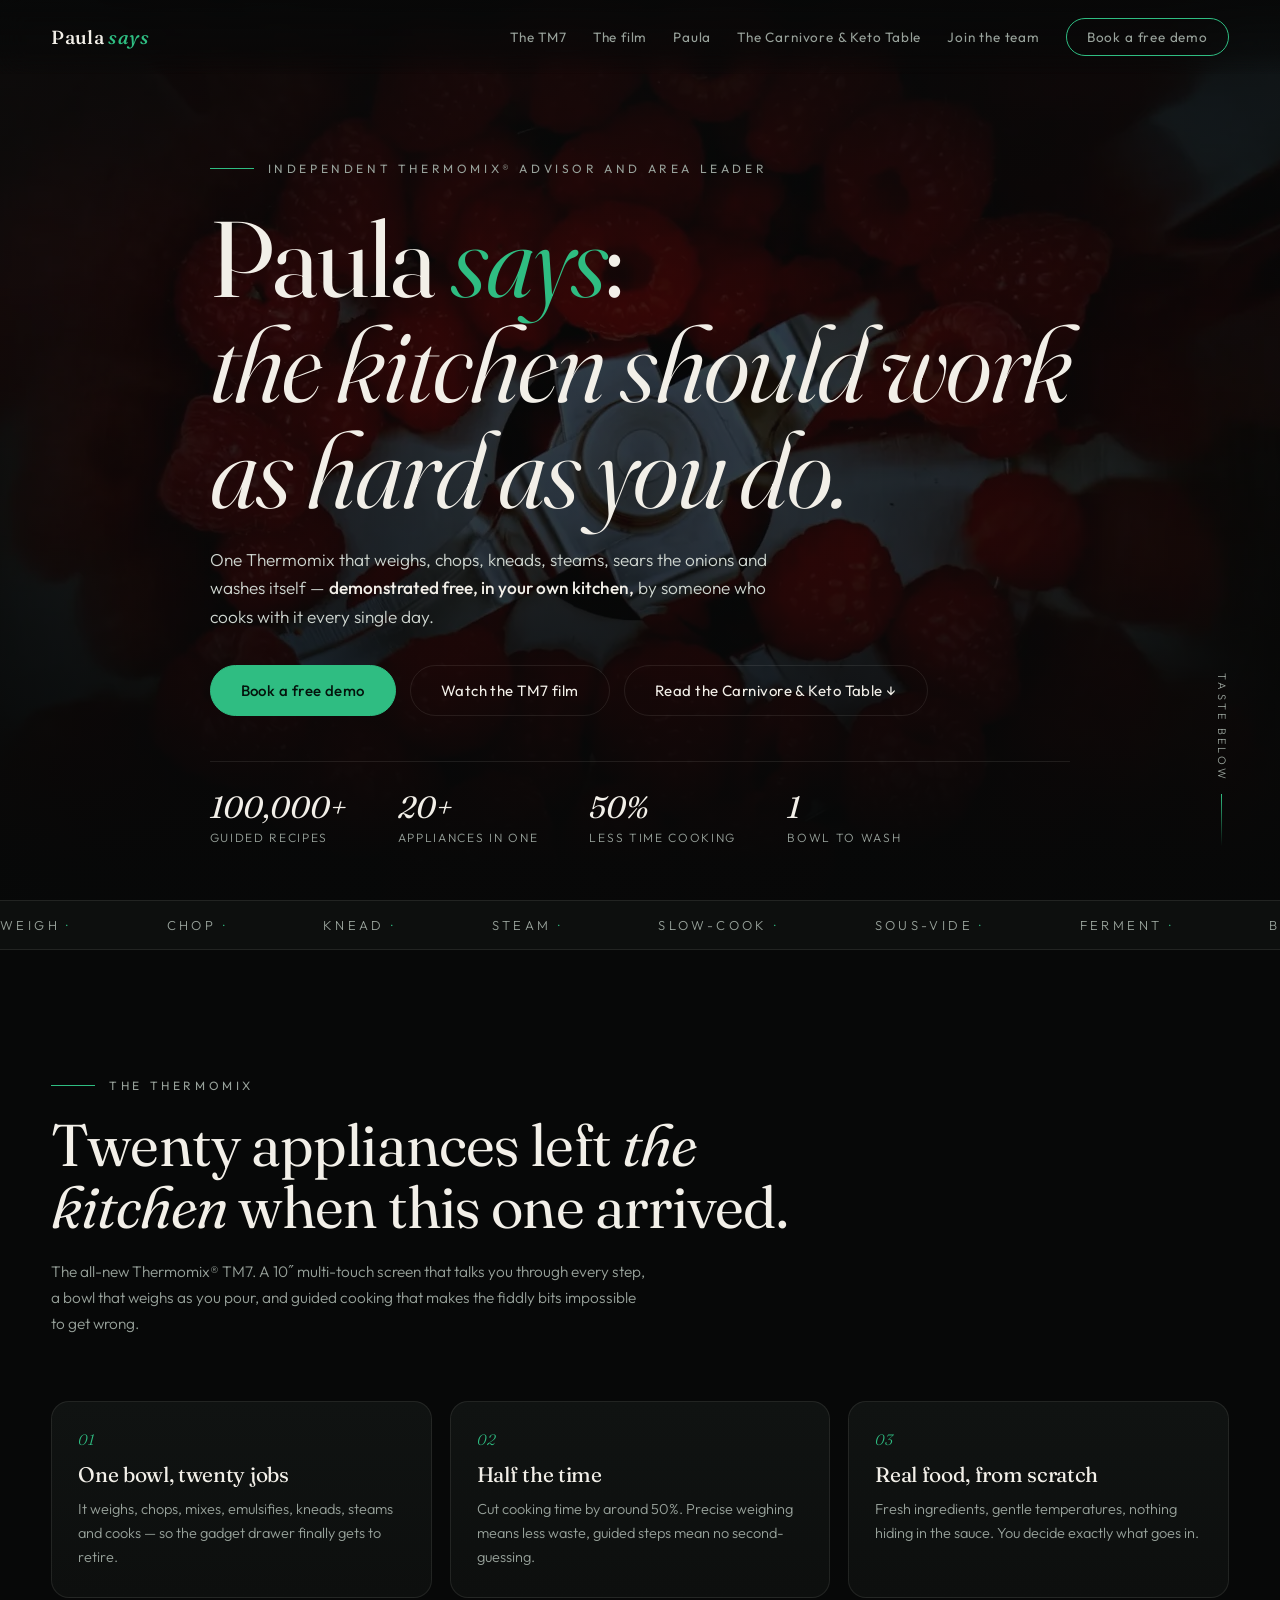
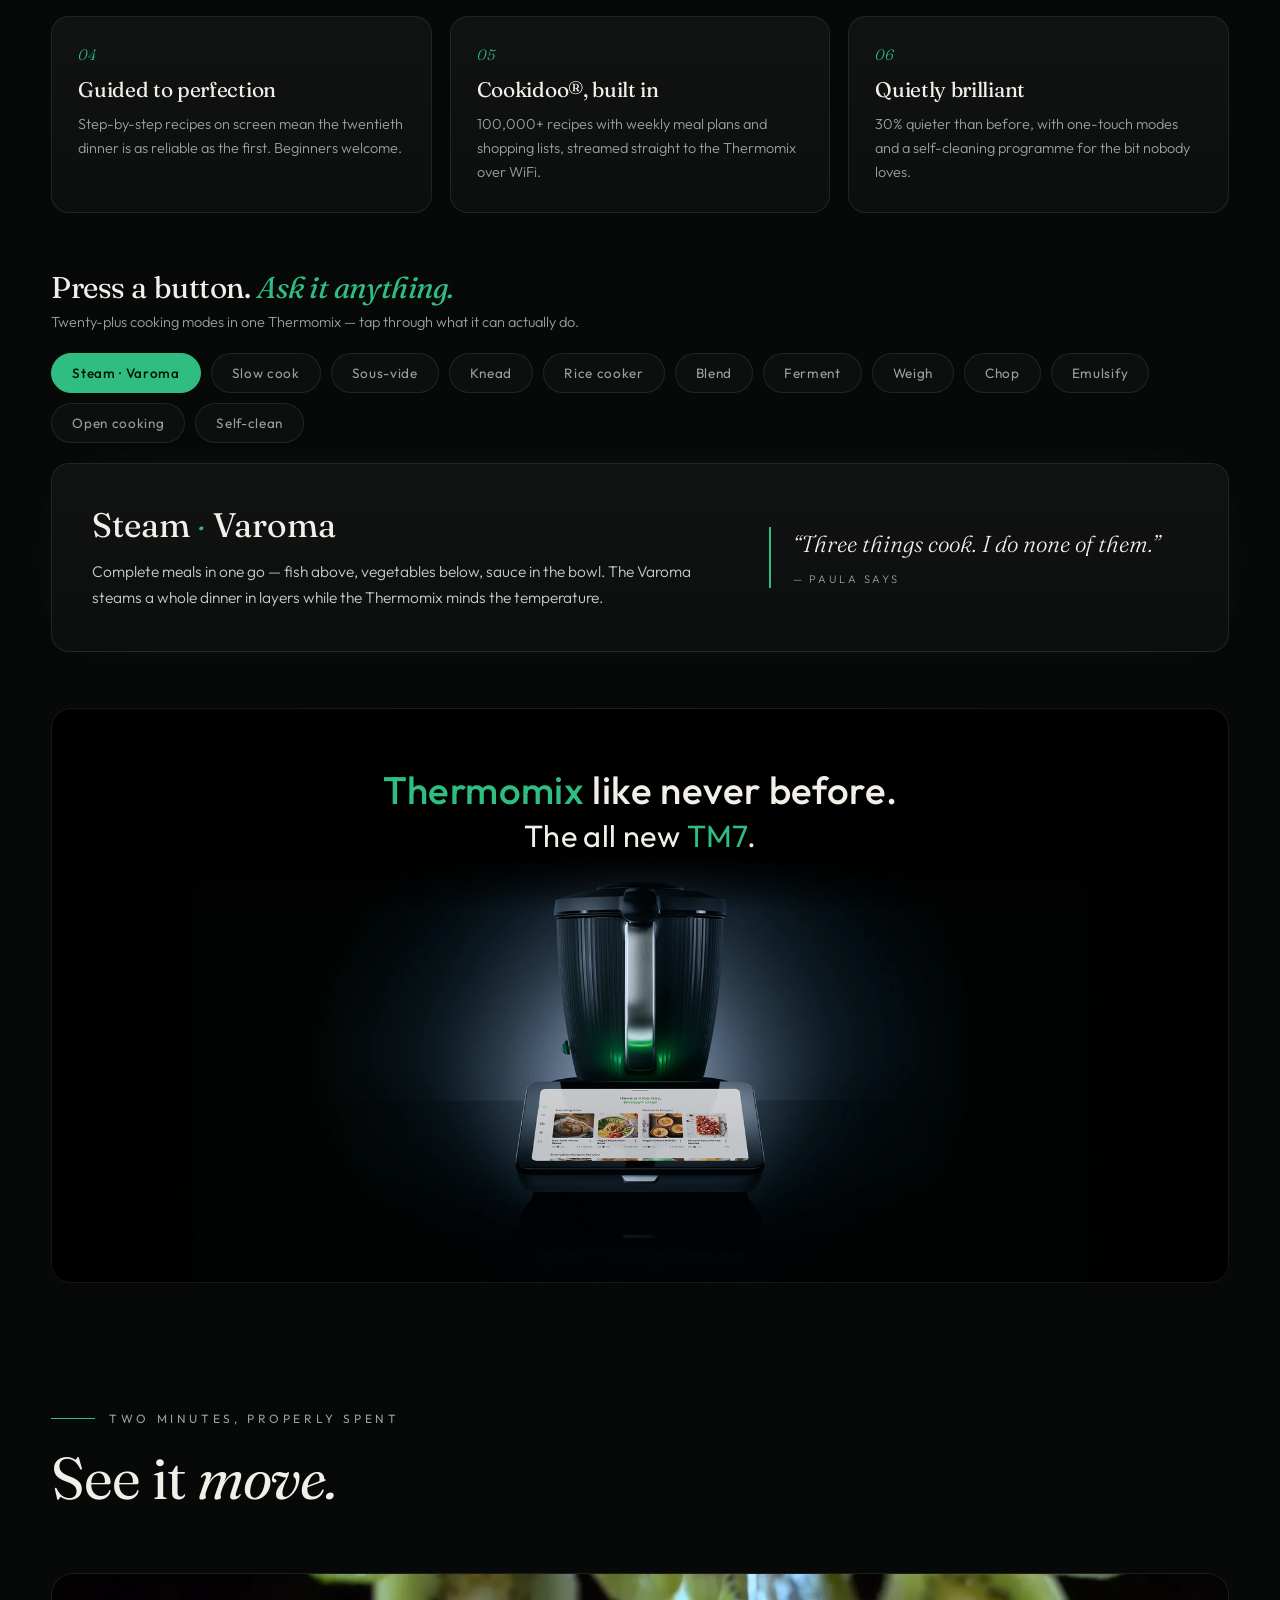
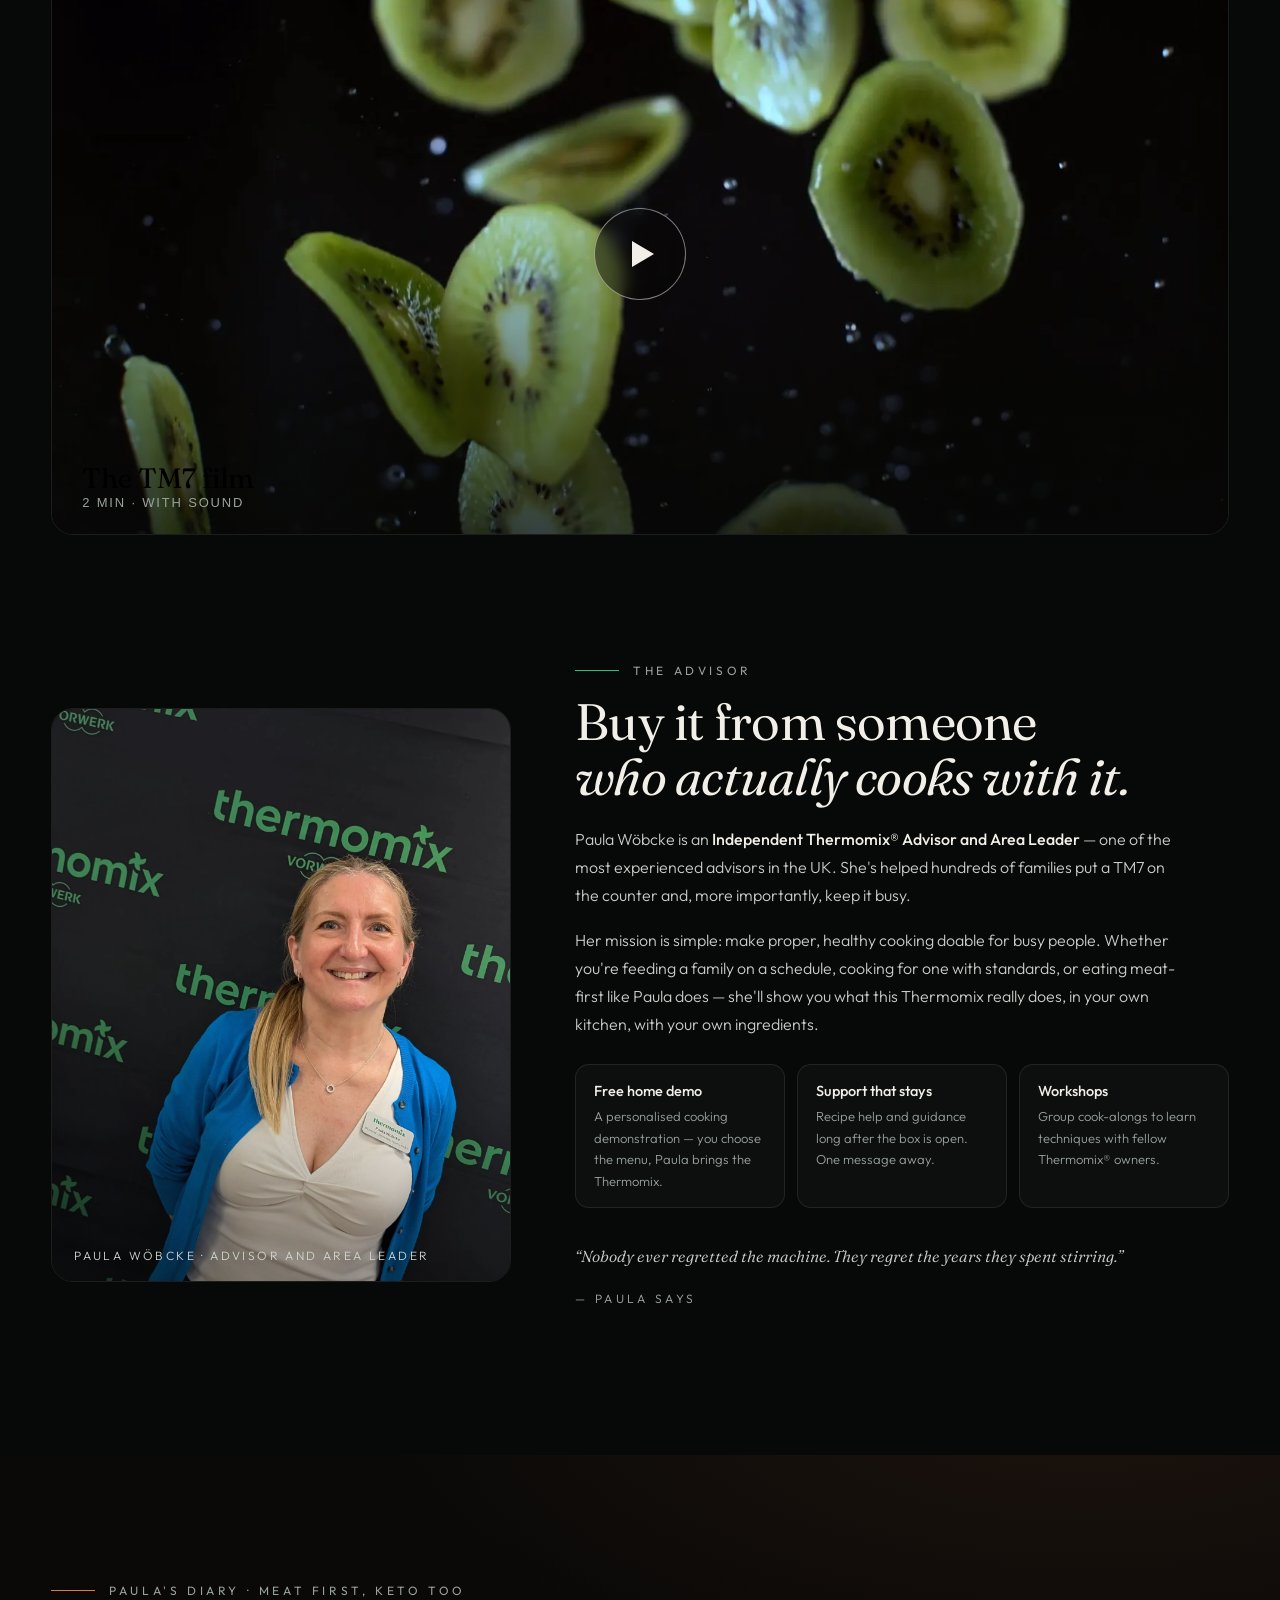
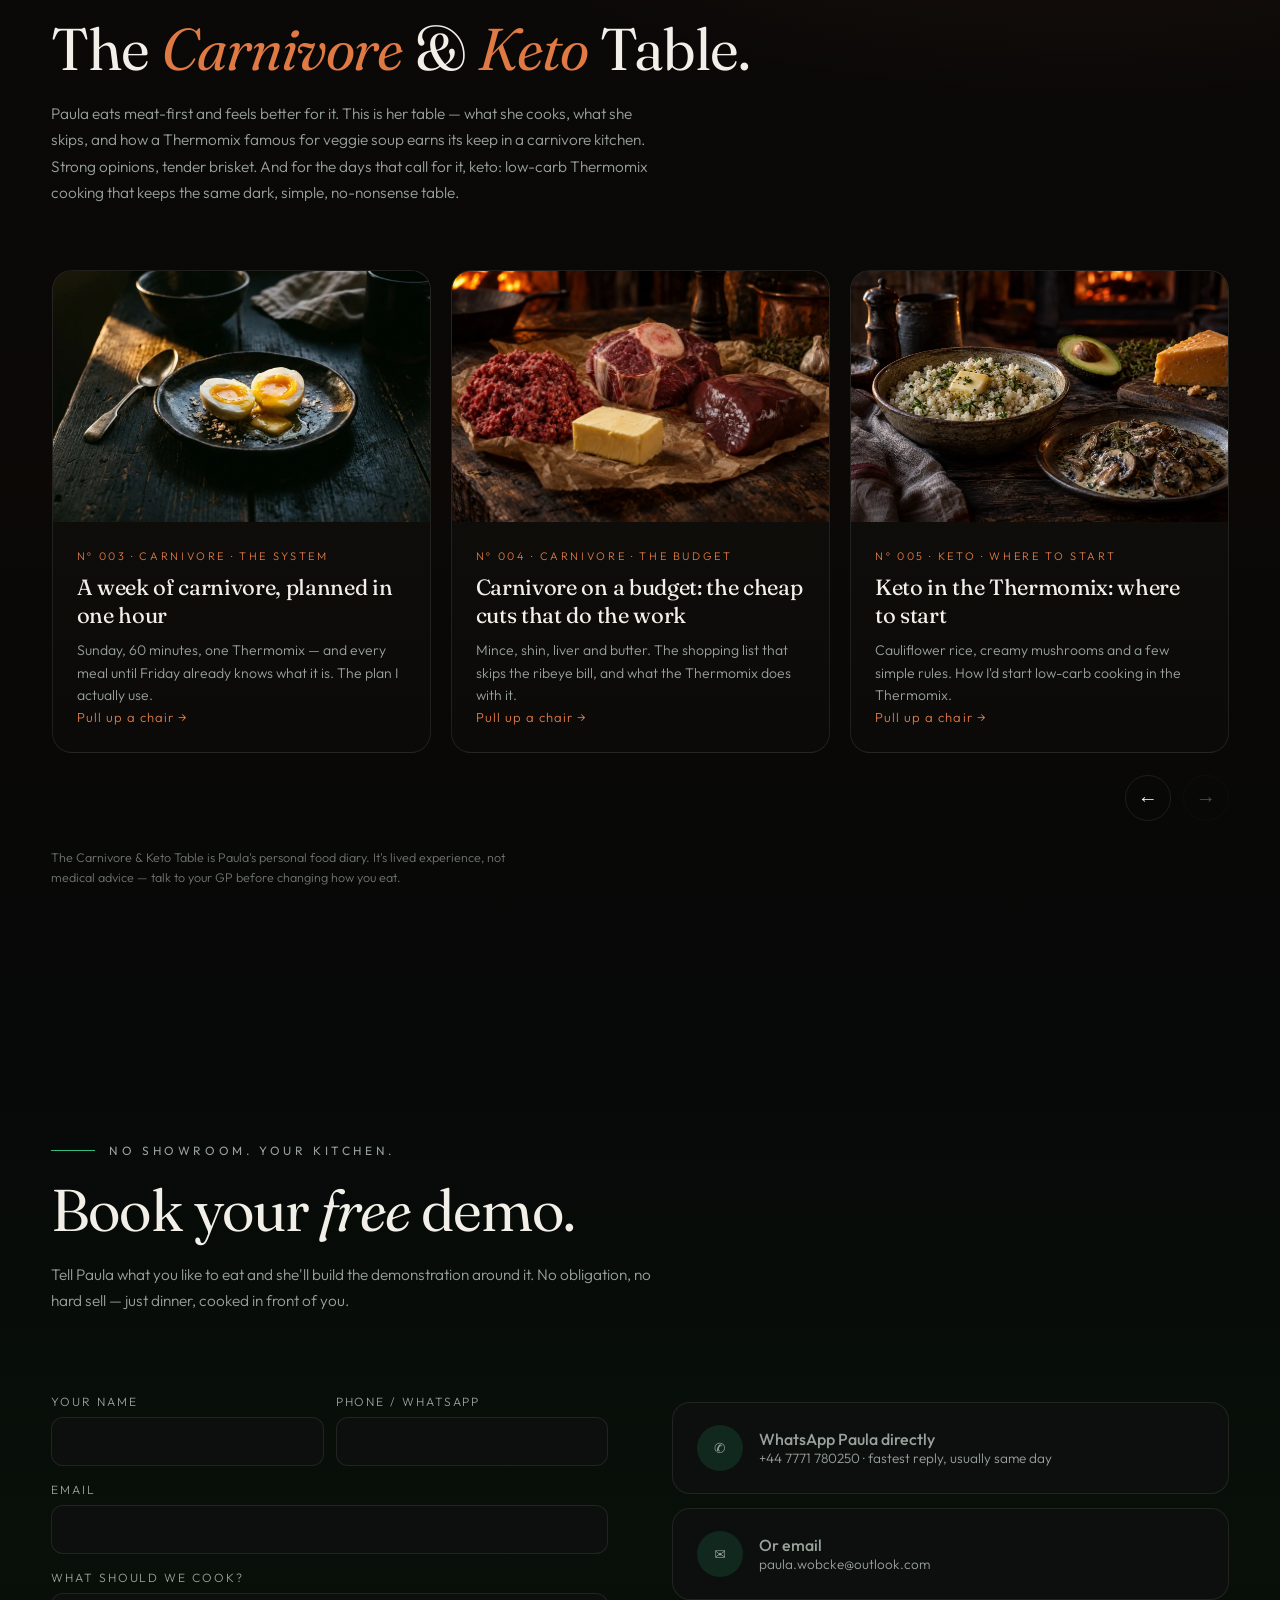
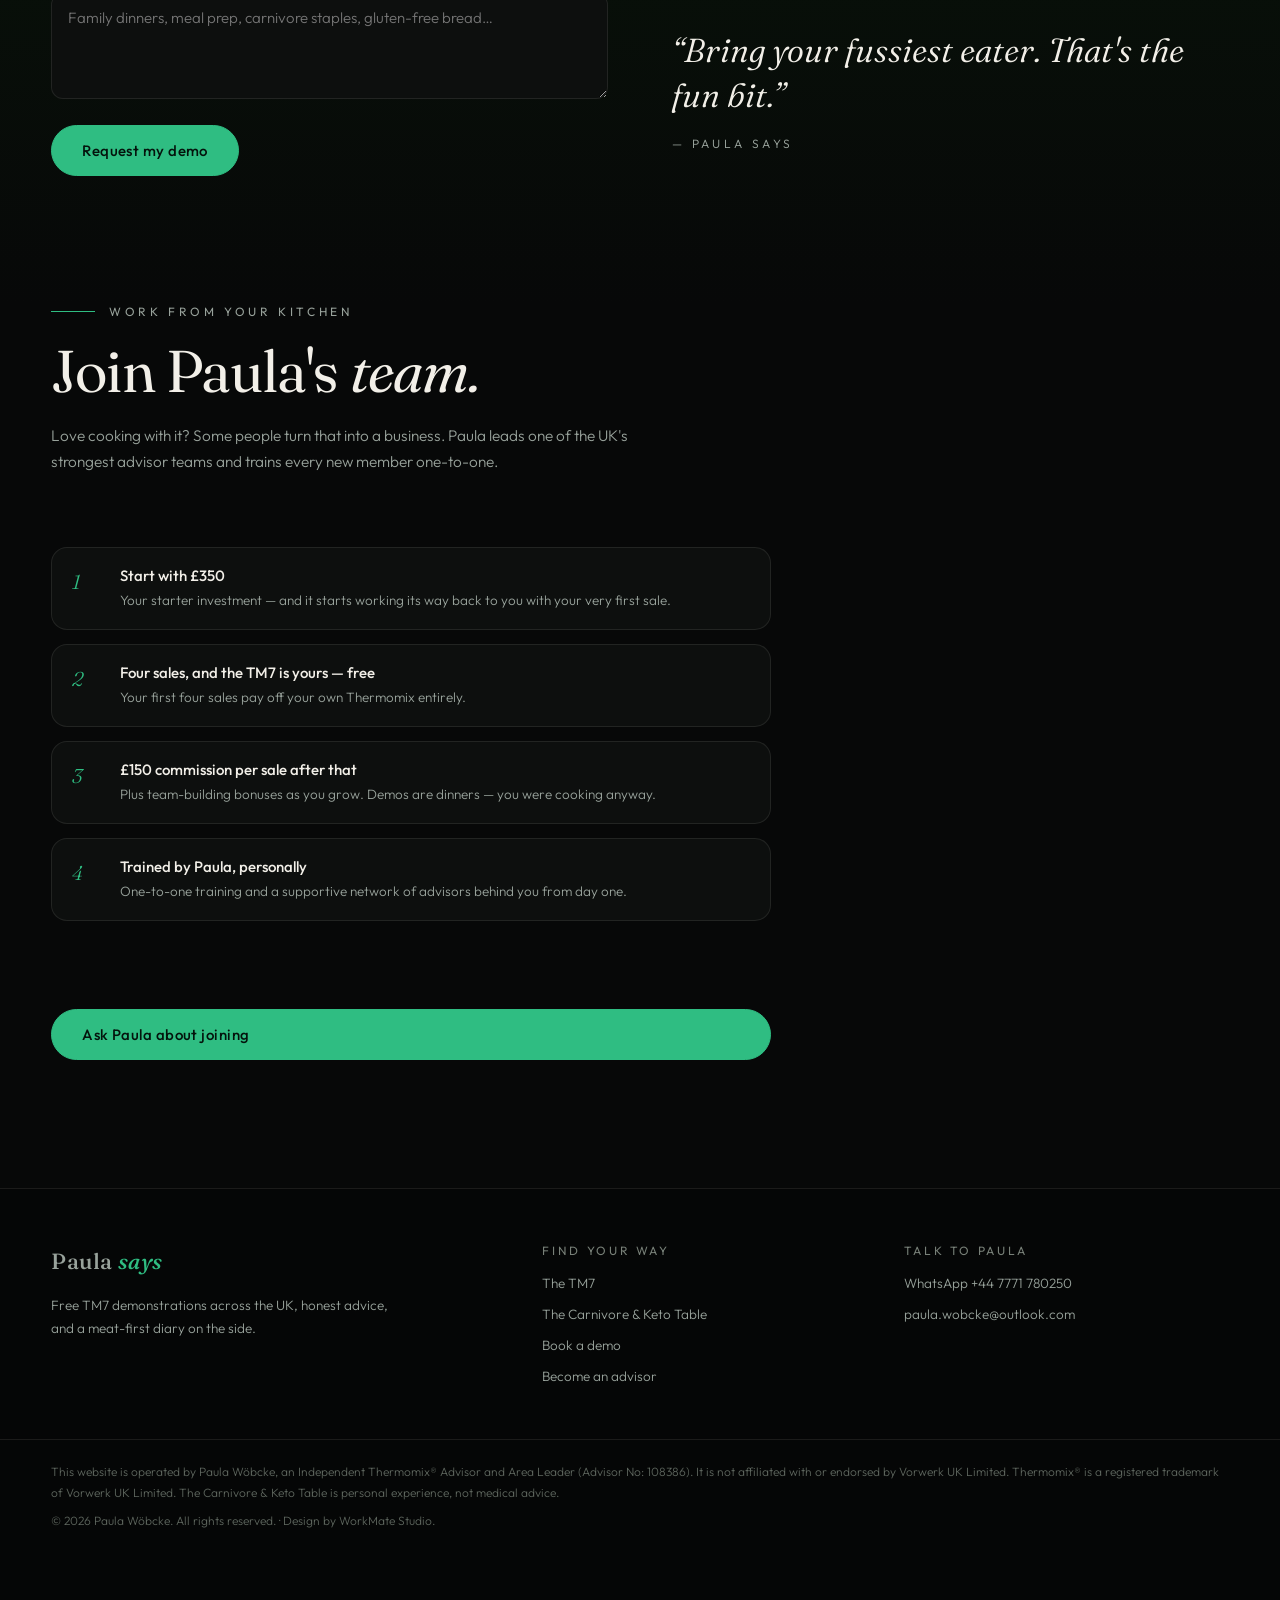
==== site/index.html @ b44e3b4f "Link new favicon" ====
<!DOCTYPE html>
<html lang="en">
<head>
<meta charset="UTF-8">
<meta name="viewport" content="width=device-width, initial-scale=1.0">
<title>Paula Says — Independent Thermomix® Advisor and Area Leader · The Carnivore &amp; Keto Table</title>
<meta name="description" content="Paula Wöbcke, Independent Thermomix® Advisor and Area Leader. Book a free TM7 demo in your own kitchen — and pull up a chair at The Carnivore &amp; Keto Table, Paula's meat-first diary.">
<meta property="og:title" content="Paula Says — the kitchen should work as hard as you do.">
<meta property="og:description" content="Free TM7 demos, honest advice, and a meat-first diary. Paula Wöbcke, Independent Thermomix® Advisor and Area Leader.">
<meta property="og:image" content="assets/tm7-reveal.webp">
<link rel="preconnect" href="https://fonts.googleapis.com">
<link rel="preconnect" href="https://fonts.gstatic.com" crossorigin>
<link href="https://fonts.googleapis.com/css2?family=Fraunces:ital,opsz,wght@0,9..144,300..700;1,9..144,300..700&family=Outfit:wght@300..700&display=swap" rel="stylesheet">
<style>
:root{
  --bg:#070808; --panel:#0d0f0e; --panel2:#101312; --ink:#f2efe8; --dim:#98a29b;
  --line:rgba(242,239,232,.09);
  --green:#2fbd82; --green-soft:rgba(47,189,130,.14);
  --ember:#e07a45; --ember-deep:#b4432a; --ember-soft:rgba(224,122,69,.12);
  --ease:cubic-bezier(.22,1,.36,1);
}
*{margin:0;padding:0;box-sizing:border-box}
html{scroll-behavior:smooth}
body{background:var(--bg);color:var(--ink);font-family:"Outfit",system-ui,sans-serif;
  font-weight:300;-webkit-font-smoothing:antialiased;overflow-x:hidden}
::selection{background:var(--green);color:#04130c}
img,video{max-width:100%;display:block}
.wrap{max-width:1280px;margin:0 auto;padding:0 clamp(20px,4vw,56px)}
h1,h2,h3,.serif{font-family:"Fraunces",serif;font-weight:380;letter-spacing:-.015em}
em{font-style:italic}
.kicker{display:flex;align-items:center;gap:14px;font-size:12px;letter-spacing:.3em;
  text-transform:uppercase;color:var(--dim);font-weight:400}
.kicker::before{content:"";width:44px;height:1px;background:var(--green)}
.kicker.ember::before{background:var(--ember)}
.says{font-family:"Fraunces",serif;font-style:italic;font-weight:340;
  font-size:clamp(22px,2.6vw,34px);line-height:1.35;color:var(--ink)}
.says .who{display:block;margin-top:18px;font-family:"Outfit",sans-serif;font-style:normal;
  font-size:12px;letter-spacing:.28em;text-transform:uppercase;color:var(--dim)}
.btn{display:inline-flex;align-items:center;gap:10px;padding:15px 30px;border-radius:999px;
  border:1px solid var(--line);color:var(--ink);text-decoration:none;font-size:15px;font-weight:400;
  letter-spacing:.03em;transition:all .45s var(--ease);background:transparent;cursor:pointer;font-family:inherit}
.btn:hover{transform:translateY(-2px)}
.btn.green{background:var(--green);border-color:var(--green);color:#04130c;font-weight:500}
.btn.green:hover{box-shadow:0 12px 40px -8px rgba(47,189,130,.45)}
.btn.ghost:hover{border-color:var(--green);background:var(--green-soft)}
.btn.emberline:hover{border-color:var(--ember);background:var(--ember-soft)}

/* nav */
nav{position:fixed;top:0;left:0;right:0;z-index:50;
  background:linear-gradient(rgba(7,8,8,.82),rgba(7,8,8,.55) 70%,transparent);
  backdrop-filter:blur(14px);-webkit-backdrop-filter:blur(14px)}
.nav-in{max-width:1280px;margin:0 auto;padding:18px clamp(20px,4vw,56px);
  display:flex;align-items:center;gap:30px}
.mark{font-family:"Fraunces",serif;font-weight:500;font-size:19px;letter-spacing:.02em;
  color:var(--ink);text-decoration:none;white-space:nowrap}
.mark em{color:var(--green)}
.nav-links{display:flex;gap:26px;margin-left:auto;align-items:center}
.nav-links a{color:var(--dim);text-decoration:none;font-size:13.5px;letter-spacing:.06em;
  font-weight:400;transition:color .3s}
.nav-links a:hover{color:var(--ink)}
.nav-links a.table-link:hover{color:var(--ember)}
.nav-cta{border:1px solid var(--green);color:var(--green);border-radius:999px;padding:9px 20px;
  font-size:13px;text-decoration:none;letter-spacing:.05em;transition:all .4s var(--ease);white-space:nowrap}
.nav-cta:hover{background:var(--green);color:#04130c}
@media(max-width:900px){.nav-links a:not(.nav-cta){display:none}}

/* hero */
header.hero{position:relative;min-height:100svh;display:flex;flex-direction:column;justify-content:flex-end;
  overflow:hidden;padding-top:96px}
.hero video{position:absolute;inset:0;width:100%;height:100%;object-fit:cover;
  filter:saturate(1.05) brightness(.55)}
.hero .veil{position:absolute;inset:0;background:
  linear-gradient(180deg,rgba(10,11,11,.78),rgba(10,11,11,.55) 34%,rgba(10,11,11,.62) 62%,rgba(7,8,8,.98) 96%)}
.hero-in{position:relative;z-index:2;padding-bottom:clamp(40px,6vh,84px)}
.hero h1{font-size:clamp(48px,8.4vw,124px);line-height:.98;margin:.28em 0 .22em}
.hero h1 .g{color:var(--green);font-weight:340}
.hero h1 .q{color:var(--ink);font-style:normal}
.hero h1 em{font-weight:340}
.hero .lede{max-width:560px;color:#cfd6d0;font-size:clamp(16px,1.35vw,19px);line-height:1.65}
.hero .lede strong{color:var(--ink);font-weight:500}
.hero-ctas{display:flex;flex-wrap:wrap;gap:14px;margin-top:34px}
.hero-stats{display:flex;flex-wrap:wrap;gap:clamp(22px,4vw,56px);margin-top:clamp(30px,5vh,54px);
  padding-top:26px;border-top:1px solid var(--line)}
.stat b{display:block;font-family:"Fraunces",serif;font-style:italic;font-weight:400;
  font-size:clamp(24px,2.4vw,34px);color:var(--ink)}
.stat span{font-size:12px;letter-spacing:.14em;text-transform:uppercase;color:var(--dim)}
.scroll-cue{position:absolute;right:clamp(20px,4vw,56px);bottom:clamp(40px,6vh,84px);z-index:2;
  font-size:11px;letter-spacing:.3em;text-transform:uppercase;color:var(--dim);
  writing-mode:vertical-rl;display:flex;align-items:center;gap:12px}
.scroll-cue::after{content:"";width:1px;height:52px;background:linear-gradient(var(--green),transparent);
  animation:drip 2.2s var(--ease) infinite}
@keyframes drip{0%{transform:scaleY(0);transform-origin:top}55%{transform:scaleY(1);transform-origin:top}
  56%{transform-origin:bottom}100%{transform:scaleY(0);transform-origin:bottom}}
@media(max-width:720px){
  .scroll-cue{display:none}
  .hero h1{font-size:clamp(38px,11vw,54px)}
  .hero .lede{font-size:15px}
  .hero-ctas{margin-top:24px}
  .hero-stats{gap:16px 26px;margin-top:26px;padding-top:20px}
  .stat b{font-size:22px}
}

/* marquee */
.marquee{border-block:1px solid var(--line);overflow:hidden;padding:16px 0;background:var(--panel)}
.marquee .track{display:flex;gap:48px;white-space:nowrap;animation:mq 34s linear infinite;width:max-content}
.marquee span{font-size:13px;letter-spacing:.26em;text-transform:uppercase;color:var(--dim)}
.marquee span i{font-style:normal;color:var(--green);margin-right:48px}
@keyframes mq{to{transform:translateX(-50%)}}
@media (prefers-reduced-motion:reduce){.marquee .track{animation:none}}

section{padding:clamp(72px,10vw,140px) 0;position:relative}
.sec-head{max-width:760px;margin-bottom:clamp(36px,5vw,64px)}
.sec-head h2{font-size:clamp(34px,4.6vw,60px);line-height:1.06;margin:.35em 0 .35em}
.sec-head p{color:var(--dim);font-size:clamp(15px,1.2vw,17.5px);line-height:1.7;max-width:600px}

/* machine cards */
.bench{display:grid;grid-template-columns:repeat(auto-fit,minmax(min(300px,100%),1fr));gap:18px}
.card{background:linear-gradient(180deg,var(--panel2),var(--panel));border:1px solid var(--line);
  border-radius:18px;padding:28px 26px;position:relative;overflow:hidden;
  transition:transform .6s var(--ease),border-color .4s,box-shadow .6s var(--ease)}
.card::before{content:"";position:absolute;inset:-1px;border-radius:18px;padding:1px;opacity:0;
  background:linear-gradient(135deg,rgba(47,189,130,.65),transparent 45%);
  -webkit-mask:linear-gradient(#000 0 0) content-box,linear-gradient(#000 0 0);
  -webkit-mask-composite:xor;mask-composite:exclude;transition:opacity .5s}
.card:hover{transform:translateY(-4px);box-shadow:0 30px 60px -30px rgba(0,0,0,.8),0 0 44px -18px rgba(47,189,130,.35)}
.card:hover::before{opacity:1}
.card .num{font-family:"Fraunces",serif;font-style:italic;color:var(--green);font-size:15px;letter-spacing:.08em}
.card h3{font-size:21px;margin:12px 0 10px;font-weight:420}
.card p{color:var(--dim);font-size:14.5px;line-height:1.65}
/* cooking modes explorer */
.modes{margin-top:56px}
.modes h3{font-size:clamp(22px,2.4vw,30px);font-weight:420;margin-bottom:6px}
.modes .sub{color:var(--dim);font-size:14.5px;margin-bottom:22px}
.chiprow{display:flex;flex-wrap:wrap;gap:10px}
.mchip{border:1px solid var(--line);background:var(--panel);color:var(--dim);border-radius:999px;
  padding:10px 20px;font-size:13.5px;letter-spacing:.05em;cursor:pointer;font-family:inherit;font-weight:400;
  transition:all .35s var(--ease)}
.mchip:hover{color:var(--ink);border-color:var(--dim)}
.mchip.on{background:var(--green);border-color:var(--green);color:#04130c;font-weight:500}
.mpanel{margin-top:20px;border:1px solid var(--line);border-radius:18px;
  padding:clamp(24px,3.5vw,40px);background:linear-gradient(180deg,var(--panel2),var(--panel));
  display:grid;grid-template-columns:1.2fr .8fr;gap:clamp(20px,4vw,48px);align-items:center;
  box-shadow:0 0 60px -30px rgba(47,189,130,.25)}
@media(max-width:760px){.mpanel{grid-template-columns:1fr}}
.mpanel h4{font-family:"Fraunces",serif;font-weight:420;font-size:clamp(24px,2.8vw,34px);margin-bottom:12px}
.mpanel h4 i{font-style:italic;color:var(--green);font-weight:340}
.mpanel .blurb{color:#c6cdc7;font-size:15.5px;line-height:1.7}
.mpanel .quip{font-family:"Fraunces",serif;font-style:italic;font-size:clamp(18px,1.9vw,23px);
  line-height:1.5;color:var(--ink);border-left:2px solid var(--green);padding-left:22px}
.mpanel .quip .who{display:block;margin-top:10px;font-family:"Outfit",sans-serif;font-style:normal;
  font-size:11px;letter-spacing:.26em;text-transform:uppercase;color:var(--dim)}

/* key art band */
.keyart{margin-top:56px;border-radius:20px;overflow:hidden;border:1px solid var(--line);
  background:radial-gradient(ellipse 55% 95% at 50% 128%,#0d1922 0%,#000 62%)}
.keyart img{width:100%;height:auto;
  -webkit-mask-image:linear-gradient(180deg,transparent 0,#000 13%);
  mask-image:linear-gradient(180deg,transparent 0,#000 13%)}
.keyart .ktx{padding:clamp(30px,4.5vw,58px) 20px 0;text-align:center;
  font-weight:500;font-size:clamp(21px,3vw,42px);line-height:1.3;letter-spacing:.01em;color:var(--ink)}
.keyart .ktx .tg{color:#2fbd82}
.keyart .ktx small{display:block;font-size:clamp(18px,2.4vw,34px);font-weight:400;color:var(--ink)}

/* film */
#film .poster{position:relative;border-radius:22px;overflow:hidden;border:1px solid var(--line);cursor:pointer;display:block;width:100%;padding:0;background:none}
#film .poster img{width:100%;height:clamp(300px,44vw,560px);object-fit:cover;transition:transform 1.2s var(--ease);filter:saturate(1.08)}
#film .poster:hover img{transform:scale(1.03)}
#film .poster::after{content:"";position:absolute;inset:0;background:linear-gradient(180deg,transparent 40%,rgba(7,8,8,.72))}
.play{position:absolute;z-index:2;left:50%;top:50%;transform:translate(-50%,-50%);
  width:92px;height:92px;border-radius:50%;border:1px solid rgba(242,239,232,.5);
  background:rgba(7,8,8,.45);backdrop-filter:blur(8px);display:grid;place-items:center;
  transition:all .5s var(--ease)}
.play::before{content:"";border-style:solid;border-width:13px 0 13px 22px;
  border-color:transparent transparent transparent var(--ink);margin-left:5px}
#film .poster:hover .play{background:var(--green);border-color:var(--green)}
#film .poster:hover .play::before{border-left-color:#04130c}
.film-cap{position:absolute;z-index:2;left:30px;bottom:24px;text-align:left}
.film-cap b{font-family:"Fraunces",serif;font-weight:420;font-size:clamp(20px,2.2vw,28px);display:block}
.film-cap span{color:var(--dim);font-size:13px;letter-spacing:.14em;text-transform:uppercase}
dialog#filmbox{border:none;background:rgba(7,8,8,.94);width:100vw;height:100vh;max-width:100vw;max-height:100vh;
  display:none;place-items:center;padding:4vmin}
dialog#filmbox[open]{display:grid}
dialog#filmbox video{width:min(1200px,94vw);max-height:88vh;border-radius:14px;border:1px solid var(--line)}
dialog#filmbox .close{position:fixed;top:22px;right:26px;background:none;border:1px solid var(--line);
  color:var(--ink);width:44px;height:44px;border-radius:50%;font-size:17px;cursor:pointer;transition:all .3s}
dialog#filmbox .close:hover{border-color:var(--ember);color:var(--ember)}

/* about */
#about .duo{display:grid;grid-template-columns:minmax(280px,460px) 1fr;gap:clamp(28px,5vw,72px);align-items:center}
@media(max-width:900px){#about .duo{grid-template-columns:1fr}}
.portrait{border-radius:22px;overflow:hidden;border:1px solid var(--line);position:relative}
.portrait img{width:100%;aspect-ratio:4/5;object-fit:cover;object-position:50% 20%}
.portrait::after{content:"";position:absolute;inset:0;background:linear-gradient(200deg,transparent 55%,rgba(7,8,8,.55))}
.portrait figcaption{position:absolute;left:22px;bottom:18px;z-index:2;font-size:12px;
  letter-spacing:.2em;text-transform:uppercase;color:#cfd6d0}
#about h2{font-size:clamp(32px,4vw,52px);line-height:1.08;margin:.3em 0 .4em}
#about .body p{color:#c6cdc7;font-size:16px;line-height:1.75;margin-bottom:1.1em;max-width:56ch}
#about .body p strong{color:var(--ink);font-weight:500}
.offer{display:grid;grid-template-columns:repeat(auto-fit,minmax(200px,1fr));gap:12px;margin-top:26px}
.offer div{border:1px solid var(--line);border-radius:14px;padding:16px 18px;background:var(--panel)}
.offer b{display:block;font-weight:500;font-size:14.5px;margin-bottom:5px}
.offer span{color:var(--dim);font-size:13px;line-height:1.5}

/* the carnivore table */
#table{background:
  radial-gradient(1200px 500px at 85% -5%,rgba(224,122,69,.09),transparent 60%),
  linear-gradient(180deg,#0a0908,#0b0806 55%,var(--bg))}
#table .sec-head h2 em{color:var(--ember)}
.posts{display:flex;gap:20px;overflow-x:hidden;scroll-snap-type:x mandatory;scroll-behavior:smooth}
.posts .post{flex:0 0 calc((100% - 40px)/3);scroll-snap-align:start}
@media(max-width:899px){.posts .post{flex:0 0 100%}}
.posts-nav{display:flex;justify-content:flex-end;gap:12px;margin-top:22px}
.posts-nav button{width:46px;height:46px;border-radius:50%;border:1px solid var(--line);background:transparent;color:var(--ink);font-size:20px;cursor:pointer;transition:all .35s var(--ease)}
.posts-nav button:hover:not(:disabled){border-color:var(--ember);background:var(--ember-soft);color:var(--ember)}
.posts-nav button:disabled{opacity:.3;cursor:default}
.post{display:block;text-decoration:none;color:inherit;border:1px solid var(--line);border-radius:20px;
  overflow:hidden;background:linear-gradient(180deg,#12100d,#0c0a08);
  transition:transform .6s var(--ease),border-color .4s,box-shadow .6s var(--ease)}
.post:hover{transform:translateY(-5px);border-color:rgba(224,122,69,.4);
  box-shadow:0 34px 70px -34px rgba(0,0,0,.85),0 0 48px -20px rgba(224,122,69,.35)}
.post .ph{overflow:hidden}
.post img{width:100%;aspect-ratio:3/2;object-fit:cover;transition:transform 1.1s var(--ease)}
.post:hover img{transform:scale(1.05)}
.post .tx{padding:22px 24px 26px}
.post .tag{font-size:11px;letter-spacing:.24em;text-transform:uppercase;color:var(--ember)}
.post h3{font-size:22px;font-weight:420;line-height:1.25;margin:10px 0 10px}
.post p{color:var(--dim);font-size:14px;line-height:1.6}
.post .go{margin-top:16px;font-size:13px;letter-spacing:.08em;color:var(--ember)}
.smallprint{margin-top:26px;color:#6f776f;font-size:12.5px;max-width:62ch;line-height:1.6}

/* demo form */
#demo .split{display:grid;grid-template-columns:1fr 1fr;gap:clamp(28px,5vw,72px)}
@media(max-width:900px){#demo .split{grid-template-columns:1fr}}
form .row{display:grid;grid-template-columns:1fr 1fr;gap:12px}
@media(max-width:560px){form .row{grid-template-columns:1fr}}
label{display:block;font-size:12px;letter-spacing:.16em;text-transform:uppercase;color:var(--dim);margin:16px 0 8px}
input,select,textarea{width:100%;background:var(--panel);border:1px solid var(--line);border-radius:12px;
  color:var(--ink);padding:14px 16px;font-family:inherit;font-size:15px;font-weight:300;outline:none;
  transition:border-color .3s}
input:focus,select:focus,textarea:focus{border-color:var(--green)}
form .btn{margin-top:22px}
.wa{display:flex;flex-direction:column;gap:14px;justify-content:center}
.wa .bigwa{display:flex;align-items:center;gap:16px;border:1px solid var(--line);border-radius:18px;
  padding:22px 24px;text-decoration:none;color:inherit;background:var(--panel);transition:all .45s var(--ease)}
.wa .bigwa:hover{border-color:var(--green);background:var(--green-soft);transform:translateY(-2px)}
.wa .bigwa b{display:block;font-weight:500;font-size:16px}
.wa .bigwa span{color:var(--dim);font-size:13.5px}
.wa .dot{width:46px;height:46px;border-radius:50%;background:var(--green-soft);display:grid;place-items:center;
  color:var(--green);font-size:20px;flex:none}

/* join */
#join .grid2{display:grid;grid-template-columns:1fr;max-width:720px;gap:clamp(28px,5vw,72px);align-items:start}
@media(max-width:940px){#join .grid2{grid-template-columns:1fr}}
.steps{display:grid;gap:14px;margin-top:8px}
.step{display:flex;gap:18px;border:1px solid var(--line);border-radius:16px;padding:18px 20px;background:var(--panel)}
.step .n{font-family:"Fraunces",serif;font-style:italic;color:var(--green);font-size:20px;flex:none;width:30px}
.step b{display:block;font-weight:500;font-size:15px;margin-bottom:4px}
.step span{color:var(--dim);font-size:13.5px;line-height:1.55}
.calc{border:1px solid var(--line);border-radius:22px;padding:30px 30px 34px;
  background:linear-gradient(180deg,var(--panel2),var(--panel));position:sticky;top:96px;
  box-shadow:0 0 70px -30px rgba(47,189,130,.25)}
.calc h3{font-size:24px;font-weight:420;margin-bottom:4px}
.calc .sub{color:var(--dim);font-size:13.5px;margin-bottom:26px}
.calc output{display:block;font-family:"Fraunces",serif;font-style:italic;font-weight:400;
  font-size:clamp(44px,5vw,64px);color:var(--green);line-height:1;margin:10px 0 4px}
.calc .per{color:var(--dim);font-size:13px;letter-spacing:.12em;text-transform:uppercase}
input[type=range]{-webkit-appearance:none;appearance:none;height:4px;border-radius:4px;padding:0;border:none;
  background:linear-gradient(90deg,var(--green) var(--fill,30%),rgba(242,239,232,.14) var(--fill,30%));margin:30px 0 8px}
input[type=range]::-webkit-slider-thumb{-webkit-appearance:none;width:22px;height:22px;border-radius:50%;
  background:var(--green);border:4px solid #04130c;box-shadow:0 0 0 1px var(--green),0 0 18px rgba(47,189,130,.6);cursor:pointer}
.calc .scale{display:flex;justify-content:space-between;color:var(--dim);font-size:12px;margin-bottom:18px}
.calc .note{color:#6f776f;font-size:12px;line-height:1.55;margin-top:18px}

/* footer */
footer{border-top:1px solid var(--line);padding:54px 0 70px;background:#050606}
.foot{display:grid;grid-template-columns:1.4fr 1fr 1fr;gap:36px}
@media(max-width:800px){.foot{grid-template-columns:1fr}}
.foot .mark{font-size:22px}
.foot p,.foot a{color:var(--dim);font-size:13.5px;line-height:1.7;text-decoration:none}
.foot a:hover{color:var(--ink)}
.foot h4{font-size:12px;letter-spacing:.22em;text-transform:uppercase;color:#788078;margin-bottom:14px;font-weight:400}
.foot li{list-style:none;margin-bottom:8px}
.legal{margin-top:44px;padding-top:22px;border-top:1px solid var(--line);color:#5d655d;font-size:12px;line-height:1.7}

/* reveal on scroll */
.rv{opacity:0;transform:translateY(26px);transition:opacity .9s var(--ease),transform .9s var(--ease)}
.rv.in{opacity:1;transform:none}
@media (prefers-reduced-motion:reduce){.rv{opacity:1;transform:none;transition:none}}
</style>
<link rel="icon" type="image/svg+xml" href="/favicon.svg">
</head>
<body>

<nav>
  <div class="nav-in">
    <a class="mark" href="#top">Paula <em>says</em></a>
    <div class="nav-links">
      <a href="#machine">The TM7</a>
      <a href="#film">The film</a>
      <a href="#about">Paula</a>
      <a class="table-link" href="#table">The Carnivore &amp; Keto Table</a>
      <a href="#join">Join the team</a>
      <a class="nav-cta" href="#demo">Book a free demo</a>
    </div>
  </div>
</nav>

<header class="hero" id="top">
  <video autoplay muted loop playsinline preload="metadata" poster="assets/onions.webp">
    <source src="assets/hero-loop.mp4" type="video/mp4">
  </video>
  <div class="veil"></div>
  <div class="wrap hero-in">
    <div class="kicker">Independent Thermomix® Advisor and Area Leader</div>
    <h1>Paula <em class="g">says</em><span class="q">:</span><br><em>the kitchen should work<br>as hard as you do.</em></h1>
    <p class="lede">One Thermomix that weighs, chops, kneads, steams, sears the onions and washes itself —
      <strong>demonstrated free, in your own kitchen,</strong> by someone who cooks with it every single day.</p>
    <div class="hero-ctas">
      <a class="btn green" href="#demo">Book a free demo</a>
      <a class="btn ghost" href="#film">Watch the TM7 film</a>
      <a class="btn emberline" href="#table">Read the Carnivore &amp; Keto Table ↓</a>
    </div>
    <div class="hero-stats">
      <div class="stat"><b>100,000+</b><span>guided recipes</span></div>
      <div class="stat"><b>20+</b><span>appliances in one</span></div>
      <div class="stat"><b>50%</b><span>less time cooking</span></div>
      <div class="stat"><b>1</b><span>bowl to wash</span></div>
    </div>
  </div>
  <div class="scroll-cue">taste below</div>
</header>

<div class="marquee" aria-hidden="true">
  <div class="track" id="mq">
    <span>Weigh <i>·</i></span><span>Chop <i>·</i></span><span>Knead <i>·</i></span><span>Steam <i>·</i></span>
    <span>Slow-cook <i>·</i></span><span>Sous-vide <i>·</i></span><span>Ferment <i>·</i></span><span>Blend <i>·</i></span>
    <span>Emulsify <i>·</i></span><span>Rice-cook <i>·</i></span><span>Self-clean <i>·</i></span><span>Repeat <i>·</i></span>
  </div>
</div>

<section id="machine">
  <div class="wrap">
    <div class="sec-head rv">
      <div class="kicker">The Thermomix</div>
      <h2>Twenty appliances left <em>the kitchen</em> when this one arrived.</h2>
      <p>The all-new Thermomix® TM7. A 10″ multi-touch screen that talks you through every step, a bowl that
        weighs as you pour, and guided cooking that makes the fiddly bits impossible to get wrong.</p>
    </div>
    <div class="bench">
      <div class="card rv"><div class="num">01</div><h3>One bowl, twenty jobs</h3>
        <p>It weighs, chops, mixes, emulsifies, kneads, steams and cooks — so the gadget drawer finally gets to retire.</p></div>
      <div class="card rv"><div class="num">02</div><h3>Half the time</h3>
        <p>Cut cooking time by around 50%. Precise weighing means less waste, guided steps mean no second-guessing.</p></div>
      <div class="card rv"><div class="num">03</div><h3>Real food, from scratch</h3>
        <p>Fresh ingredients, gentle temperatures, nothing hiding in the sauce. You decide exactly what goes in.</p></div>
      <div class="card rv"><div class="num">04</div><h3>Guided to perfection</h3>
        <p>Step-by-step recipes on screen mean the twentieth dinner is as reliable as the first. Beginners welcome.</p></div>
      <div class="card rv"><div class="num">05</div><h3>Cookidoo®, built in</h3>
        <p>100,000+ recipes with weekly meal plans and shopping lists, streamed straight to the Thermomix over WiFi.</p></div>
      <div class="card rv"><div class="num">06</div><h3>Quietly brilliant</h3>
        <p>30% quieter than before, with one-touch modes and a self-cleaning programme for the bit nobody loves.</p></div>
    </div>
    <div class="modes rv">
      <h3>Press a button. <em style="color:var(--green)">Ask it anything.</em></h3>
      <p class="sub">Twenty-plus cooking modes in one Thermomix — tap through what it can actually do.</p>
      <div class="chiprow" id="chiprow" role="tablist" aria-label="Cooking modes"></div>
      <div class="mpanel" id="mpanel" role="tabpanel">
        <div><h4 id="m-name"></h4><p class="blurb" id="m-blurb"></p></div>
        <p class="quip"><span id="m-quip"></span><span class="who">— Paula says</span></p>
      </div>
    </div>
    <figure class="keyart rv">
      <p class="ktx"><span class="tg">Thermomix</span> like never before.<small>The all new <span class="tg">TM7</span>.</small></p>
      <img src="assets/tm7-key.webp" alt="The all new Thermomix TM7, glowing green in the dark" loading="lazy">
    </figure>
  </div>
</section>

<section id="film" style="padding-top:0">
  <div class="wrap">
    <div class="sec-head rv">
      <div class="kicker">Two minutes, properly spent</div>
      <h2>See it <em>move.</em></h2>
    </div>
    <button class="poster rv" id="playFilm" aria-label="Play the TM7 film">
      <img src="assets/kiwi.webp" alt="Kiwi slices suspended mid-chop, from the TM7 film" loading="lazy">
      <span class="play"></span>
      <span class="film-cap"><b>The TM7 film</b><span>2 min · with sound</span></span>
    </button>
  </div>
  <dialog id="filmbox">
    <button class="close" aria-label="Close">✕</button>
    <video id="filmvid" controls preload="none" poster="assets/kiwi.webp">
      <source src="assets/tm7-film.mp4" type="video/mp4">
    </video>
  </dialog>
</section>

<section id="about" style="padding-top:0">
  <div class="wrap duo">
    <figure class="portrait rv">
      <img src="assets/paula.webp" alt="Paula Wöbcke, Independent Thermomix® Advisor and Area Leader">
      <figcaption>Paula Wöbcke · Advisor and Area Leader</figcaption>
    </figure>
    <div class="body rv">
      <div class="kicker">The advisor</div>
      <h2>Buy it from someone<br><em>who actually cooks with it.</em></h2>
      <p>Paula Wöbcke is an <strong>Independent Thermomix® Advisor and Area Leader</strong> — one of the
        most experienced advisors in the UK. She's helped hundreds of families put a TM7 on the
        counter and, more importantly, keep it busy.</p>
      <p>Her mission is simple: make proper, healthy cooking doable for busy people. Whether you're
        feeding a family on a schedule, cooking for one with standards, or eating meat-first like
        Paula does — she'll show you what this Thermomix really does, in your own kitchen, with your
        own ingredients.</p>
      <div class="offer">
        <div><b>Free home demo</b><span>A personalised cooking demonstration — you choose the menu, Paula brings the Thermomix.</span></div>
        <div><b>Support that stays</b><span>Recipe help and guidance long after the box is open. One message away.</span></div>
        <div><b>Workshops</b><span>Group cook-alongs to learn techniques with fellow Thermomix® owners.</span></div>
      </div>
      <p class="says" style="margin-top:34px">“Nobody ever regretted the machine. They regret the
        years they spent stirring.”<span class="who">— Paula says</span></p>
    </div>
  </div>
</section>

<section id="table">
  <div class="wrap">
    <div class="sec-head rv">
      <div class="kicker ember">Paula's diary · meat first, keto too</div>
      <h2>The <em>Carnivore</em> &amp; <em>Keto</em> Table.</h2>
      <p>Paula eats meat-first and feels better for it. This is her table — what she cooks, what she
        skips, and how a Thermomix famous for veggie soup earns its keep in a carnivore kitchen.
        Strong opinions, tender brisket. And for the days that call for it, keto: low-carb
        Thermomix cooking that keeps the same dark, simple, no-nonsense table.</p>
    </div>
    <div class="posts">
      <a class="post rv" href="blog/why-i-eat-meat-first/">
        <div class="ph"><img src="assets/steak.webp" alt="Ribeye steak searing in a cast-iron pan" loading="lazy"></div>
        <div class="tx"><span class="tag">Nº 001 · Carnivore · The why</span>
          <h3>Why I eat meat first</h3>
          <p>What changed when I stopped decorating the plate and started listening to it. My honest, unscientific, very well-fed story.</p>
          <span class="go">Pull up a chair →</span></div>
      </a>
      <a class="post rv" href="blog/bone-broth-thermomix/">
        <div class="ph"><img src="assets/broth.webp" alt="A jar of golden bone broth in warm light" loading="lazy"></div>
        <div class="tx"><span class="tag">Nº 002 · Carnivore · The staple</span>
          <h3>Bone broth, the lazy way</h3>
          <p>Twelve hours of gelatinous gold and I'm not standing over any of them — the Thermomix does the waiting for me.</p>
          <span class="go">Pull up a chair →</span></div>
      </a>
      <a class="post rv" href="blog/one-hour-carnivore-week/">
        <div class="ph"><img src="assets/eggs.webp" alt="Soft-boiled eggs with butter and flaked salt" loading="lazy"></div>
        <div class="tx"><span class="tag">Nº 003 · Carnivore · The system</span>
          <h3>A week of carnivore, planned in one hour</h3>
          <p>Sunday, 60 minutes, one Thermomix — and every meal until Friday already knows what it is. The plan I actually use.</p>
          <span class="go">Pull up a chair →</span></div>
      </a>
      <a class="post rv" href="blog/carnivore-on-a-budget/">
        <div class="ph"><img src="assets/2-budget-cuts.webp" alt="Beef mince, beef shin, liver and butter on butcher paper" loading="lazy"></div>
        <div class="tx"><span class="tag">Nº 004 · Carnivore · The budget</span>
          <h3>Carnivore on a budget: the cheap cuts that do the work</h3>
          <p>Mince, shin, liver and butter. The shopping list that skips the ribeye bill, and what the Thermomix does with it.</p>
          <span class="go">Pull up a chair →</span></div>
      </a>
      <a class="post rv" href="blog/keto-in-the-thermomix/">
        <div class="ph"><img src="assets/keto-bowl.svg" alt="Buttered cauliflower rice, creamy mushrooms, avocado and cheddar on a dark wooden table" loading="lazy"></div>
        <div class="tx"><span class="tag">Nº 005 · Keto · Where to start</span>
          <h3>Keto in the Thermomix: where to start</h3>
          <p>Cauliflower rice, creamy mushrooms and a few simple rules. How I'd start low-carb cooking in the Thermomix.</p>
          <span class="go">Pull up a chair →</span></div>
      </a>
    </div>
    <div class="posts-nav"><button type="button" id="postsPrev" aria-label="Previous posts">←</button><button type="button" id="postsNext" aria-label="Next posts">→</button></div>
    <p class="smallprint">The Carnivore &amp; Keto Table is Paula's personal food diary. It's lived experience,
      not medical advice — talk to your GP before changing how you eat.</p>
  </div>
</section>

<section id="demo" style="background:linear-gradient(180deg,var(--bg),#081009 60%,var(--bg))">
  <div class="wrap">
    <div class="sec-head rv">
      <div class="kicker">No showroom. Your kitchen.</div>
      <h2>Book your <em>free</em> demo.</h2>
      <p>Tell Paula what you like to eat and she'll build the demonstration around it. No obligation,
        no hard sell — just dinner, cooked in front of you.</p>
    </div>
    <div class="split">
      <form class="rv" name="demo-request" method="POST" data-netlify="true" netlify-honeypot="bot-field" action="/thanks/">
        <input type="hidden" name="form-name" value="demo-request">
        <p style="display:none"><label>Don't fill this in: <input name="bot-field"></label></p>
        <div class="row">
          <div><label for="f-name">Your name</label><input id="f-name" name="name" required autocomplete="name"></div>
          <div><label for="f-phone">Phone / WhatsApp</label><input id="f-phone" name="phone" autocomplete="tel"></div>
        </div>
        <label for="f-email">Email</label>
        <input id="f-email" type="email" name="email" required autocomplete="email">
        <label for="f-when">What should we cook?</label>
        <textarea id="f-when" name="message" rows="4" placeholder="Family dinners, meal prep, carnivore staples, gluten-free bread…"></textarea>
        <button class="btn green" type="submit">Request my demo</button>
      </form>
      <div class="wa rv">
        <a class="bigwa" href="https://wa.me/447771780250" target="_blank" rel="noopener">
          <span class="dot">✆</span>
          <span><b>WhatsApp Paula directly</b><span>+44 7771 780250 · fastest reply, usually same day</span></span>
        </a>
        <a class="bigwa" href="mailto:paula.wobcke@outlook.com">
          <span class="dot">✉</span>
          <span><b>Or email</b><span>paula.wobcke@outlook.com</span></span>
        </a>
        <p class="says" style="margin-top:14px">“Bring your fussiest eater.
          That's the fun bit.”<span class="who">— Paula says</span></p>
      </div>
    </div>
  </div>
</section>

<section id="join" style="padding-top:0">
  <div class="wrap">
    <div class="sec-head rv">
      <div class="kicker">Work from your kitchen</div>
      <h2>Join Paula's <em>team.</em></h2>
      <p>Love cooking with it? Some people turn that into a business. Paula leads one of the UK's
        strongest advisor teams and trains every new member one-to-one.</p>
    </div>
    <div class="grid2">
      <div class="steps rv">
        <div class="step"><span class="n">1</span><div><b>Start with £350</b>
          <span>Your starter investment — and it starts working its way back to you with your very first sale.</span></div></div>
        <div class="step"><span class="n">2</span><div><b>Four sales, and the TM7 is yours — free</b>
          <span>Your first four sales pay off your own Thermomix entirely.</span></div></div>
        <div class="step"><span class="n">3</span><div><b>£150 commission per sale after that</b>
          <span>Plus team-building bonuses as you grow. Demos are dinners — you were cooking anyway.</span></div></div>
        <div class="step"><span class="n">4</span><div><b>Trained by Paula, personally</b>
          <span>One-to-one training and a supportive network of advisors behind you from day one.</span></div></div>
      </div>
        <a class="btn green" style="margin-top:24px" href="https://wa.me/447771780250?text=Hi%20Paula%2C%20I%27d%20love%20to%20hear%20about%20joining%20your%20Thermomix%20team." target="_blank" rel="noopener">Ask Paula about joining</a>
    </div>
  </div>
</section>

<footer>
  <div class="wrap foot">
    <div>
      <a class="mark" href="#top">Paula <em>says</em></a>
      <p style="margin-top:14px;max-width:38ch">Free TM7 demonstrations across the UK, honest advice,
        and a meat-first diary on the side.</p>
    </div>
    <div>
      <h4>Find your way</h4>
      <ul>
        <li><a href="#machine">The TM7</a></li>
        <li><a href="#table">The Carnivore &amp; Keto Table</a></li>
        <li><a href="#demo">Book a demo</a></li>
        <li><a href="#join">Become an advisor</a></li>
      </ul>
    </div>
    <div>
      <h4>Talk to Paula</h4>
      <ul>
        <li><a href="https://wa.me/447771780250">WhatsApp +44 7771 780250</a></li>
        <li><a href="mailto:paula.wobcke@outlook.com">paula.wobcke@outlook.com</a></li>
      </ul>
    </div>
  </div>
  <div class="wrap legal">
    <p>This website is operated by Paula Wöbcke, an Independent Thermomix® Advisor and Area Leader (Advisor No: 108386). It is not
      affiliated with or endorsed by Vorwerk UK Limited. Thermomix® is a registered trademark of
      Vorwerk UK Limited. The Carnivore &amp; Keto Table is personal experience, not medical advice.</p>
    <p style="margin-top:8px">© 2026 Paula Wöbcke. All rights reserved. · Design by WorkMate Studio.</p>
  </div>
</footer>

<script>
// reveal on scroll
const io = new IntersectionObserver(es => es.forEach(e => {
  if (e.isIntersecting) { e.target.classList.add('in'); io.unobserve(e.target); }
}), { rootMargin: '0px 0px -10% 0px' });
document.querySelectorAll('.rv').forEach(el => io.observe(el));

// marquee: duplicate content for seamless loop
const mq = document.getElementById('mq');
mq.innerHTML += mq.innerHTML;

// film modal
const box = document.getElementById('filmbox');
const vid = document.getElementById('filmvid');
document.getElementById('playFilm').addEventListener('click', () => { box.showModal(); vid.play(); });
box.querySelector('.close').addEventListener('click', () => { vid.pause(); box.close(); });
box.addEventListener('close', () => vid.pause());
box.addEventListener('click', e => { if (e.target === box) { vid.pause(); box.close(); } });

// cooking modes explorer
const MODES = [
  ['Steam · Varoma', 'Complete meals in one go — fish above, vegetables below, sauce in the bowl. The Varoma steams a whole dinner in layers while the Thermomix minds the temperature.', 'Three things cook. I do none of them.'],
  ['Slow cook', 'Low, patient, precise heat for hours — brisket, ragù, short ribs — without a hob to babysit or a lid to check.', 'Short ribs on a Tuesday. Because the Thermomix did Monday.'],
  ['Sous-vide', 'Restaurant-grade water-bath cooking with exact temperature control. Steak arrives blushing pink, edge to edge, every single time.', 'Steakhouse pink, no steakhouse bill.'],
  ['Knead', 'Proper dough development — bread, pizza, brioche — with a dedicated kneading motion that would tire out your stand mixer and your wrists.', 'Bakery bread, and the Thermomix cleans the sticky bowl itself.'],
  ['Rice cooker', 'Perfect rice and grains with no timing anxiety — plus porridge that stirs itself while you find your keys.', 'The end of crunchy-bottom rice in my house.'],
  ['Blend', 'From silky soups to smoothies at 10,700 rpm — a blade that laughs at frozen fruit and turns yesterday\'s roast bones into tomorrow\'s broth base.', 'Soup so smooth guests ask which restaurant it came from.'],
  ['Ferment', 'Warm, steady, hands-off fermentation — yoghurt overnight, dough proofed properly, even homemade crème fraîche.', 'I make yoghurt in my sleep. Literally.'],
  ['Weigh', 'Built-in scales weigh straight into the bowl as you pour — no cups, no washing-up mountain, no maths.', 'The washing-up basket has never been emptier.'],
  ['Chop', 'From rough-chopped onions to a fine herb dust in seconds — you choose the coarseness, it does the crying.', 'It chops the onions. I take the credit.'],
  ['Emulsify', 'Mayonnaise, hollandaise, aioli — the sauces with a reputation, whipped stable in under a minute.', 'Hollandaise without fear. Imagine that.'],
  ['Open cooking', 'Your recipes, your rules — manual control of time, temperature and speed when you want to freestyle.', 'Some days I\'m the boss. It copes.'],
  ['Self-clean', 'A drop of soap, warm water, one touch — the bowl scrubs itself while you eat.', 'My favourite mode, and I\'m not ashamed.'],
];
const chiprow = document.getElementById('chiprow');
const mName = document.getElementById('m-name'), mBlurb = document.getElementById('m-blurb'), mQuip = document.getElementById('m-quip');
MODES.forEach(([name], i) => {
  const b = document.createElement('button');
  b.className = 'mchip'; b.textContent = name; b.setAttribute('role','tab');
  b.addEventListener('click', () => selectMode(i));
  chiprow.appendChild(b);
});
function selectMode(i) {
  [...chiprow.children].forEach((c, j) => c.classList.toggle('on', i === j));
  const [name, blurb, quip] = MODES[i];
  mName.innerHTML = name.replace('·', '<i>·</i>');
  mBlurb.textContent = blurb;
  mQuip.textContent = '“' + quip + '”';
}
selectMode(0);

// earnings calculator removed at Paula's request 2026-11-17

// carnivore table arrows
(function(){
  const row=document.querySelector('.posts'),prev=document.getElementById('postsPrev'),next=document.getElementById('postsNext');
  if(!row||!prev||!next)return;
  const step=()=>{const c=row.children[0];return c?c.getBoundingClientRect().width+20:row.clientWidth};
  const per=()=>Math.max(1,Math.round((row.clientWidth+20)/step()));
  const upd=()=>{prev.disabled=row.scrollLeft<4;next.disabled=row.scrollLeft+row.clientWidth>=row.scrollWidth-4};
  prev.addEventListener('click',()=>row.scrollBy({left:-step()*per(),behavior:'smooth'}));
  next.addEventListener('click',()=>row.scrollBy({left:step()*per(),behavior:'smooth'}));
  const toEnd=()=>{row.style.scrollBehavior='auto';row.scrollLeft=row.scrollWidth;row.style.scrollBehavior='';upd()};
  row.addEventListener('scroll',upd);window.addEventListener('resize',toEnd);
  toEnd();window.addEventListener('load',toEnd);if(document.fonts&&document.fonts.ready)document.fonts.ready.then(toEnd);
})();
</script>
</body>
</html>
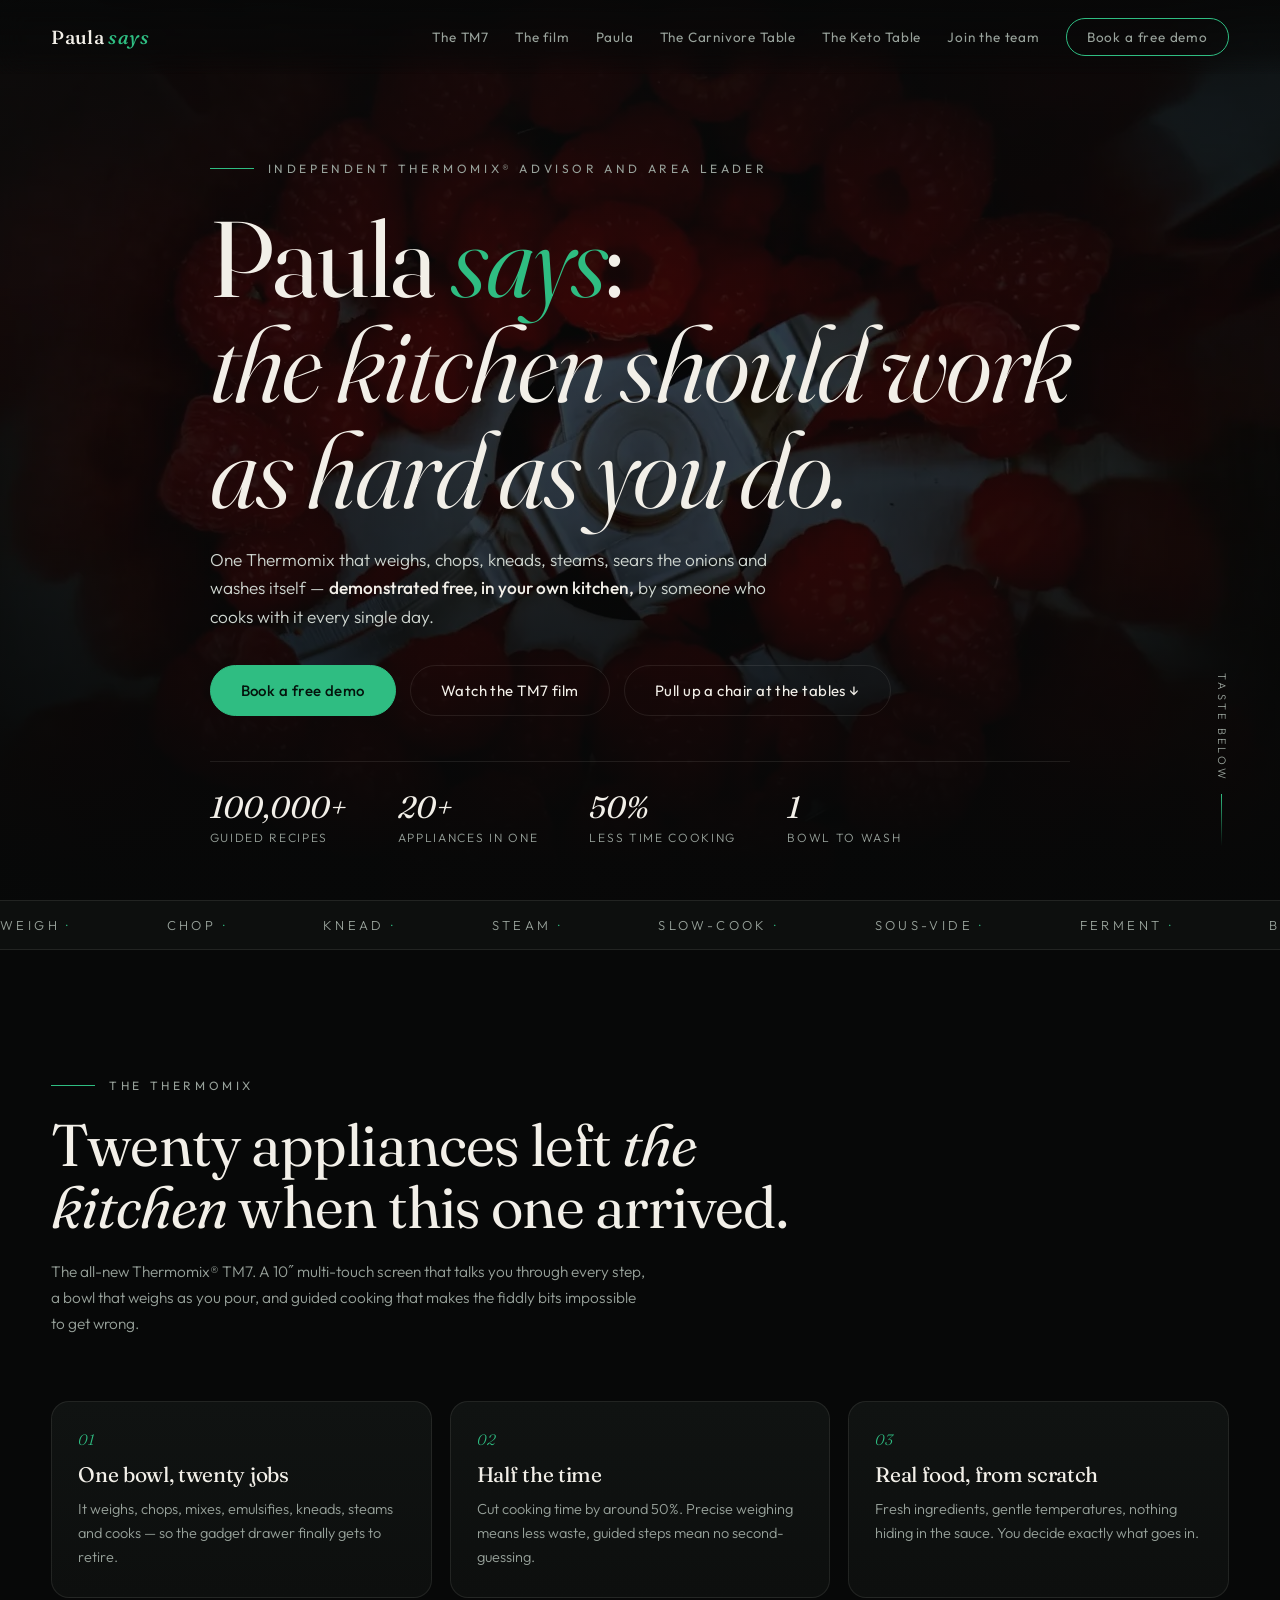
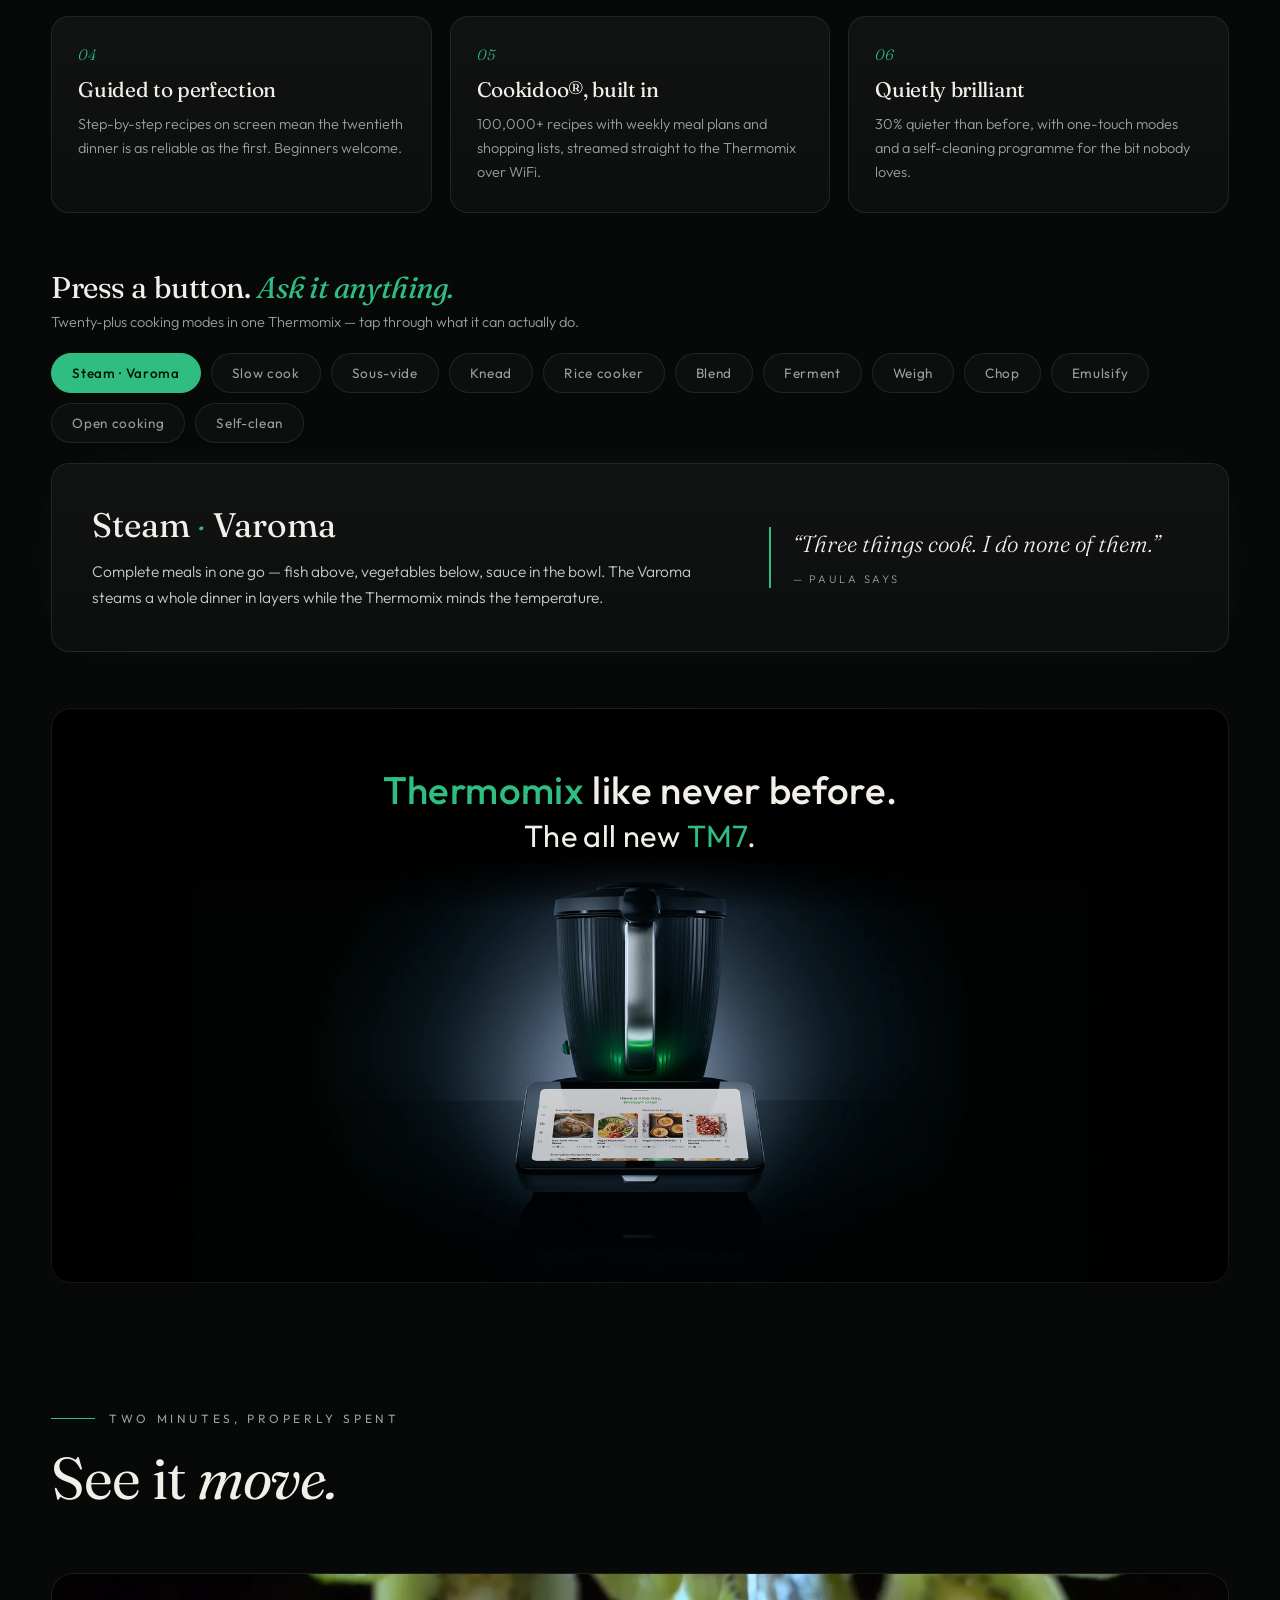
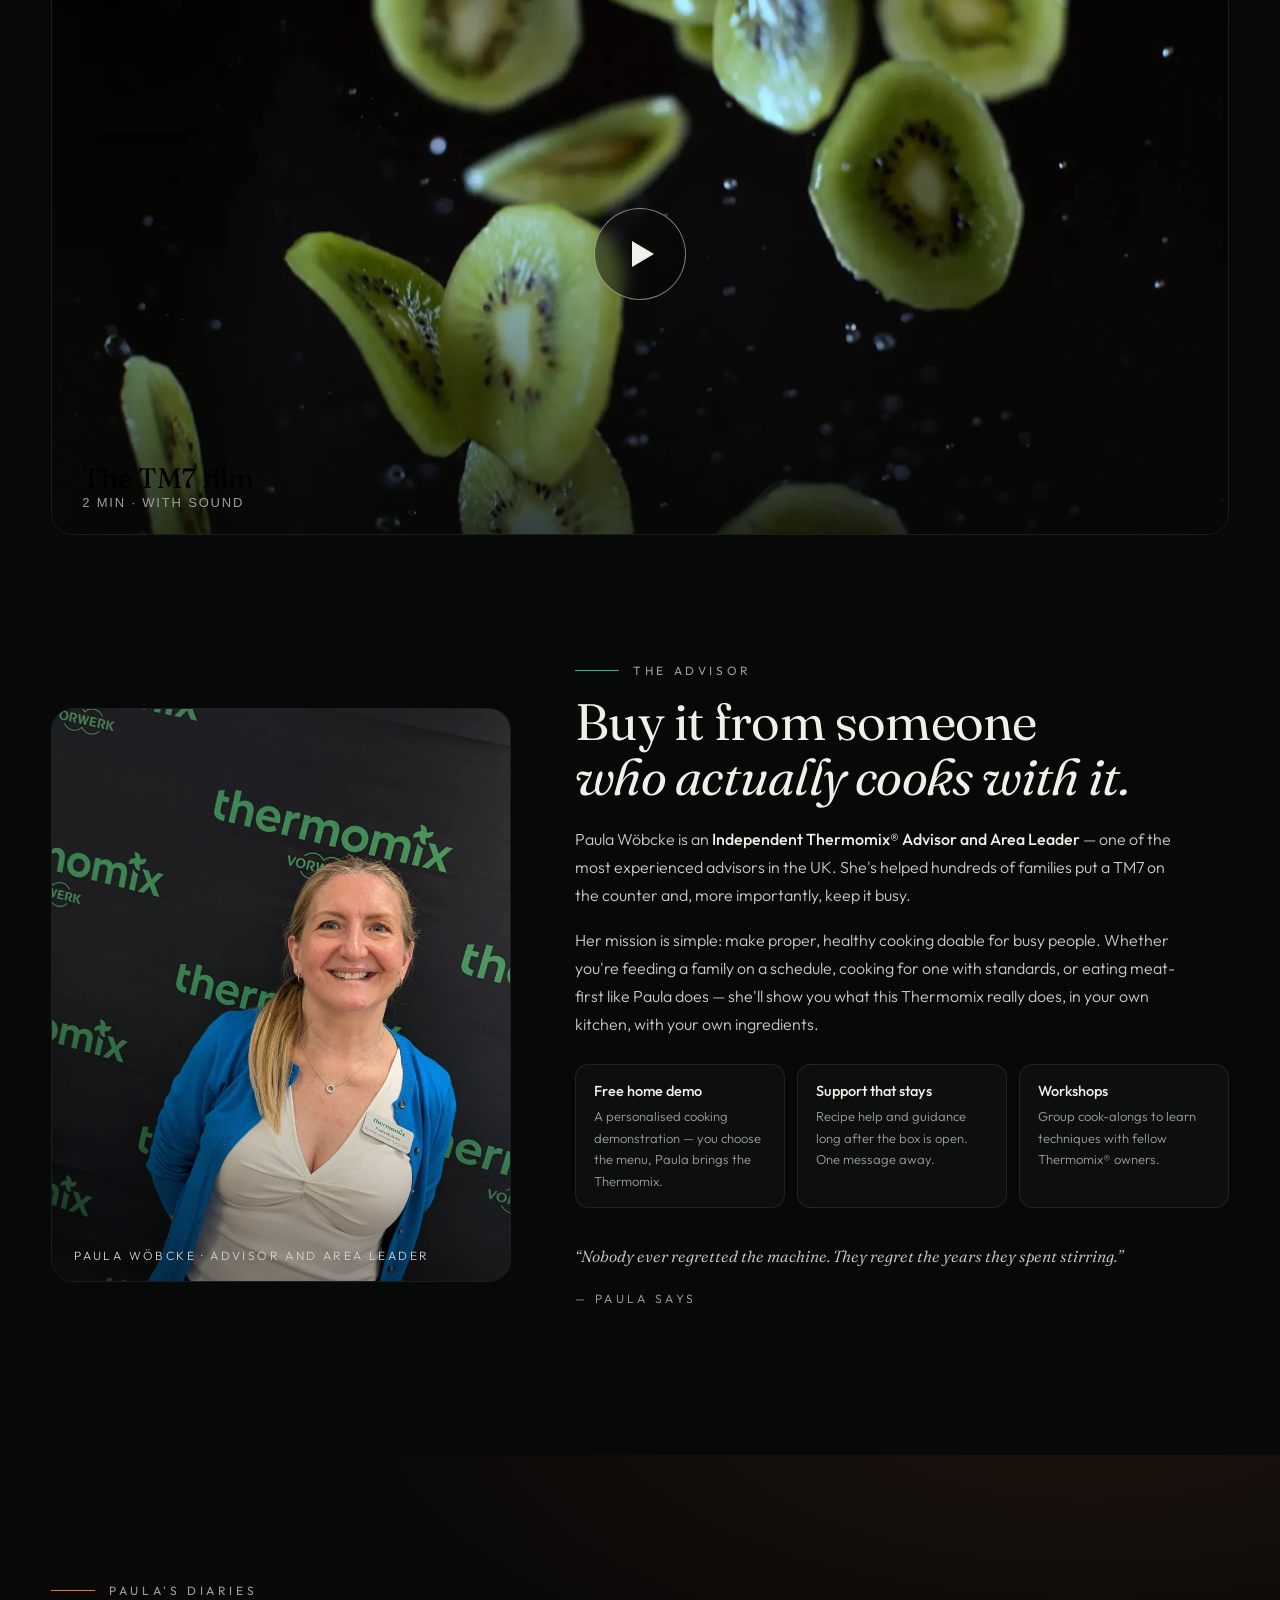
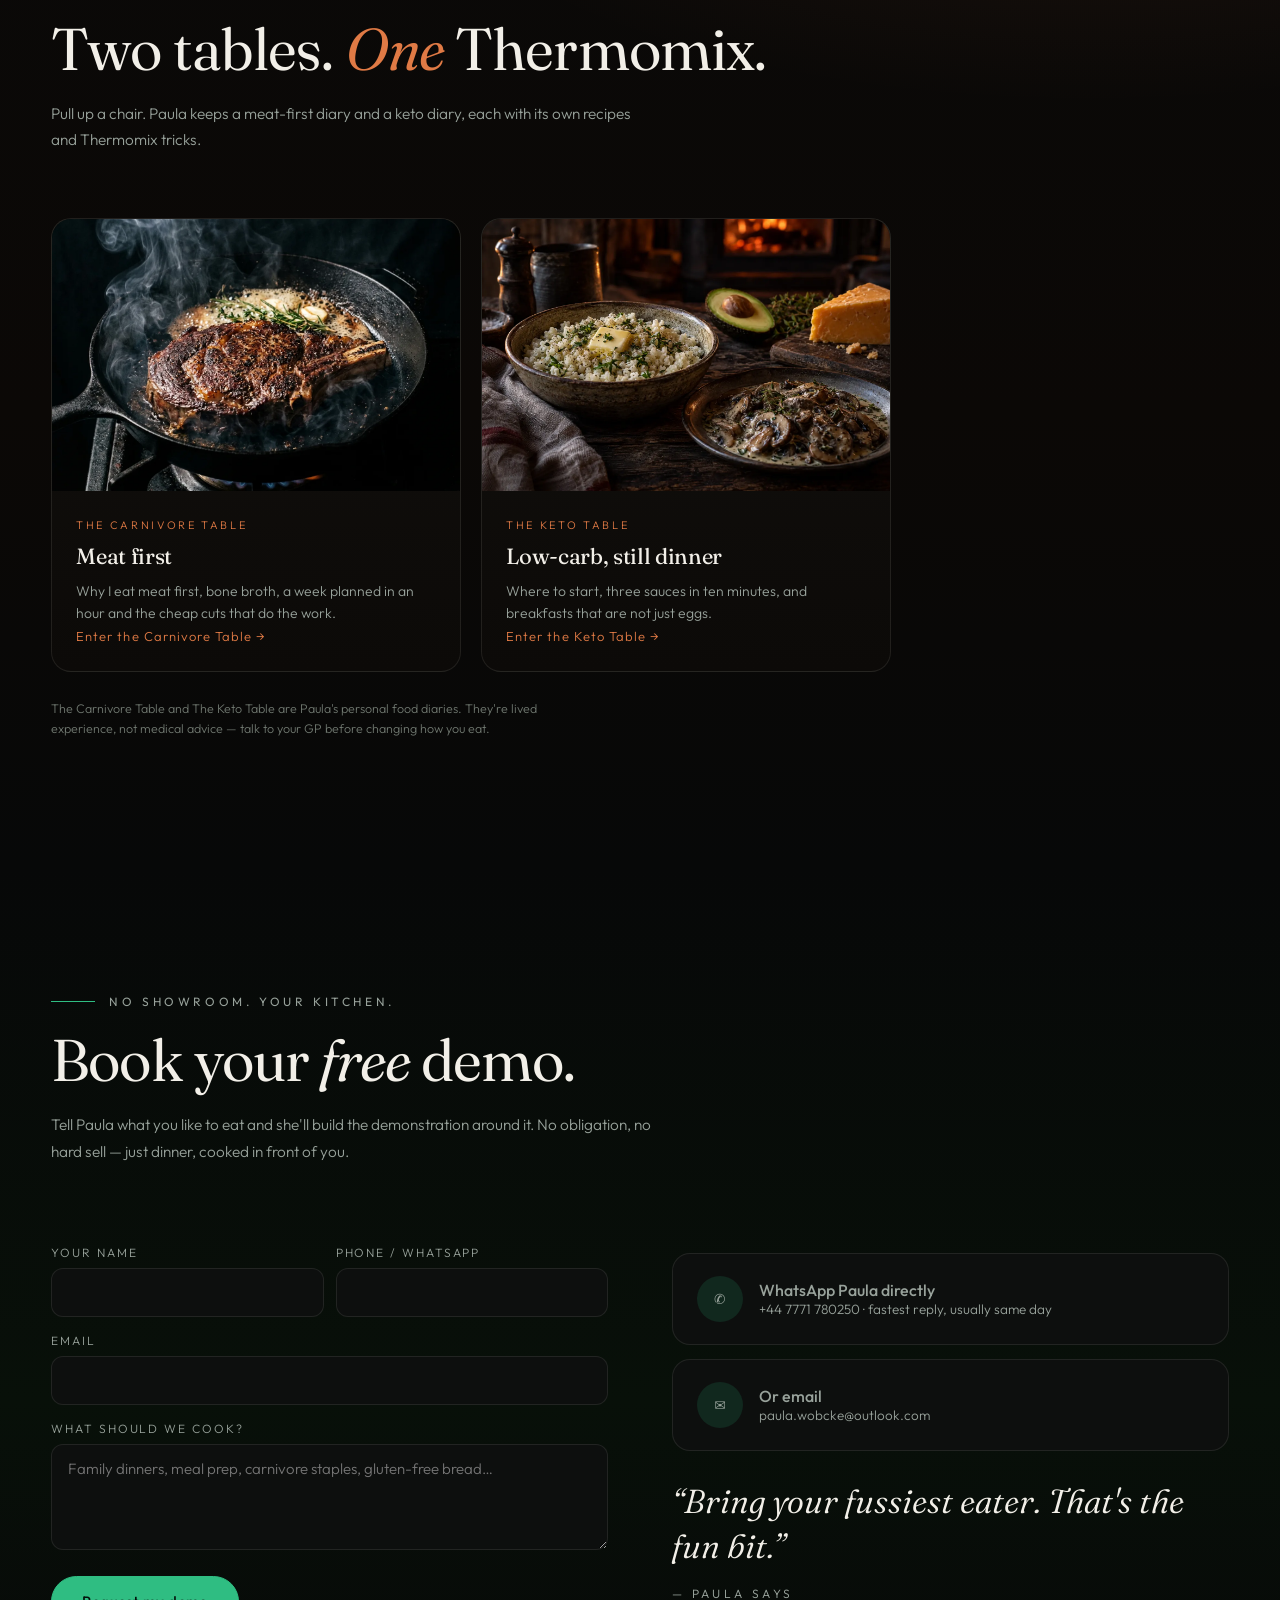
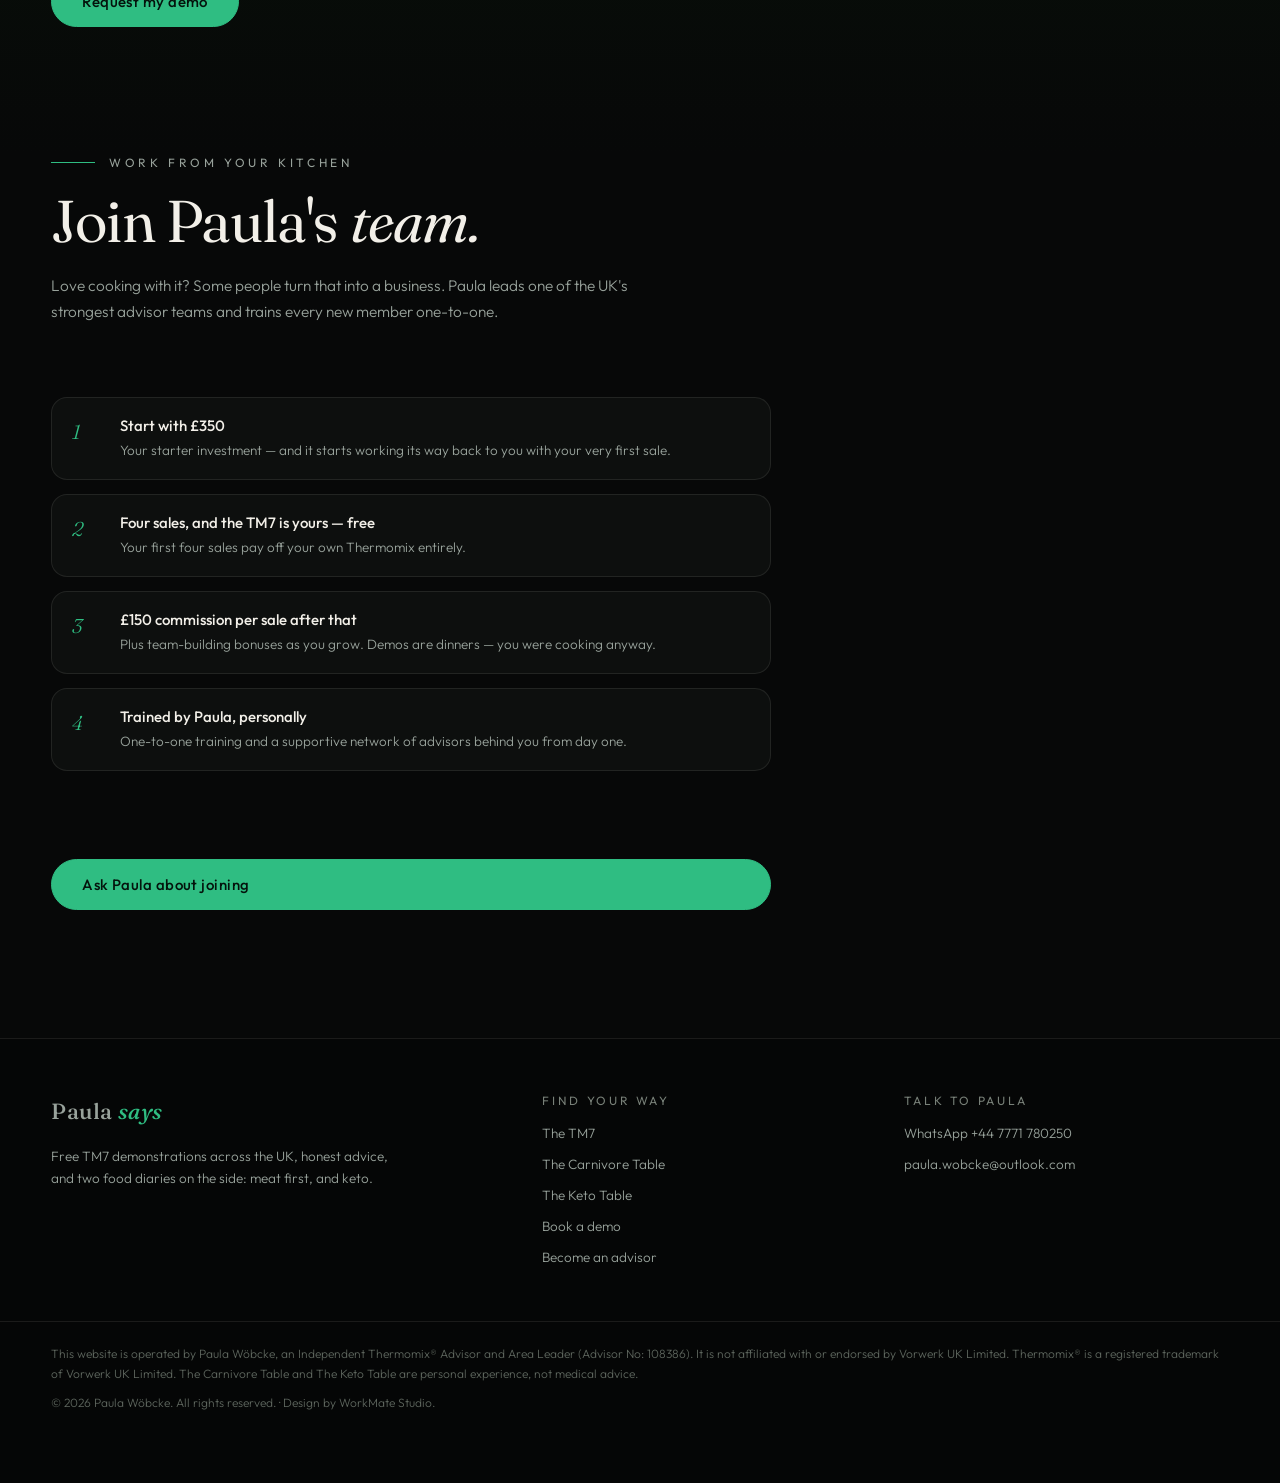
==== commit cafb2f7d: "Homepage: two entry points, no post rows" ====
--- a/site/index.html
+++ b/site/index.html
@@ -3,8 +3,8 @@
 <head>
 <meta charset="UTF-8">
 <meta name="viewport" content="width=device-width, initial-scale=1.0">
-<title>Paula Says — Independent Thermomix® Advisor and Area Leader · The Carnivore &amp; Keto Table</title>
-<meta name="description" content="Paula Wöbcke, Independent Thermomix® Advisor and Area Leader. Book a free TM7 demo in your own kitchen — and pull up a chair at The Carnivore &amp; Keto Table, Paula's meat-first diary.">
+<title>Paula Says — Independent Thermomix® Advisor and Area Leader · The Carnivore Table and The Keto Table</title>
+<meta name="description" content="Paula Wöbcke, Independent Thermomix® Advisor and Area Leader. Book a free TM7 demo in your own kitchen — and pull up a chair at The Carnivore Table or The Keto Table, Paula's food diaries.">
 <meta property="og:title" content="Paula Says — the kitchen should work as hard as you do.">
 <meta property="og:description" content="Free TM7 demos, honest advice, and a meat-first diary. Paula Wöbcke, Independent Thermomix® Advisor and Area Leader.">
 <meta property="og:image" content="assets/tm7-reveal.webp">
@@ -206,7 +206,8 @@
   radial-gradient(1200px 500px at 85% -5%,rgba(224,122,69,.09),transparent 60%),
   linear-gradient(180deg,#0a0908,#0b0806 55%,var(--bg))}
 #table .sec-head h2 em{color:var(--ember)}
-.posts{display:flex;gap:20px;overflow-x:hidden;scroll-snap-type:x mandatory;scroll-behavior:smooth}
+.posts{display:flex;gap:20px;overflow-x:auto;overflow-y:hidden;scrollbar-width:none;-ms-overflow-style:none;padding:10px 0 34px;margin:-10px 0 -34px;scroll-snap-type:x mandatory;scroll-behavior:smooth}
+.posts::-webkit-scrollbar{display:none;width:0;height:0}
 .posts .post{flex:0 0 calc((100% - 40px)/3);scroll-snap-align:start}
 @media(max-width:899px){.posts .post{flex:0 0 100%}}
 .posts-nav{display:flex;justify-content:flex-end;gap:12px;margin-top:22px}
@@ -298,7 +299,8 @@
       <a href="#machine">The TM7</a>
       <a href="#film">The film</a>
       <a href="#about">Paula</a>
-      <a class="table-link" href="#table">The Carnivore &amp; Keto Table</a>
+      <a class="table-link" href="carnivore/">The Carnivore Table</a>
+      <a class="table-link" href="keto/">The Keto Table</a>
       <a href="#join">Join the team</a>
       <a class="nav-cta" href="#demo">Book a free demo</a>
     </div>
@@ -318,7 +320,7 @@
     <div class="hero-ctas">
       <a class="btn green" href="#demo">Book a free demo</a>
       <a class="btn ghost" href="#film">Watch the TM7 film</a>
-      <a class="btn emberline" href="#table">Read the Carnivore &amp; Keto Table ↓</a>
+      <a class="btn emberline" href="#table">Pull up a chair at the tables ↓</a>
     </div>
     <div class="hero-stats">
       <div class="stat"><b>100,000+</b><span>guided recipes</span></div>
@@ -426,52 +428,28 @@
 <section id="table">
   <div class="wrap">
     <div class="sec-head rv">
-      <div class="kicker ember">Paula's diary · meat first, keto too</div>
-      <h2>The <em>Carnivore</em> &amp; <em>Keto</em> Table.</h2>
-      <p>Paula eats meat-first and feels better for it. This is her table — what she cooks, what she
-        skips, and how a Thermomix famous for veggie soup earns its keep in a carnivore kitchen.
-        Strong opinions, tender brisket. And for the days that call for it, keto: low-carb
-        Thermomix cooking that keeps the same dark, simple, no-nonsense table.</p>
-    </div>
-    <div class="posts">
-      <a class="post rv" href="blog/why-i-eat-meat-first/">
+      <div class="kicker ember">Paula's diaries</div>
+      <h2>Two tables. <em>One</em> Thermomix.</h2>
+      <p>Pull up a chair. Paula keeps a meat-first diary and a keto diary, each with its own
+        recipes and Thermomix tricks.</p>
+    </div>
+    <div style="display:grid;grid-template-columns:repeat(auto-fit,minmax(280px,1fr));gap:20px;max-width:840px">
+      <a class="post rv" href="carnivore/">
         <div class="ph"><img src="assets/steak.webp" alt="Ribeye steak searing in a cast-iron pan" loading="lazy"></div>
-        <div class="tx"><span class="tag">Nº 001 · Carnivore · The why</span>
-          <h3>Why I eat meat first</h3>
-          <p>What changed when I stopped decorating the plate and started listening to it. My honest, unscientific, very well-fed story.</p>
-          <span class="go">Pull up a chair →</span></div>
+        <div class="tx"><span class="tag">The Carnivore Table</span>
+          <h3>Meat first</h3>
+          <p>Why I eat meat first, bone broth, a week planned in an hour and the cheap cuts that do the work.</p>
+          <span class="go">Enter the Carnivore Table →</span></div>
       </a>
-      <a class="post rv" href="blog/bone-broth-thermomix/">
-        <div class="ph"><img src="assets/broth.webp" alt="A jar of golden bone broth in warm light" loading="lazy"></div>
-        <div class="tx"><span class="tag">Nº 002 · Carnivore · The staple</span>
-          <h3>Bone broth, the lazy way</h3>
-          <p>Twelve hours of gelatinous gold and I'm not standing over any of them — the Thermomix does the waiting for me.</p>
-          <span class="go">Pull up a chair →</span></div>
+      <a class="post rv" href="keto/">
+        <div class="ph"><img src="assets/keto-bowl.svg" alt="Buttered cauliflower rice, creamy mushrooms, avocado and cheddar on a dark wooden table" loading="lazy"></div>
+        <div class="tx"><span class="tag">The Keto Table</span>
+          <h3>Low-carb, still dinner</h3>
+          <p>Where to start, three sauces in ten minutes, and breakfasts that are not just eggs.</p>
+          <span class="go">Enter the Keto Table →</span></div>
       </a>
-      <a class="post rv" href="blog/one-hour-carnivore-week/">
-        <div class="ph"><img src="assets/eggs.webp" alt="Soft-boiled eggs with butter and flaked salt" loading="lazy"></div>
-        <div class="tx"><span class="tag">Nº 003 · Carnivore · The system</span>
-          <h3>A week of carnivore, planned in one hour</h3>
-          <p>Sunday, 60 minutes, one Thermomix — and every meal until Friday already knows what it is. The plan I actually use.</p>
-          <span class="go">Pull up a chair →</span></div>
-      </a>
-      <a class="post rv" href="blog/carnivore-on-a-budget/">
-        <div class="ph"><img src="assets/2-budget-cuts.webp" alt="Beef mince, beef shin, liver and butter on butcher paper" loading="lazy"></div>
-        <div class="tx"><span class="tag">Nº 004 · Carnivore · The budget</span>
-          <h3>Carnivore on a budget: the cheap cuts that do the work</h3>
-          <p>Mince, shin, liver and butter. The shopping list that skips the ribeye bill, and what the Thermomix does with it.</p>
-          <span class="go">Pull up a chair →</span></div>
-      </a>
-      <a class="post rv" href="blog/keto-in-the-thermomix/">
-        <div class="ph"><img src="assets/keto-bowl.svg" alt="Buttered cauliflower rice, creamy mushrooms, avocado and cheddar on a dark wooden table" loading="lazy"></div>
-        <div class="tx"><span class="tag">Nº 005 · Keto · Where to start</span>
-          <h3>Keto in the Thermomix: where to start</h3>
-          <p>Cauliflower rice, creamy mushrooms and a few simple rules. How I'd start low-carb cooking in the Thermomix.</p>
-          <span class="go">Pull up a chair →</span></div>
-      </a>
-    </div>
-    <div class="posts-nav"><button type="button" id="postsPrev" aria-label="Previous posts">←</button><button type="button" id="postsNext" aria-label="Next posts">→</button></div>
-    <p class="smallprint">The Carnivore &amp; Keto Table is Paula's personal food diary. It's lived experience,
+    </div>
+    <p class="smallprint">The Carnivore Table and The Keto Table are Paula's personal food diaries. They're lived experience,
       not medical advice — talk to your GP before changing how you eat.</p>
   </div>
 </section>
@@ -543,13 +521,14 @@
     <div>
       <a class="mark" href="#top">Paula <em>says</em></a>
       <p style="margin-top:14px;max-width:38ch">Free TM7 demonstrations across the UK, honest advice,
-        and a meat-first diary on the side.</p>
+        and two food diaries on the side: meat first, and keto.</p>
     </div>
     <div>
       <h4>Find your way</h4>
       <ul>
         <li><a href="#machine">The TM7</a></li>
-        <li><a href="#table">The Carnivore &amp; Keto Table</a></li>
+        <li><a href="carnivore/">The Carnivore Table</a></li>
+        <li><a href="keto/">The Keto Table</a></li>
         <li><a href="#demo">Book a demo</a></li>
         <li><a href="#join">Become an advisor</a></li>
       </ul>
@@ -565,7 +544,7 @@
   <div class="wrap legal">
     <p>This website is operated by Paula Wöbcke, an Independent Thermomix® Advisor and Area Leader (Advisor No: 108386). It is not
       affiliated with or endorsed by Vorwerk UK Limited. Thermomix® is a registered trademark of
-      Vorwerk UK Limited. The Carnivore &amp; Keto Table is personal experience, not medical advice.</p>
+      Vorwerk UK Limited. The Carnivore Table and The Keto Table are personal experience, not medical advice.</p>
     <p style="margin-top:8px">© 2026 Paula Wöbcke. All rights reserved. · Design by WorkMate Studio.</p>
   </div>
 </footer>
@@ -623,19 +602,7 @@
 
 // earnings calculator removed at Paula's request 2026-11-17
 
-// carnivore table arrows
-(function(){
-  const row=document.querySelector('.posts'),prev=document.getElementById('postsPrev'),next=document.getElementById('postsNext');
-  if(!row||!prev||!next)return;
-  const step=()=>{const c=row.children[0];return c?c.getBoundingClientRect().width+20:row.clientWidth};
-  const per=()=>Math.max(1,Math.round((row.clientWidth+20)/step()));
-  const upd=()=>{prev.disabled=row.scrollLeft<4;next.disabled=row.scrollLeft+row.clientWidth>=row.scrollWidth-4};
-  prev.addEventListener('click',()=>row.scrollBy({left:-step()*per(),behavior:'smooth'}));
-  next.addEventListener('click',()=>row.scrollBy({left:step()*per(),behavior:'smooth'}));
-  const toEnd=()=>{row.style.scrollBehavior='auto';row.scrollLeft=row.scrollWidth;row.style.scrollBehavior='';upd()};
-  row.addEventListener('scroll',upd);window.addEventListener('resize',toEnd);
-  toEnd();window.addEventListener('load',toEnd);if(document.fonts&&document.fonts.ready)document.fonts.ready.then(toEnd);
-})();
 </script>
+<script src="/snow.js" defer></script>
 </body>
 </html>
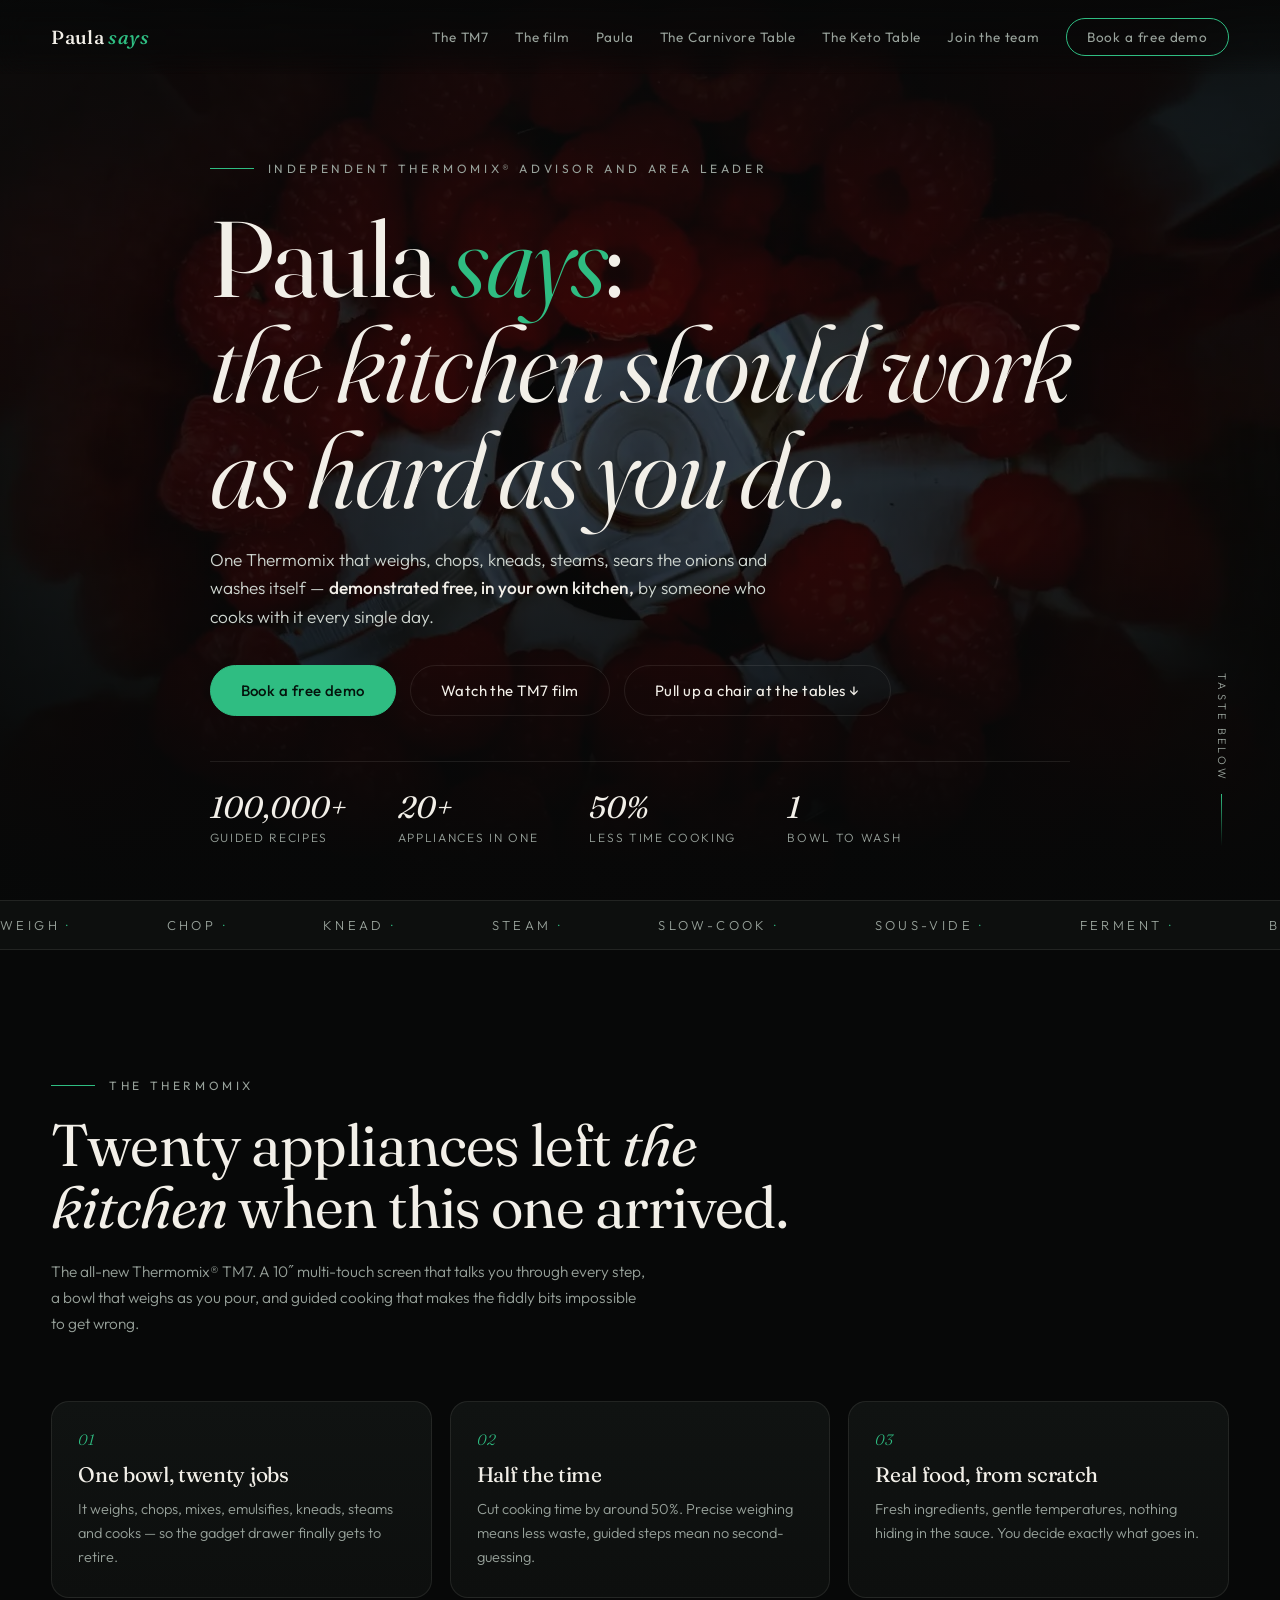
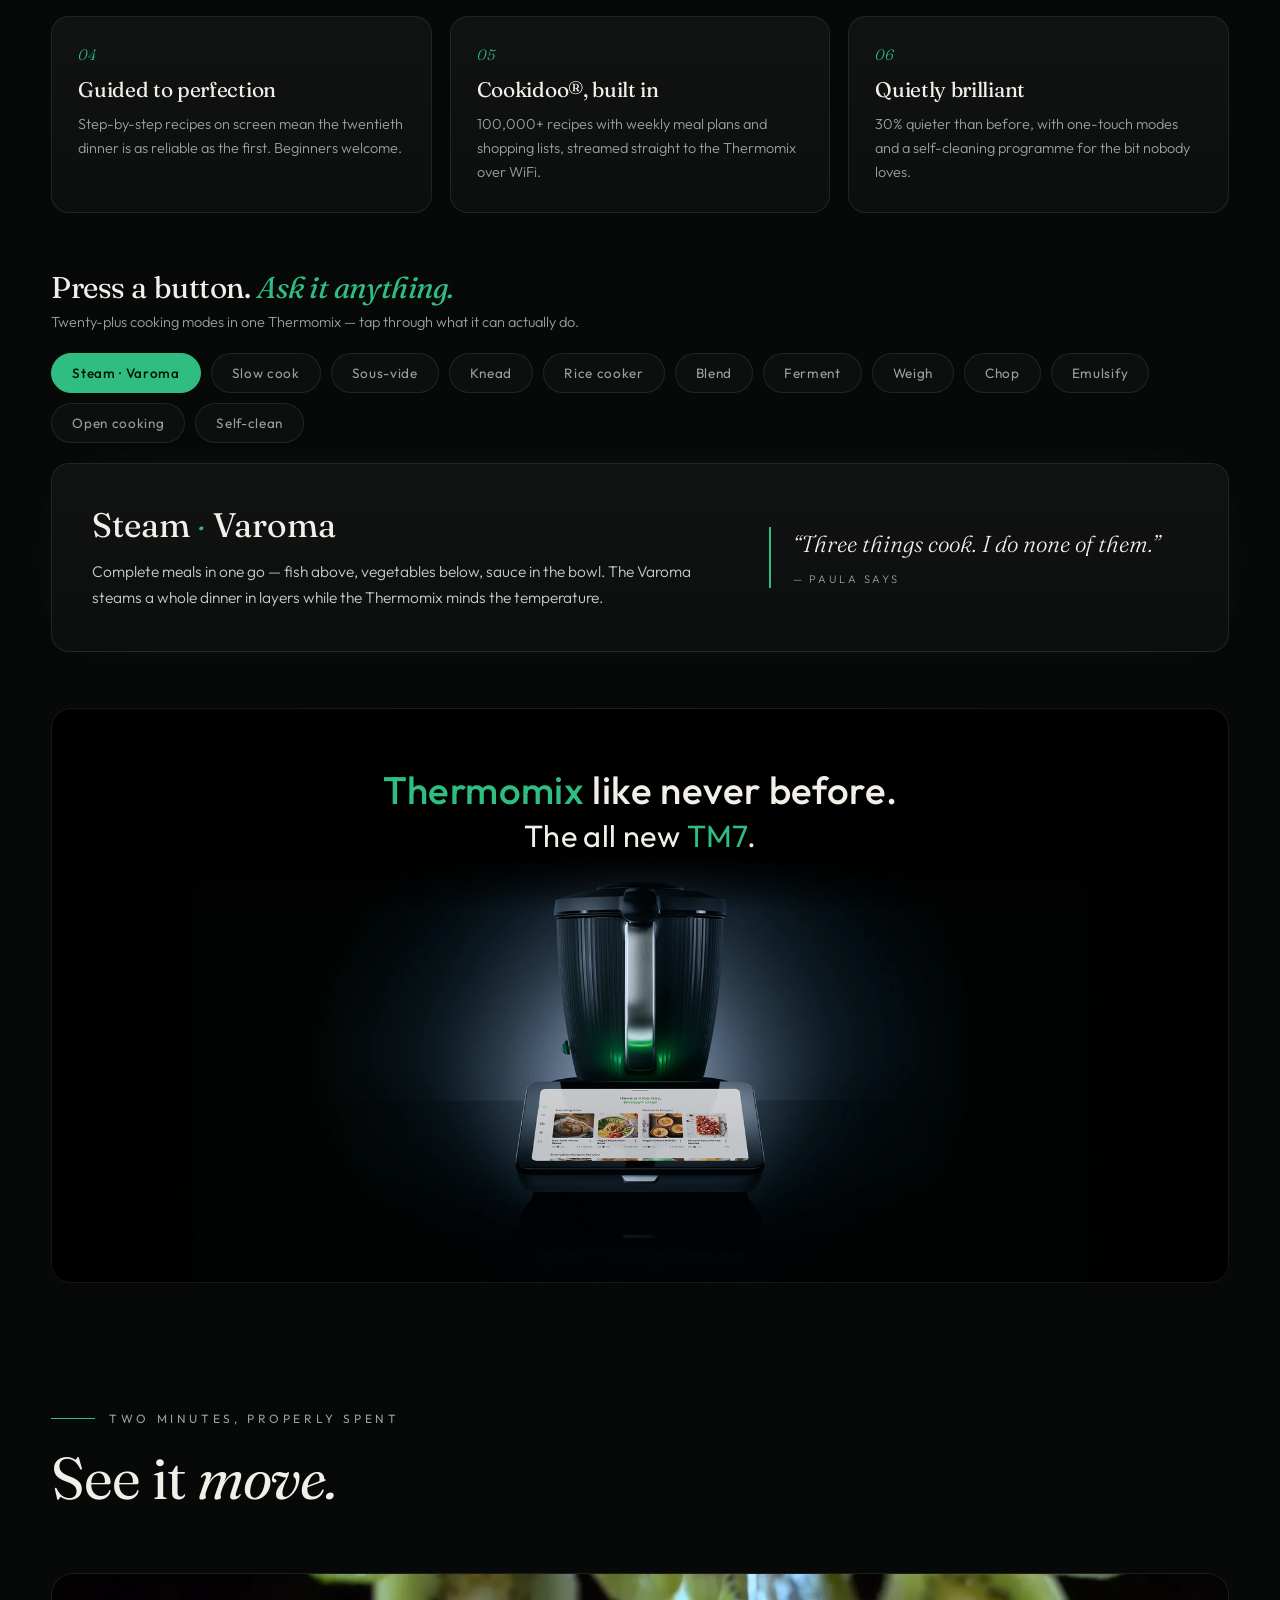
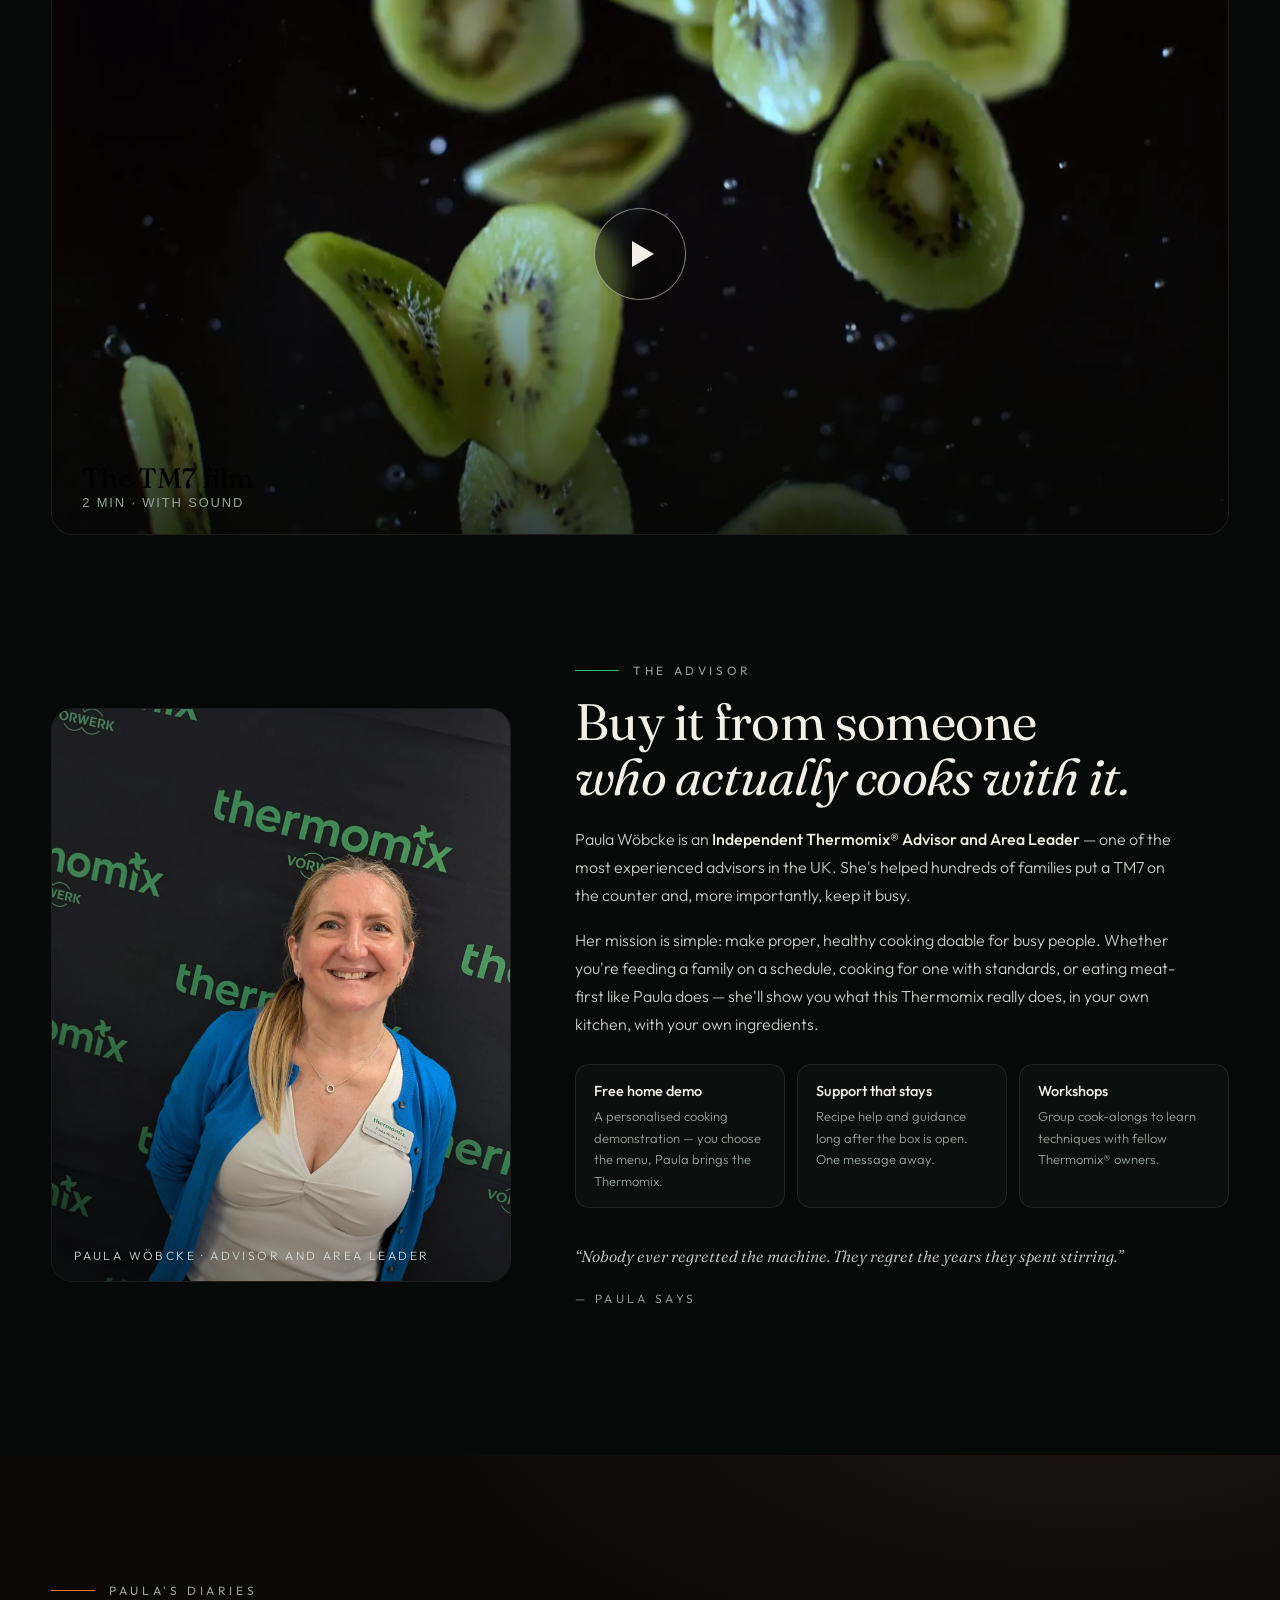
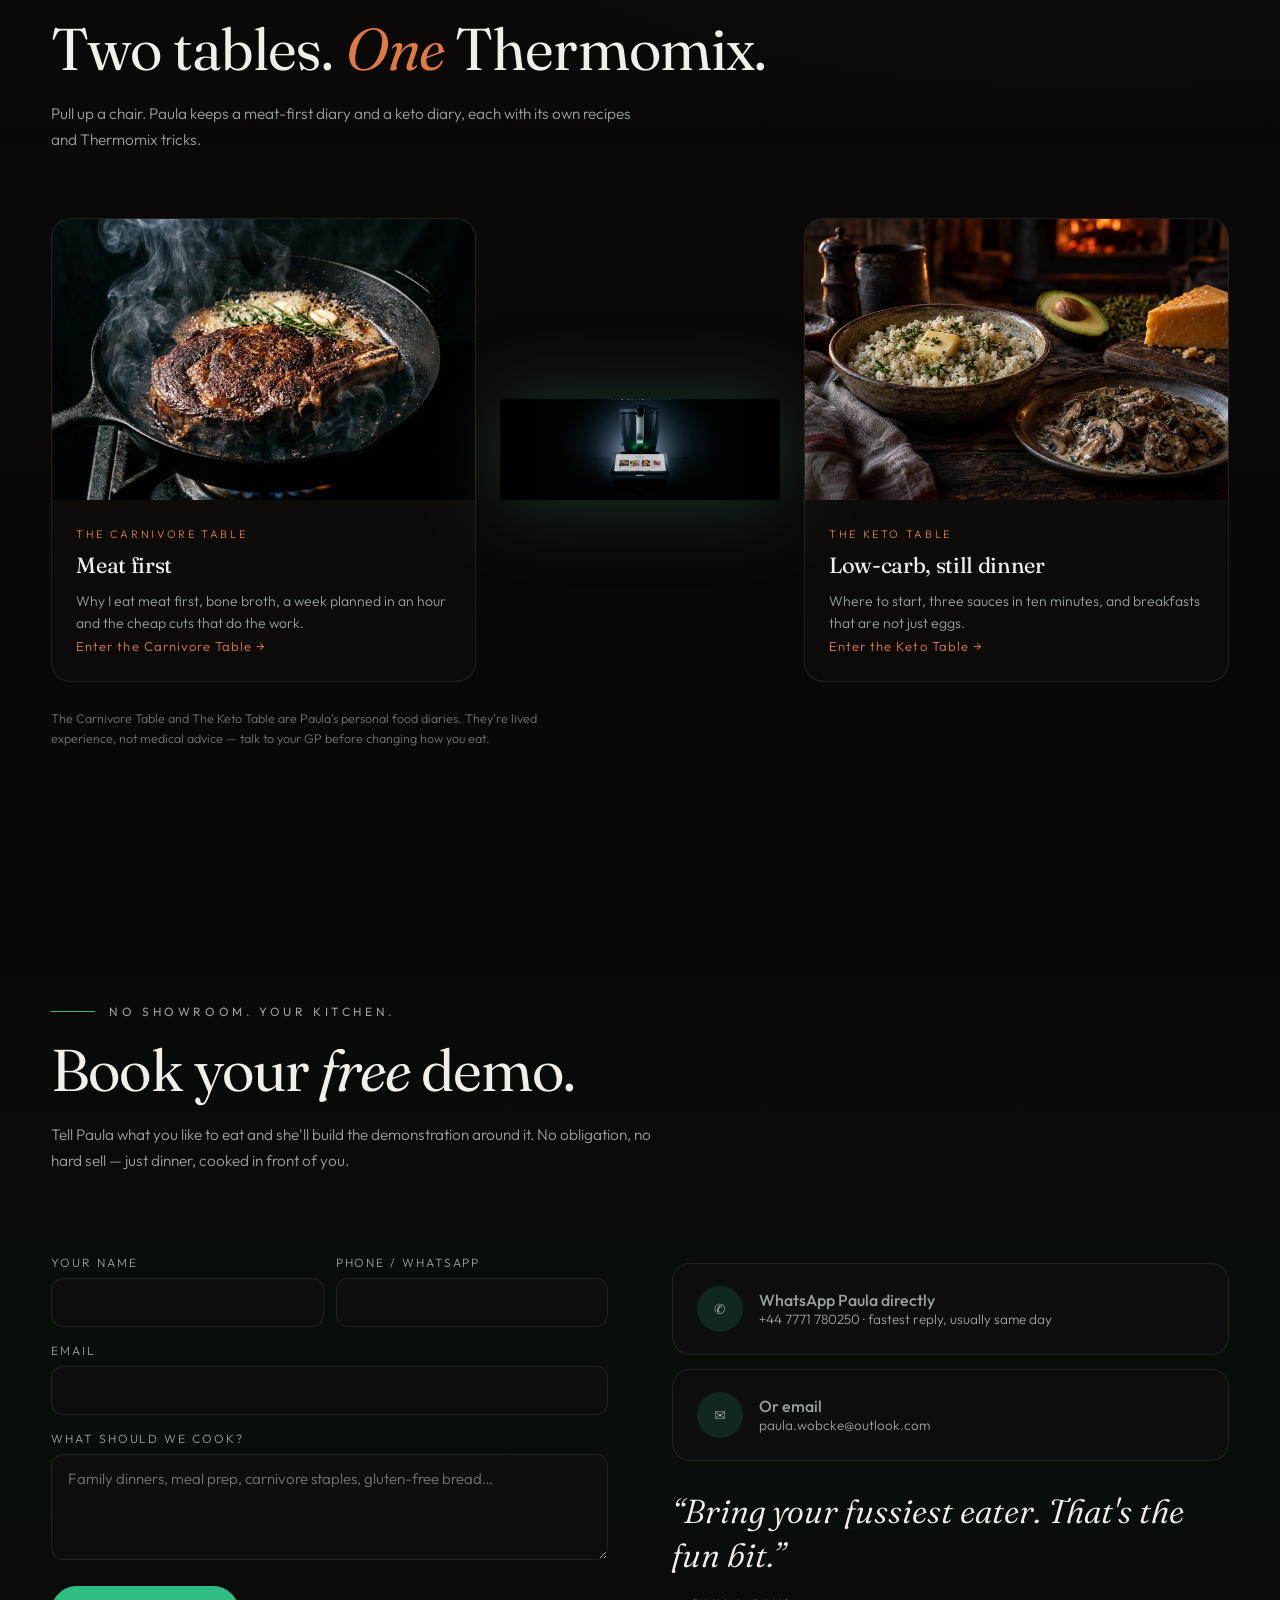
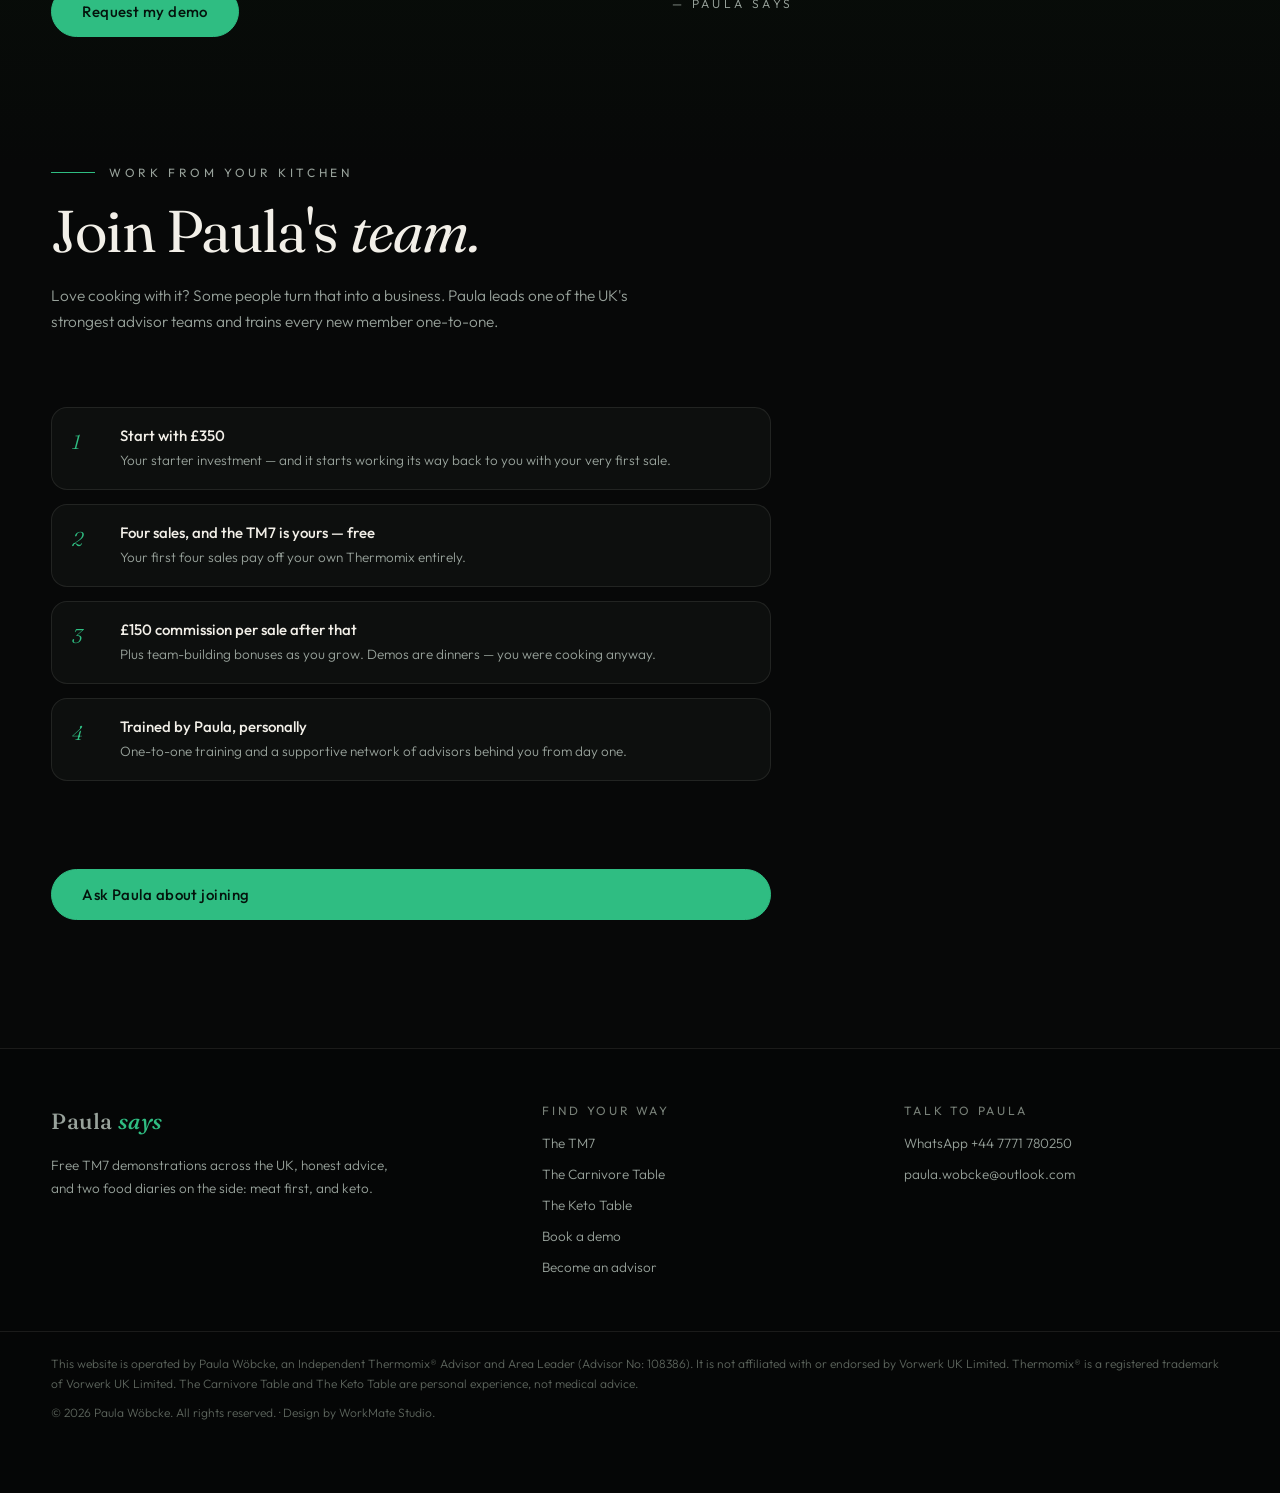
==== commit d790e45e: "Homepage tables: cards either side of TM7" ====
--- a/site/index.html
+++ b/site/index.html
@@ -433,7 +433,8 @@
       <p>Pull up a chair. Paula keeps a meat-first diary and a keto diary, each with its own
         recipes and Thermomix tricks.</p>
     </div>
-    <div style="display:grid;grid-template-columns:repeat(auto-fit,minmax(280px,1fr));gap:20px;max-width:840px">
+    <style>.tables{display:grid;grid-template-columns:1fr minmax(180px,280px) 1fr;gap:24px;align-items:center}.tables .tm7{display:flex;justify-content:center}.tables .tm7 img{width:100%;max-width:280px;height:auto;filter:drop-shadow(0 0 40px rgba(47,189,130,.25))}@media(max-width:899px){.tables{grid-template-columns:1fr}.tables .tm7 img{max-width:200px}}</style>
+    <div class="tables">
       <a class="post rv" href="carnivore/">
         <div class="ph"><img src="assets/steak.webp" alt="Ribeye steak searing in a cast-iron pan" loading="lazy"></div>
         <div class="tx"><span class="tag">The Carnivore Table</span>
@@ -441,6 +442,7 @@
           <p>Why I eat meat first, bone broth, a week planned in an hour and the cheap cuts that do the work.</p>
           <span class="go">Enter the Carnivore Table →</span></div>
       </a>
+      <div class="tm7 rv"><img src="assets/tm7-key.webp" alt="The Thermomix TM7, glowing green in the dark" loading="lazy"></div>
       <a class="post rv" href="keto/">
         <div class="ph"><img src="assets/keto-bowl.svg" alt="Buttered cauliflower rice, creamy mushrooms, avocado and cheddar on a dark wooden table" loading="lazy"></div>
         <div class="tx"><span class="tag">The Keto Table</span>
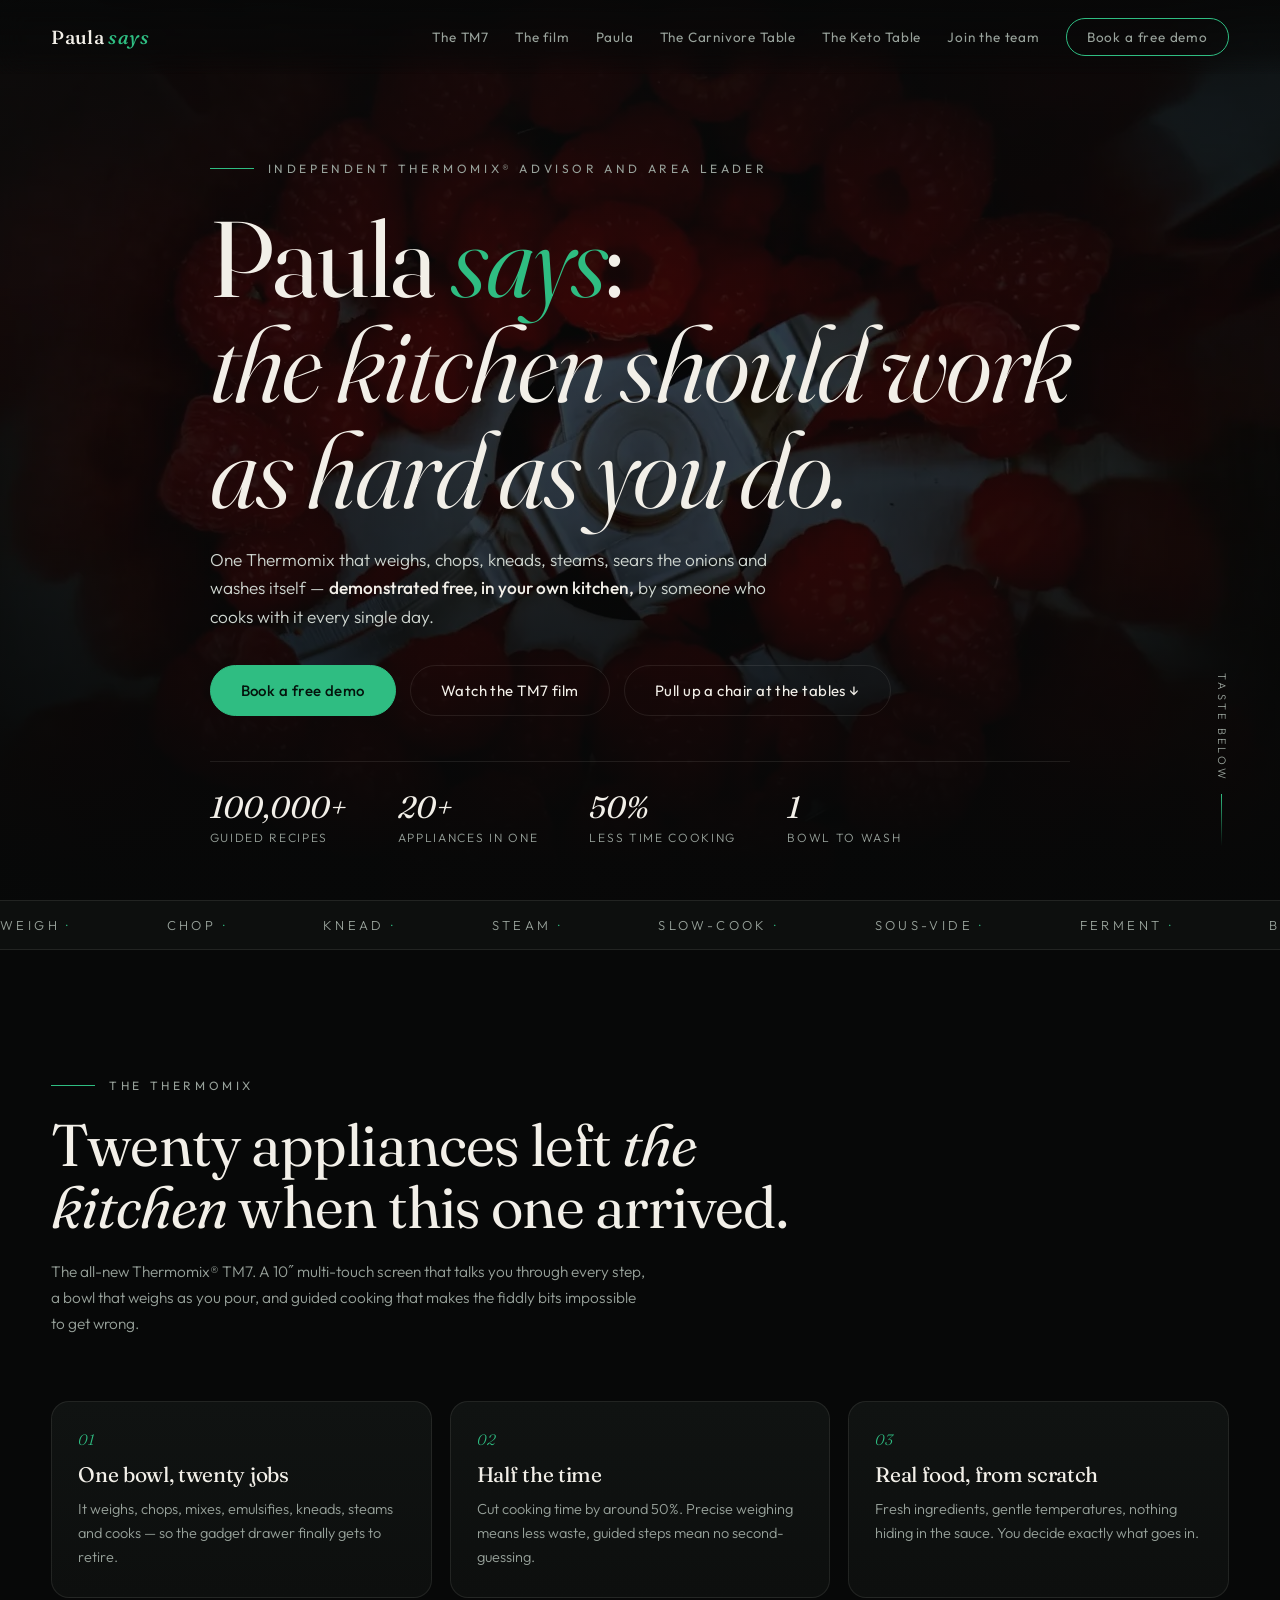
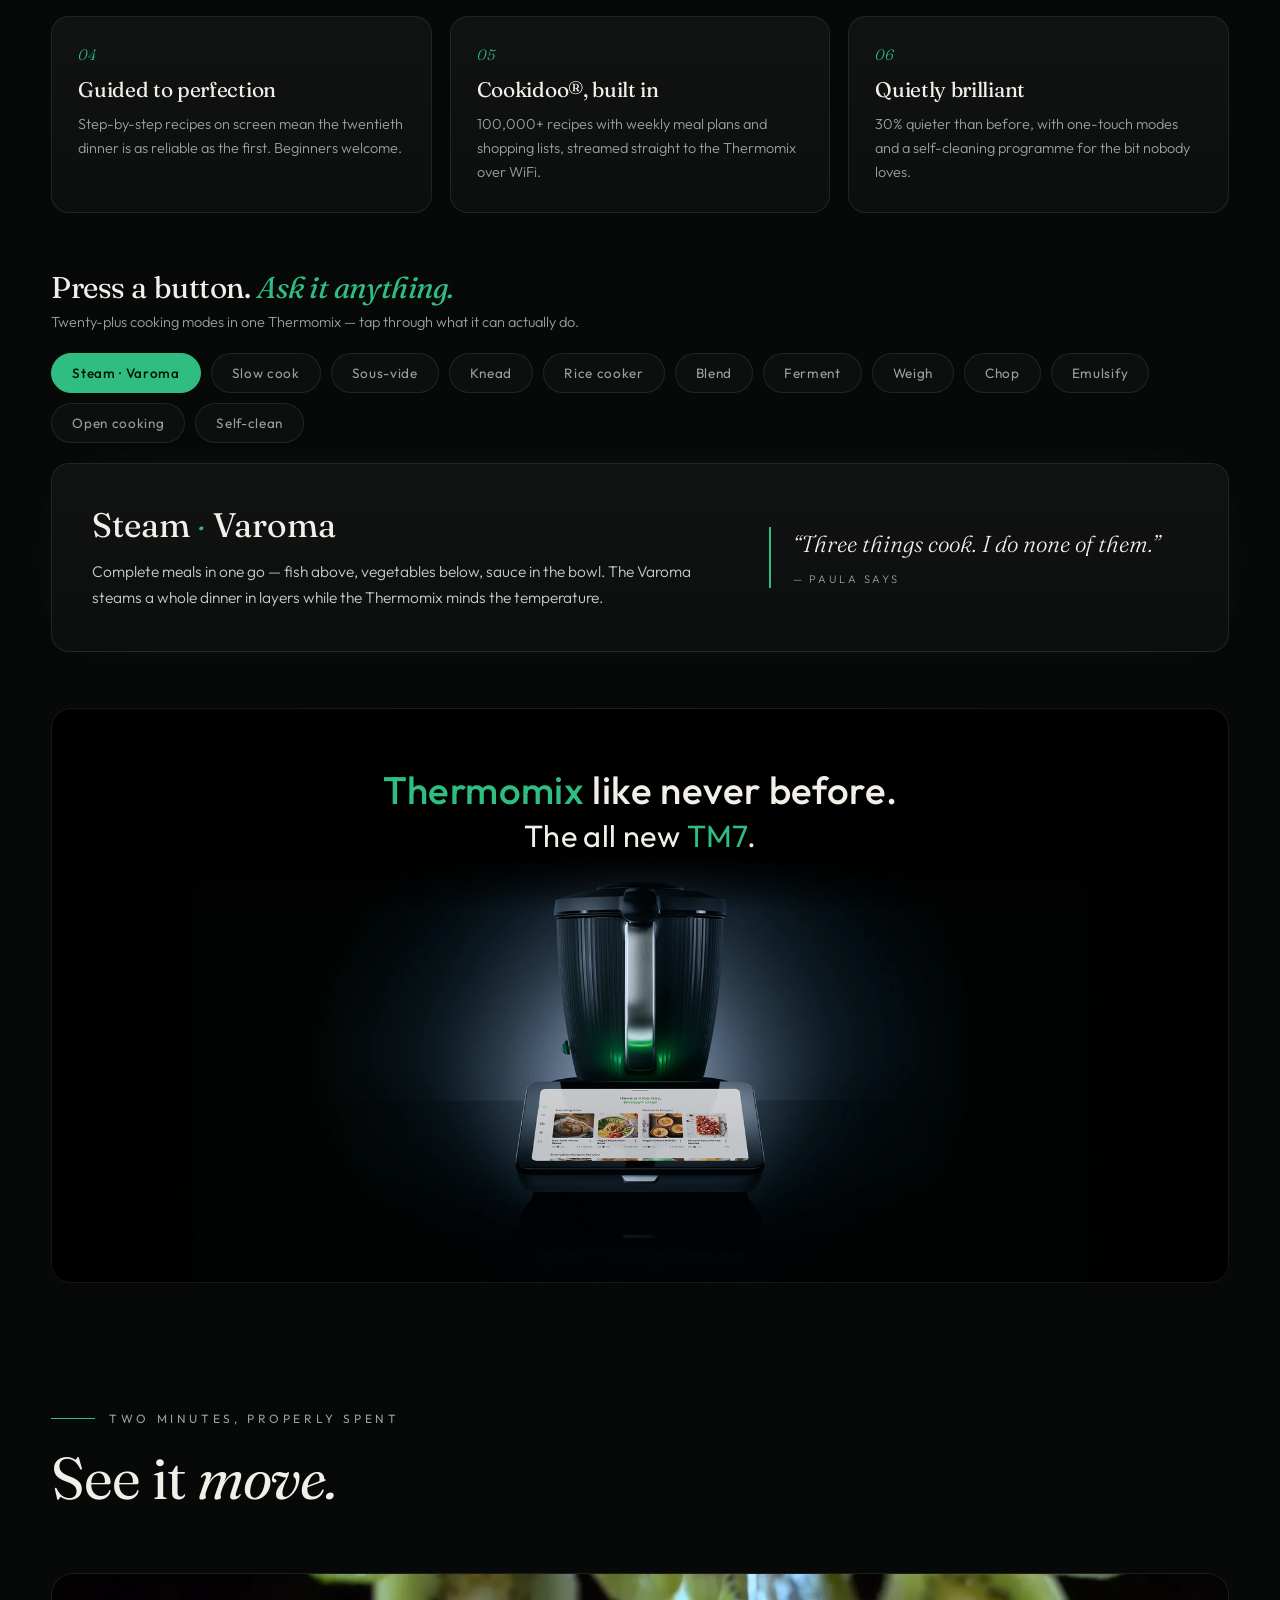
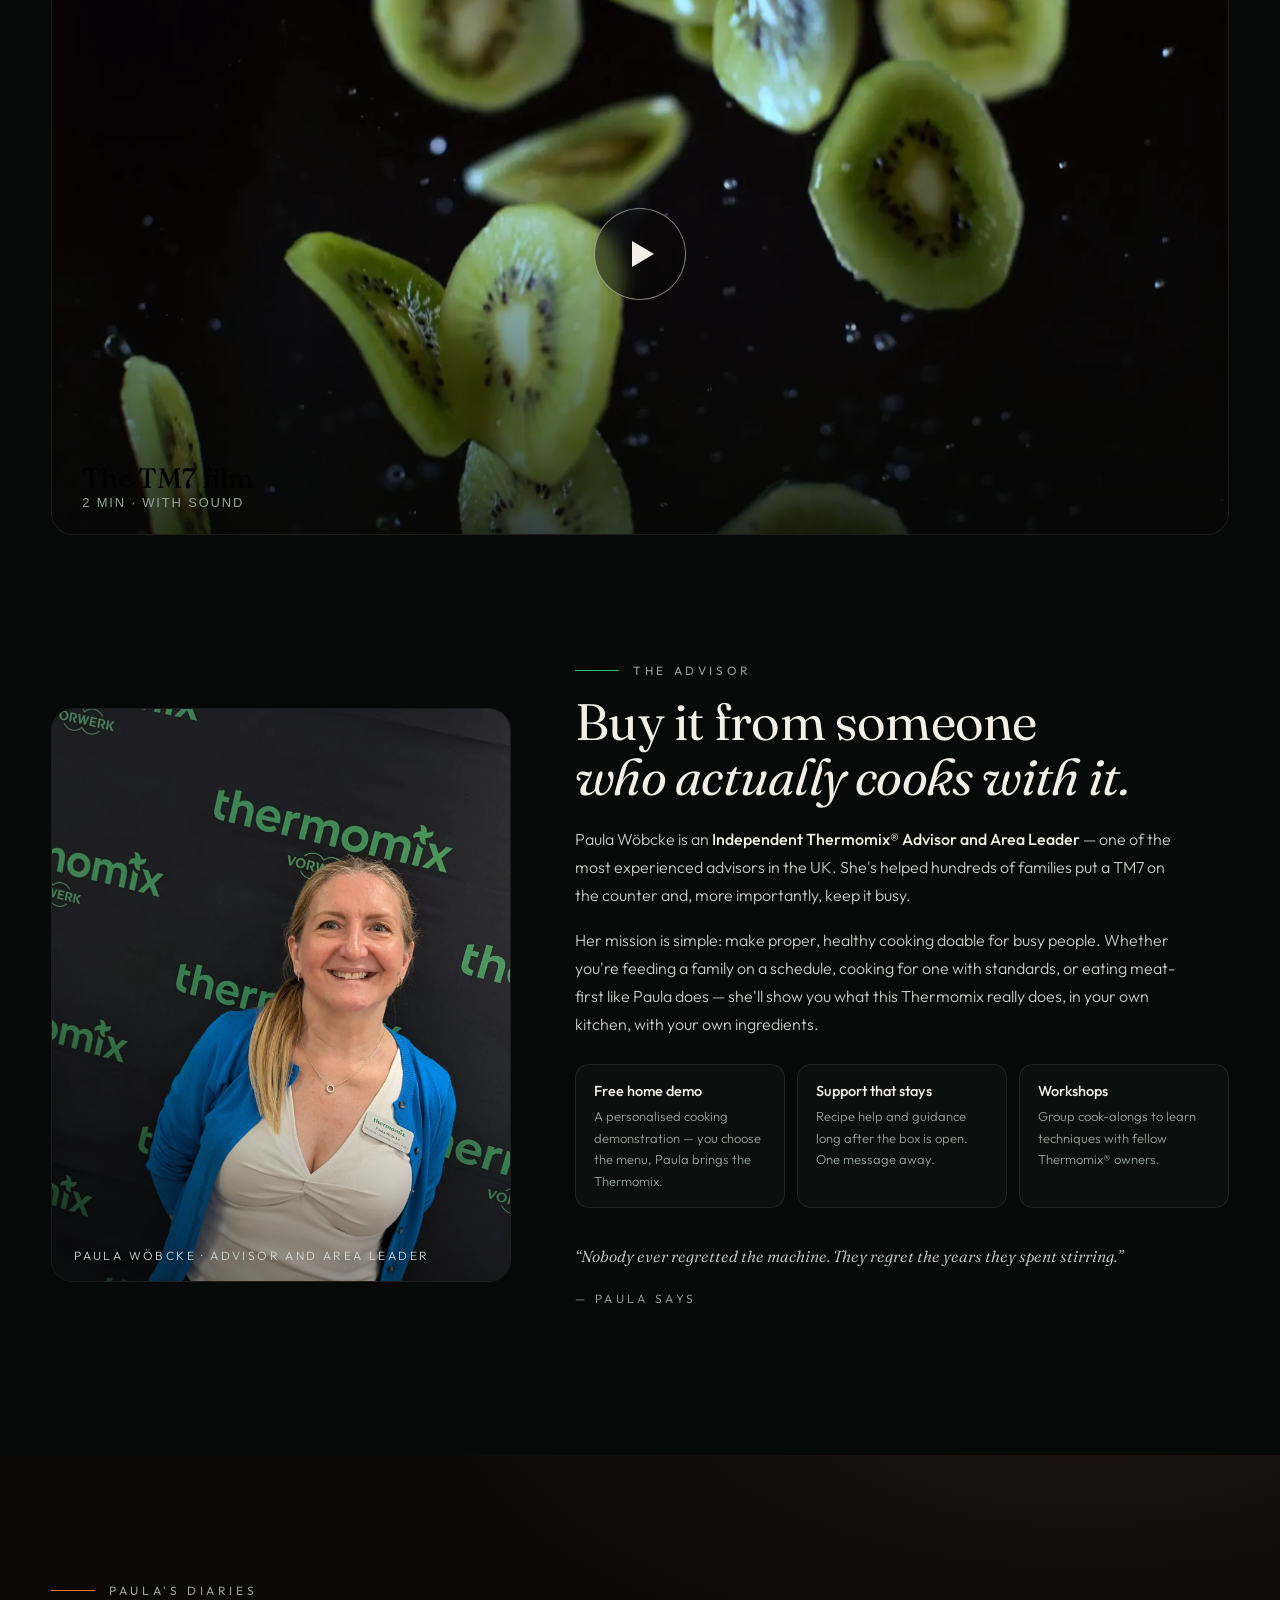
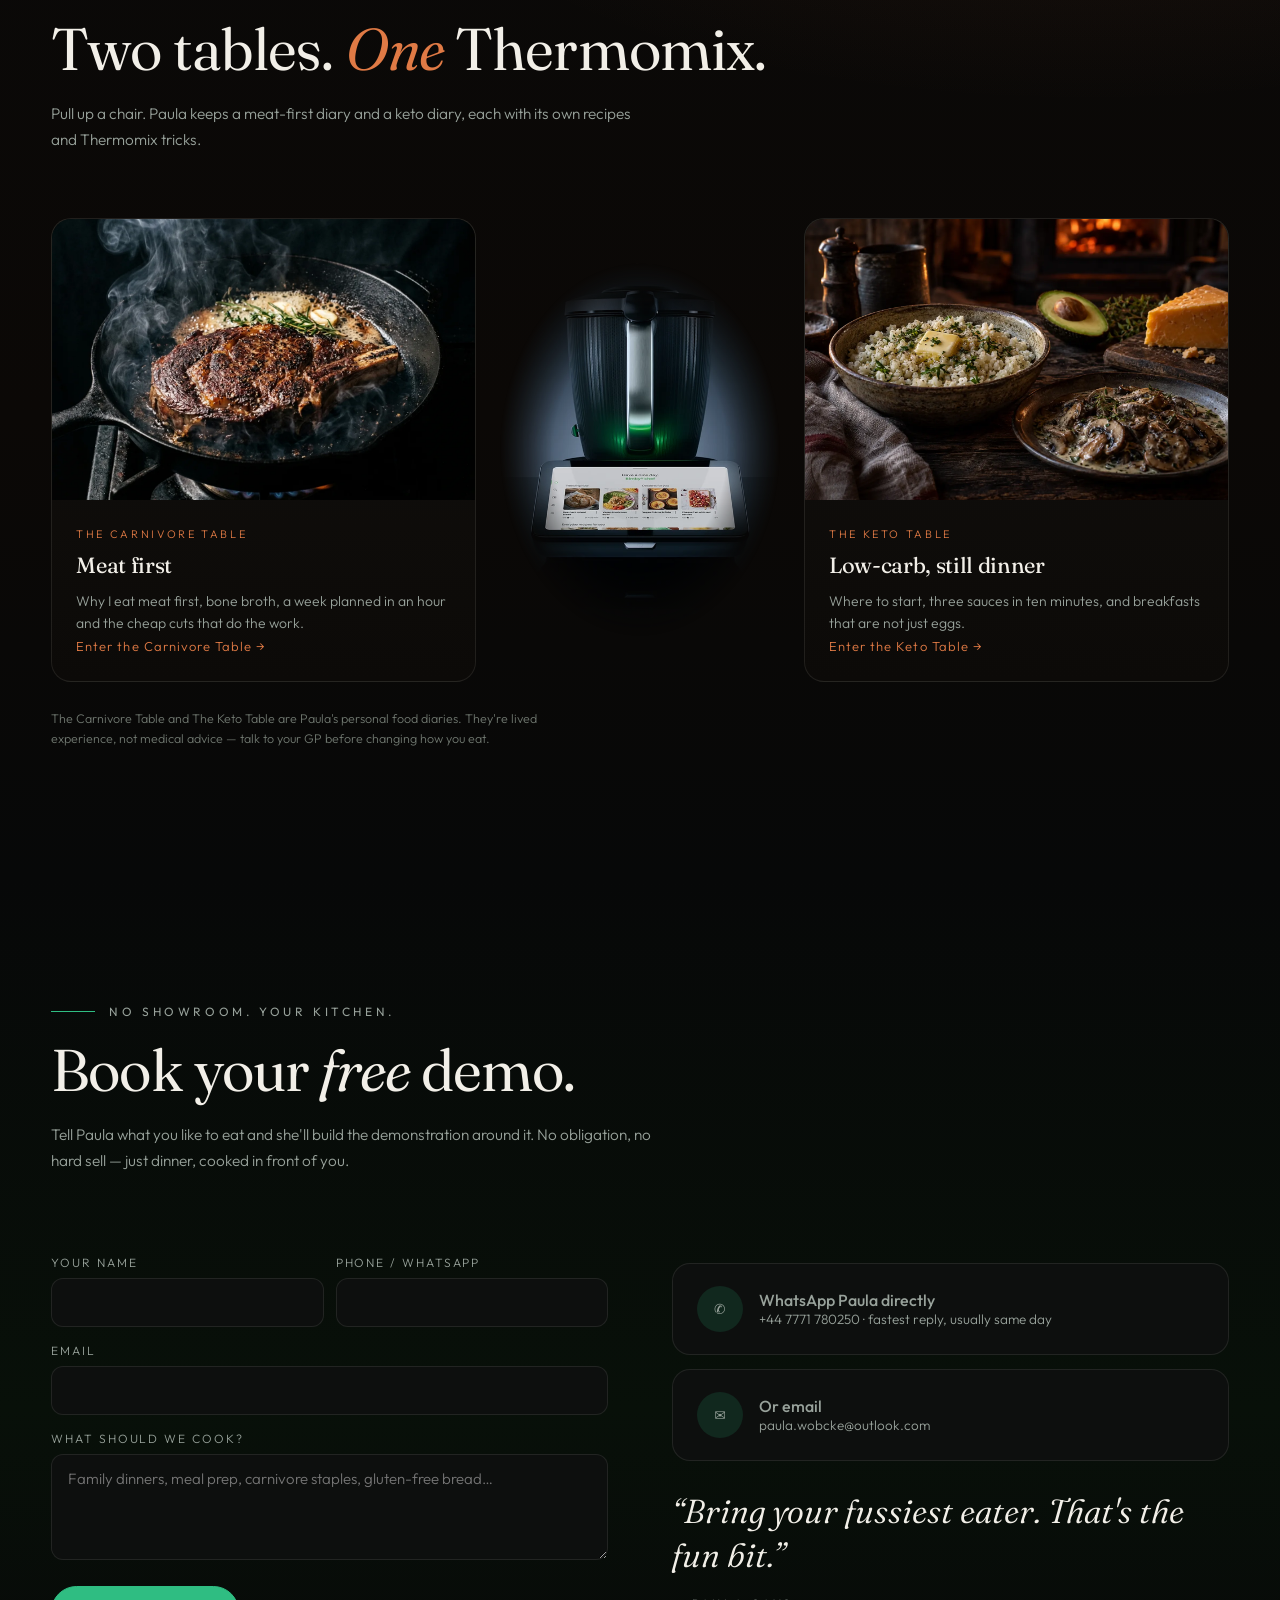
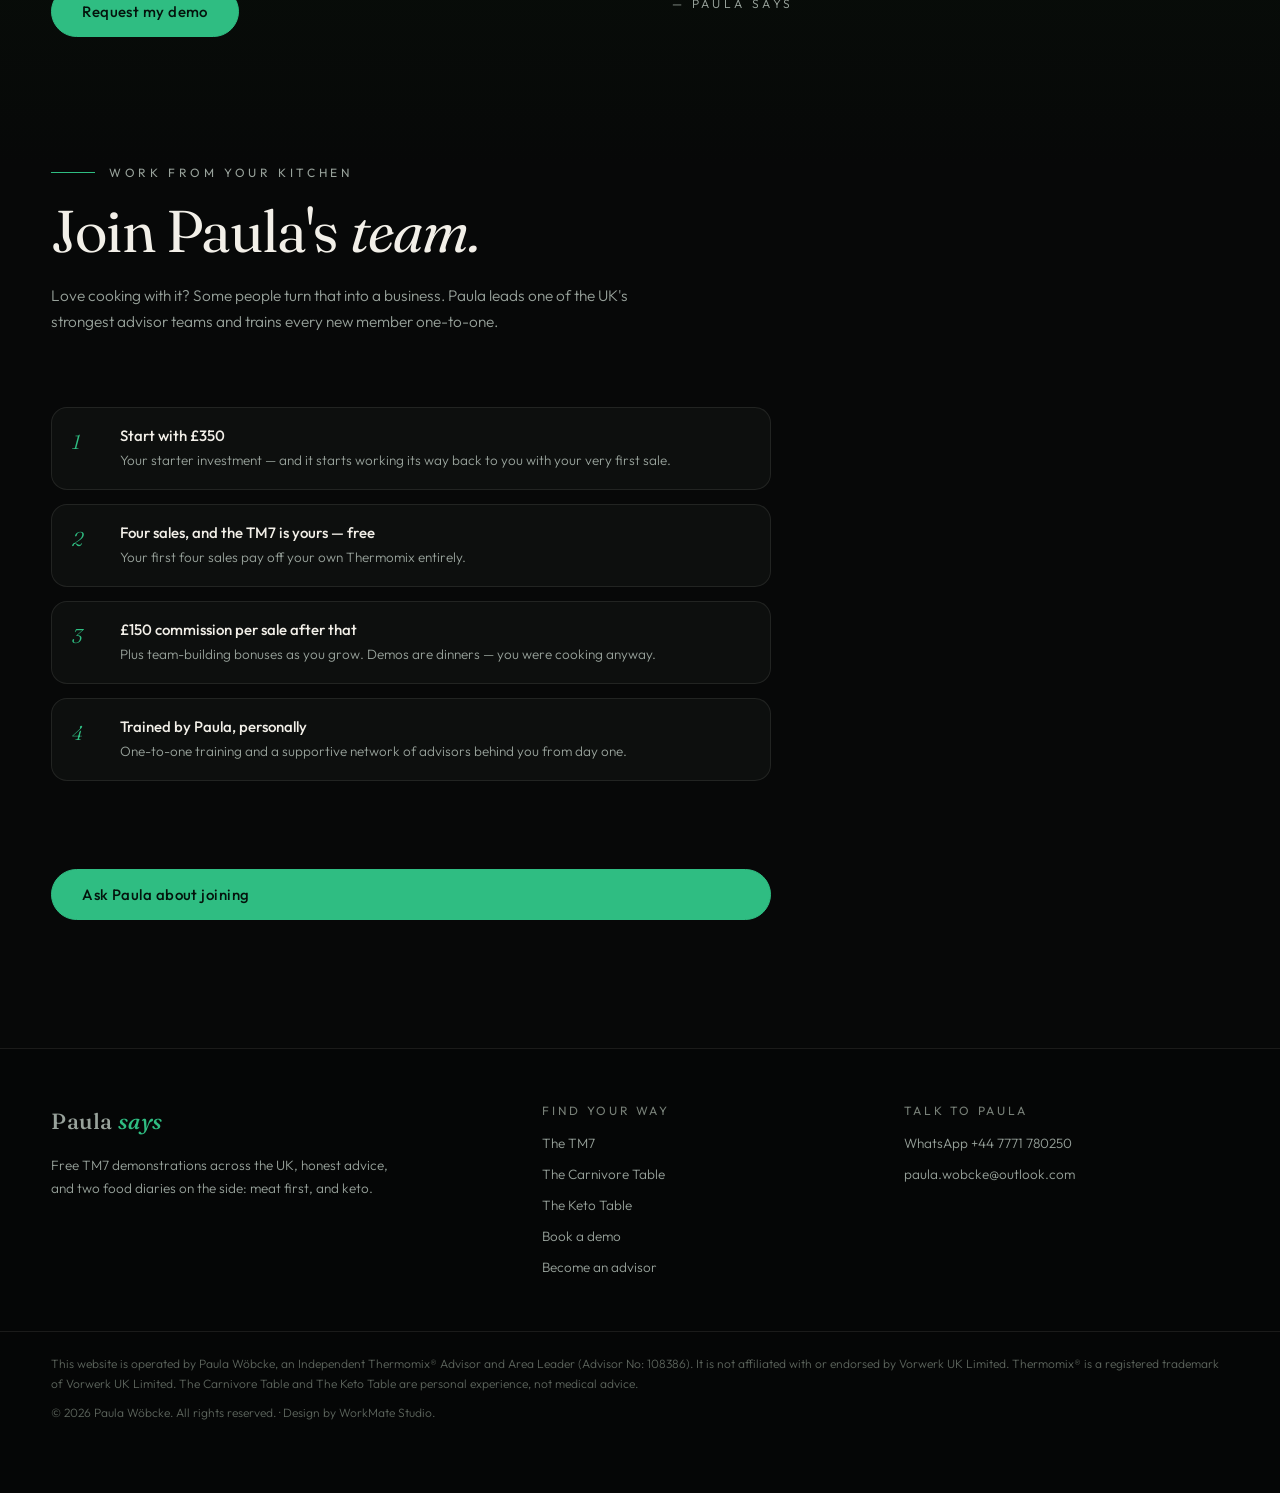
==== commit 45442488: "TM7 image crop in centre" ====
--- a/site/index.html
+++ b/site/index.html
@@ -433,7 +433,7 @@
       <p>Pull up a chair. Paula keeps a meat-first diary and a keto diary, each with its own
         recipes and Thermomix tricks.</p>
     </div>
-    <style>.tables{display:grid;grid-template-columns:1fr minmax(180px,280px) 1fr;gap:24px;align-items:center}.tables .tm7{display:flex;justify-content:center}.tables .tm7 img{width:100%;max-width:280px;height:auto;filter:drop-shadow(0 0 40px rgba(47,189,130,.25))}@media(max-width:899px){.tables{grid-template-columns:1fr}.tables .tm7 img{max-width:200px}}</style>
+    <style>.tables{display:grid;grid-template-columns:1fr minmax(180px,280px) 1fr;gap:24px;align-items:center}.tables .tm7{display:flex;justify-content:center}.tables .tm7 img{width:100%;max-width:300px;aspect-ratio:3/4;object-fit:cover;object-position:50% 60%;-webkit-mask-image:radial-gradient(closest-side,#000 62%,transparent 100%);mask-image:radial-gradient(closest-side,#000 62%,transparent 100%)}@media(max-width:899px){.tables{grid-template-columns:1fr}.tables .tm7 img{max-width:340px;aspect-ratio:4/3}}</style>
     <div class="tables">
       <a class="post rv" href="carnivore/">
         <div class="ph"><img src="assets/steak.webp" alt="Ribeye steak searing in a cast-iron pan" loading="lazy"></div>
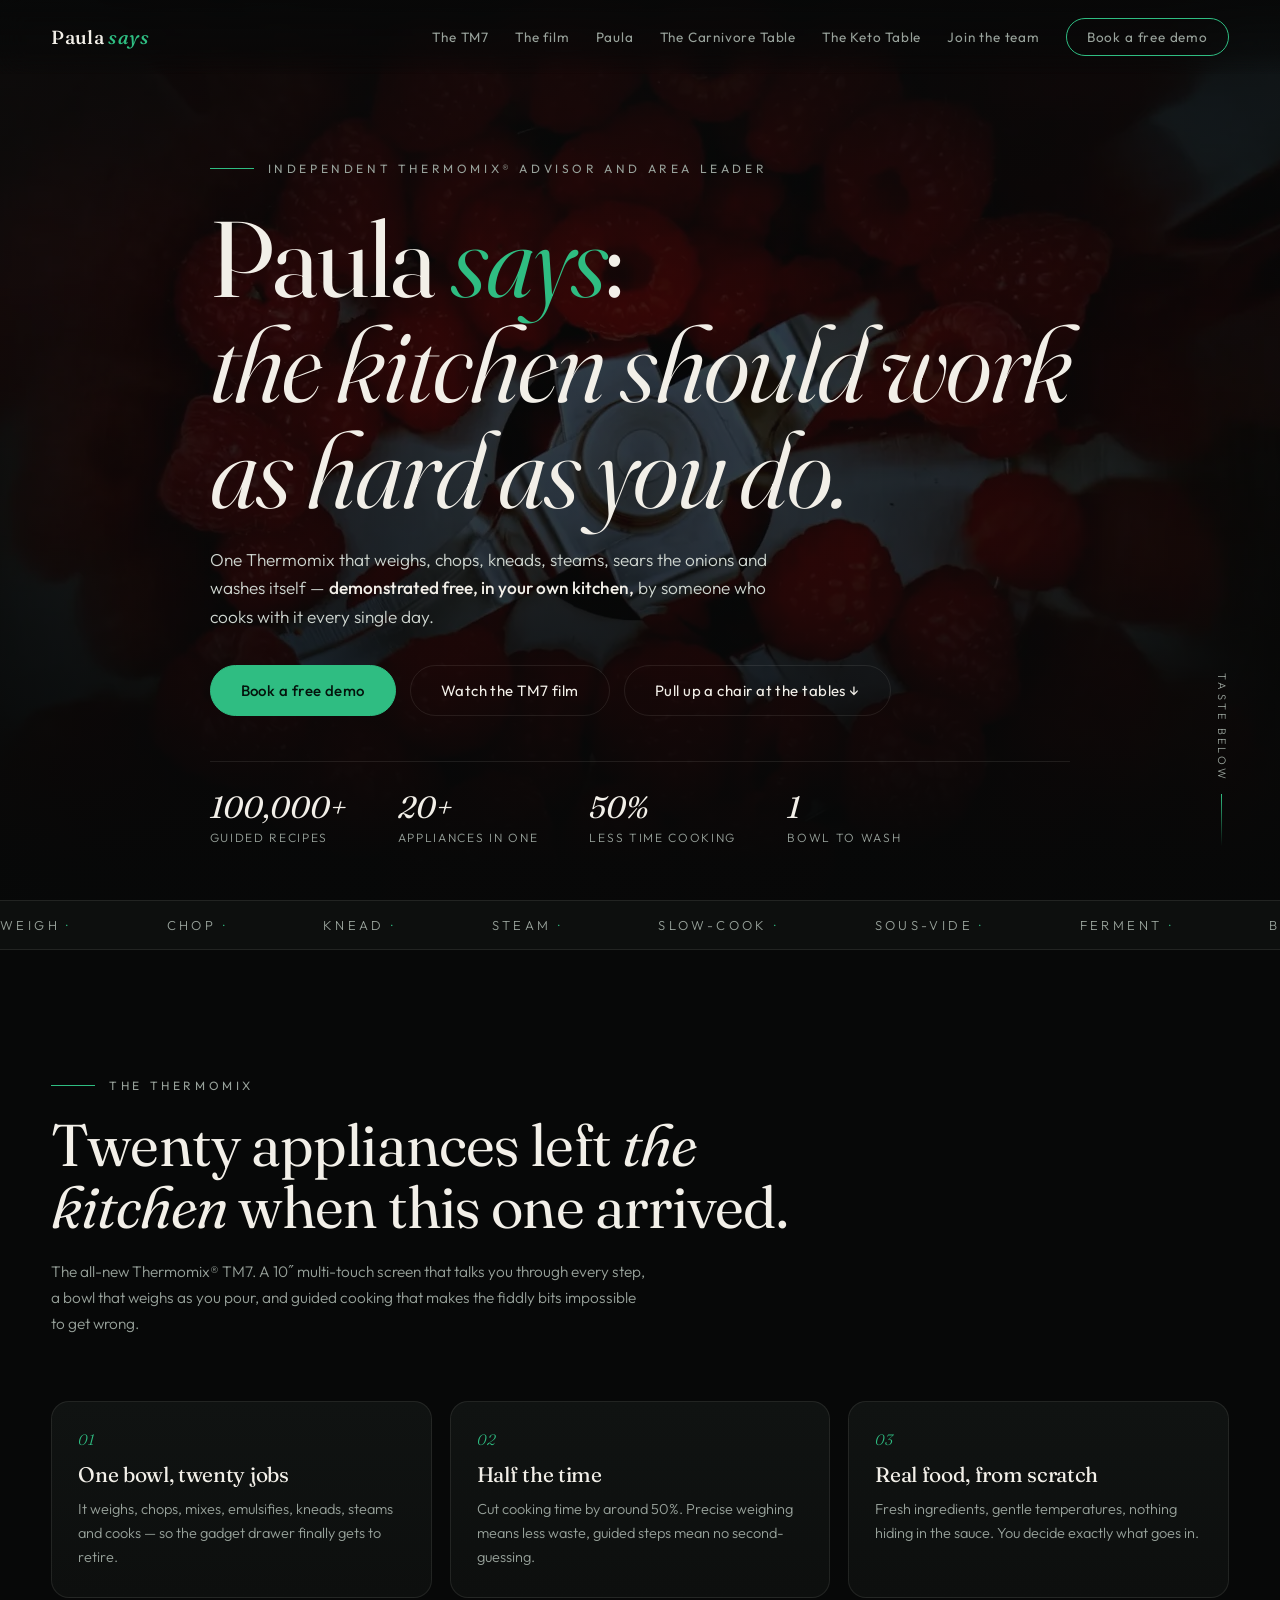
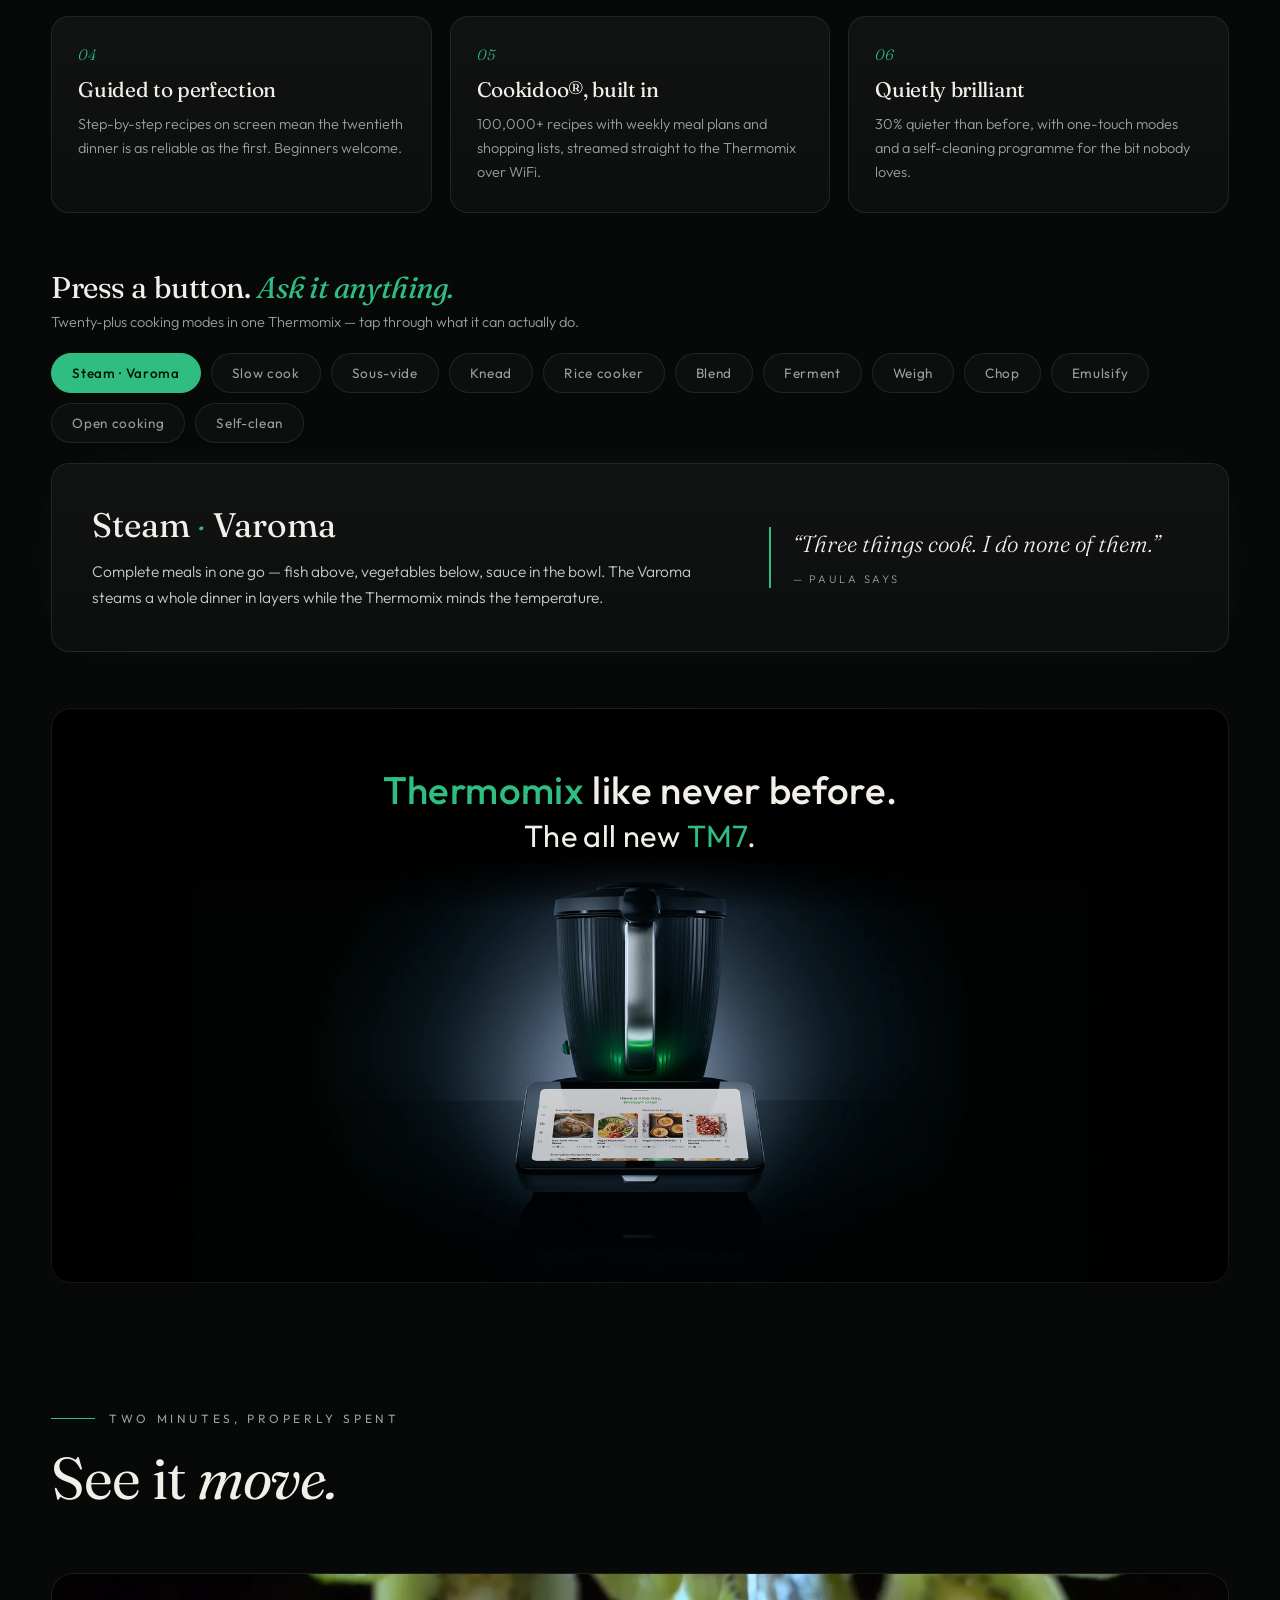
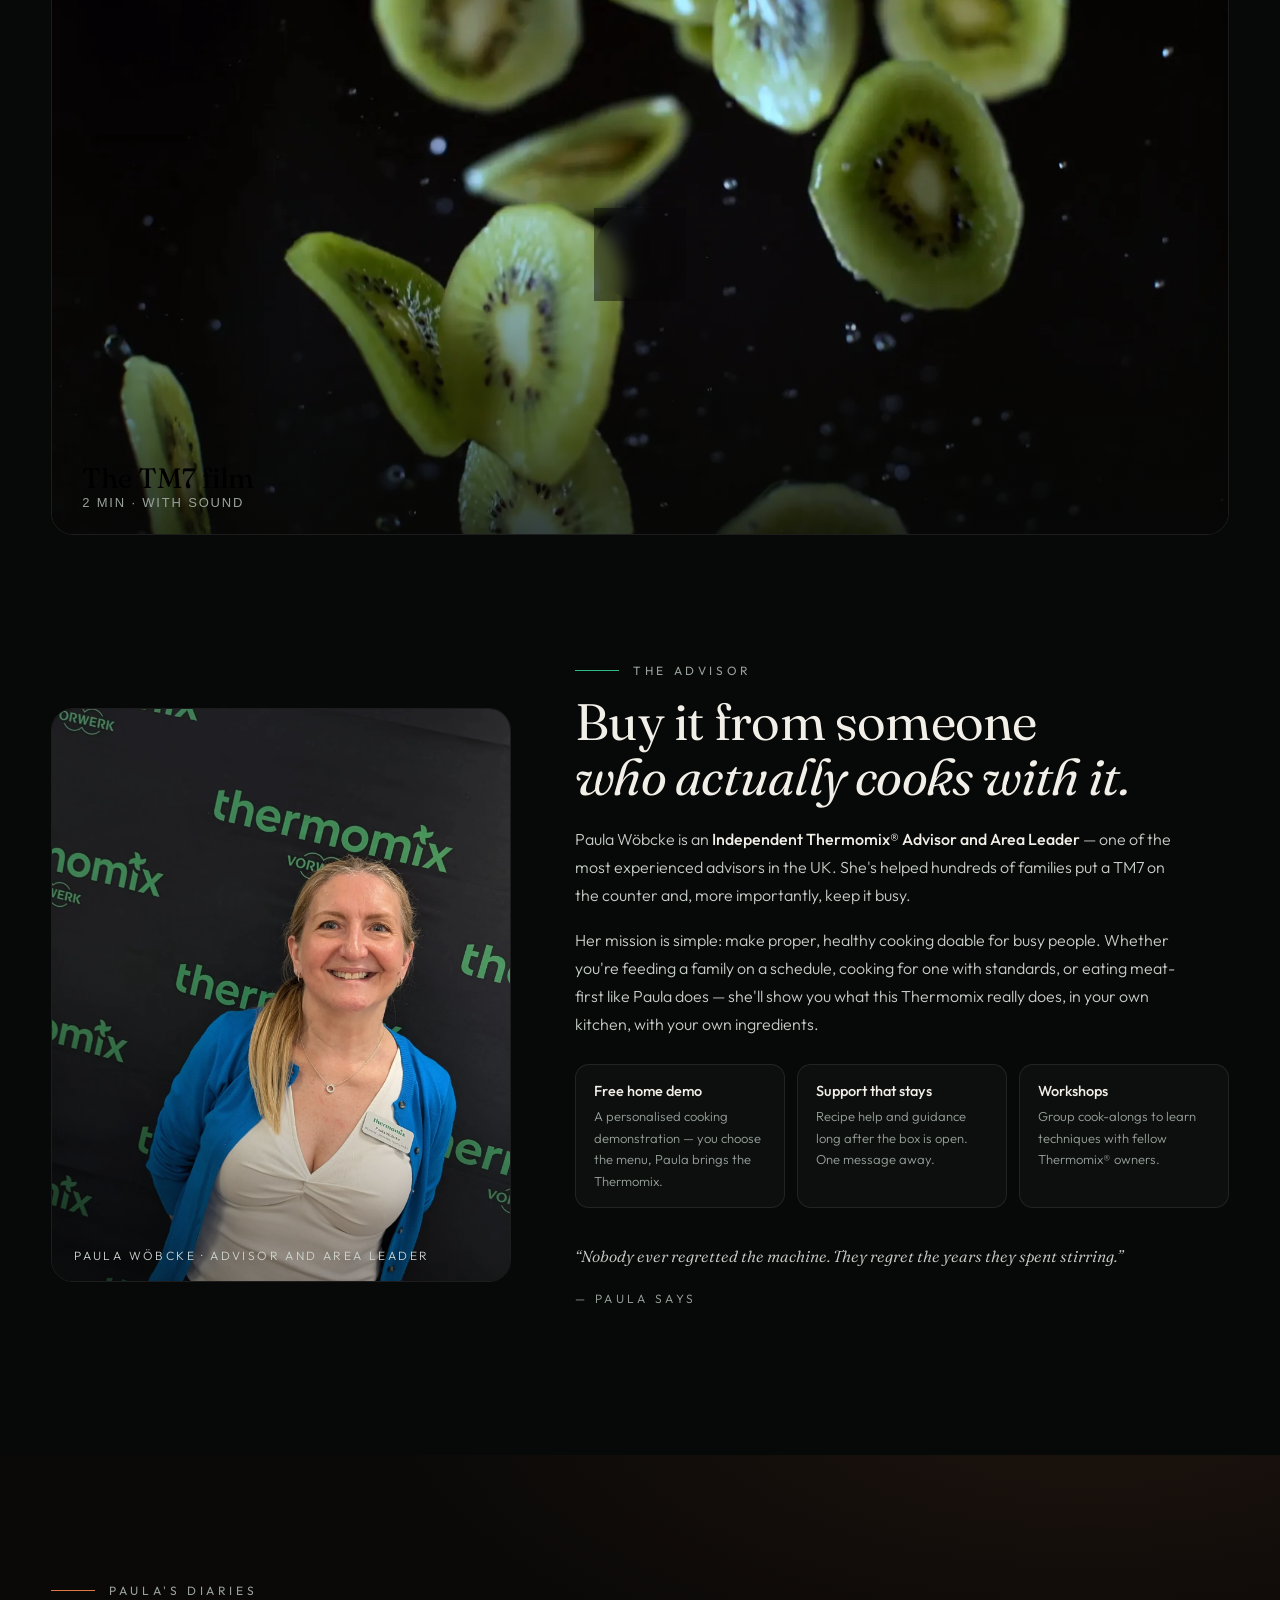
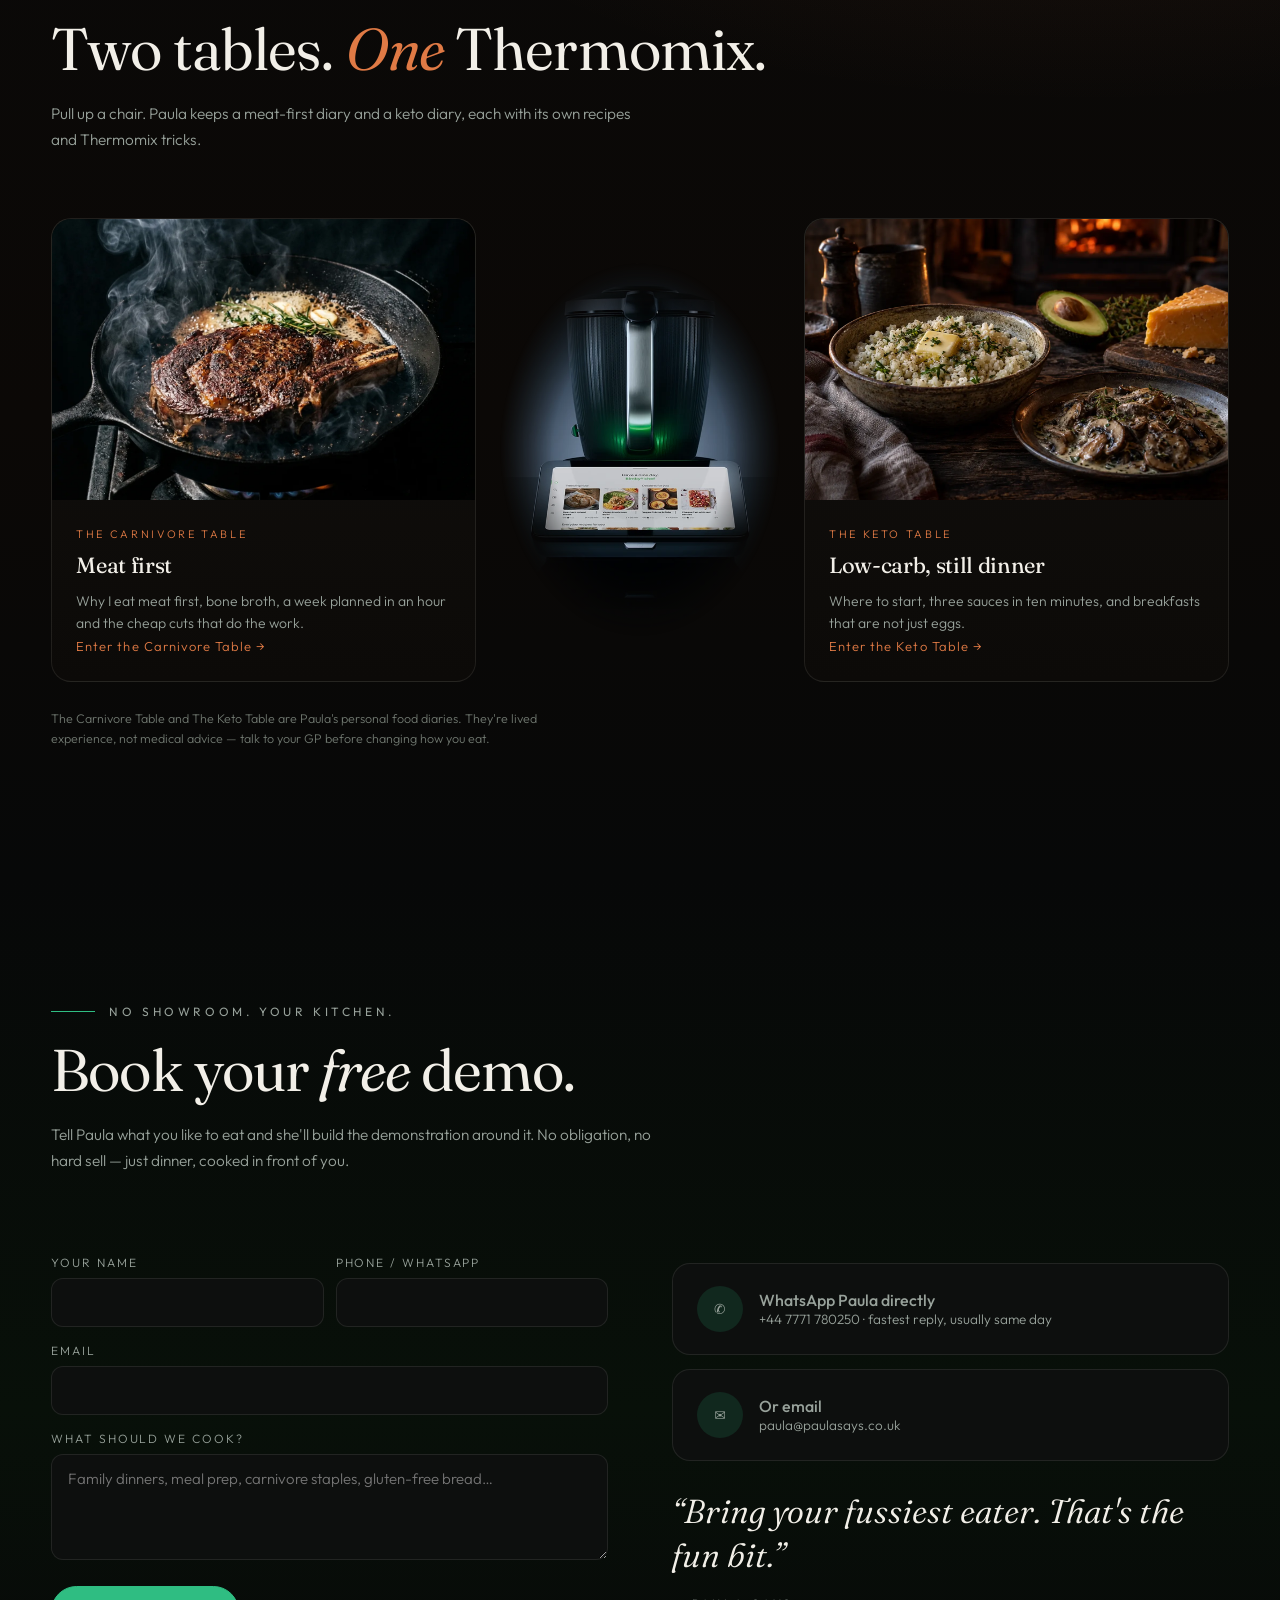
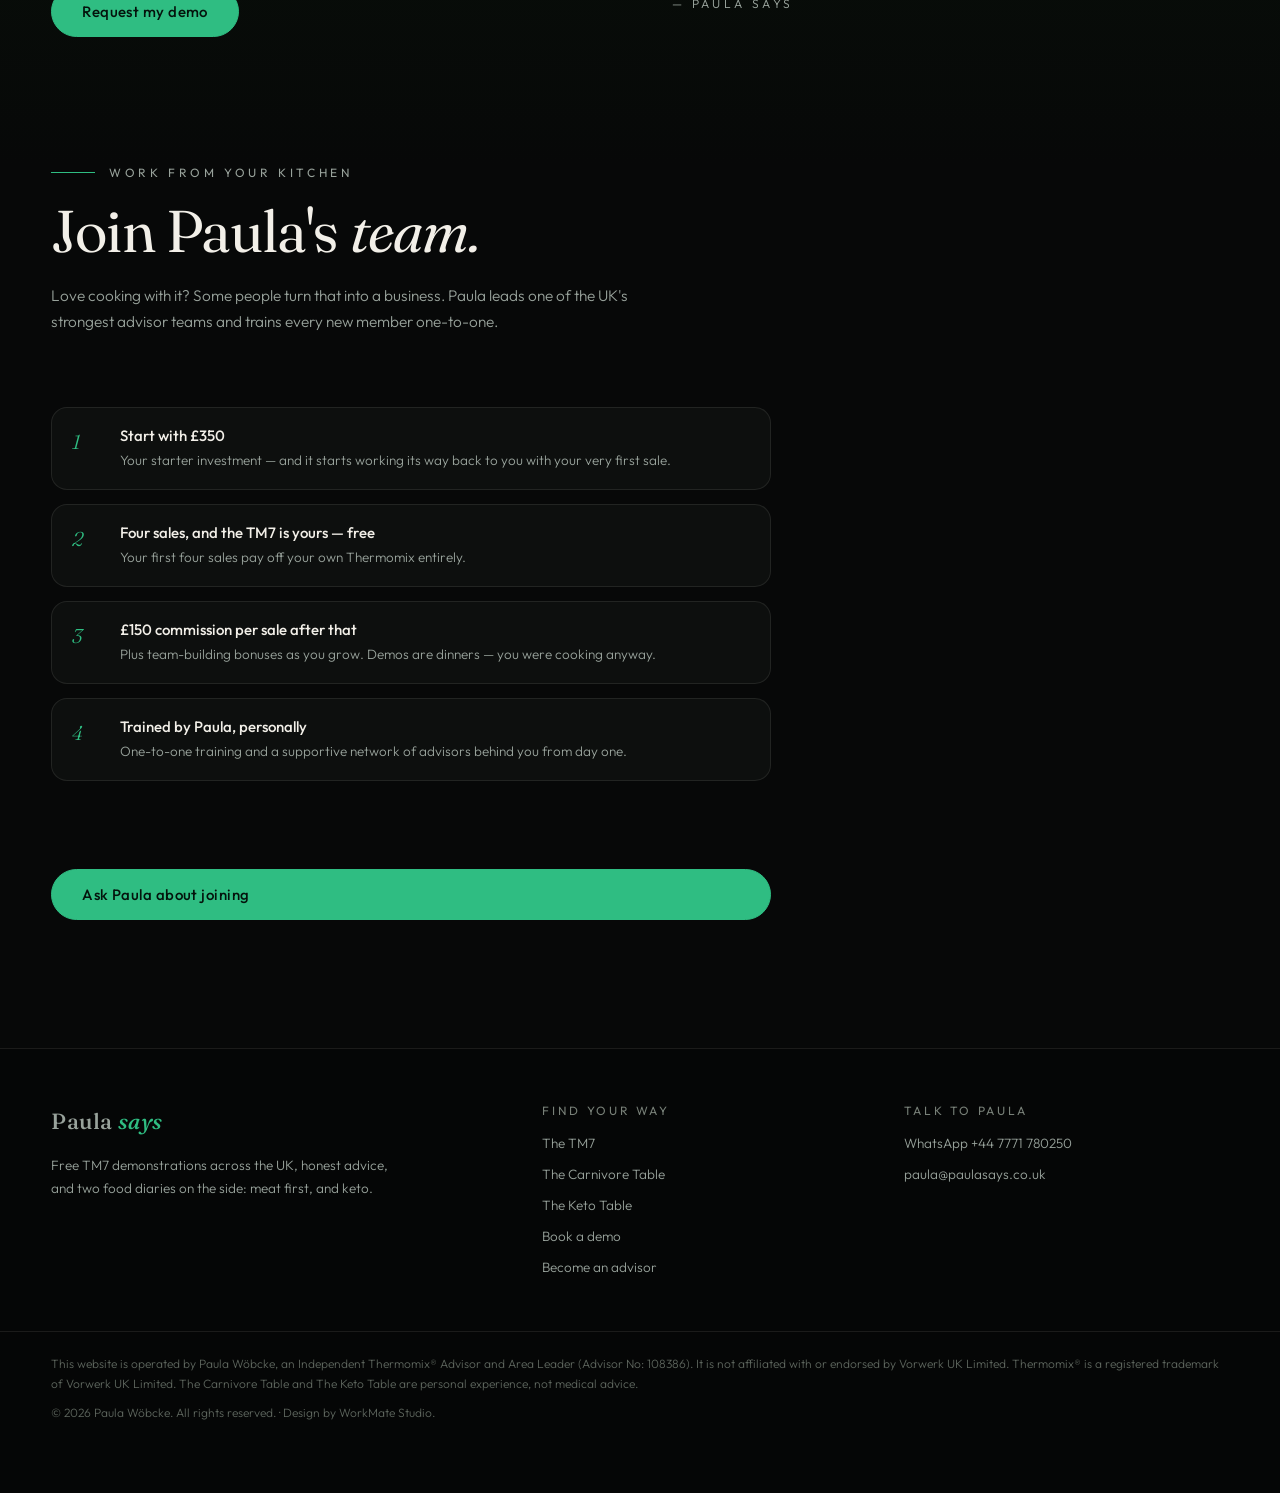
==== commit 046ac863: "Update index.html" ====
--- a/site/index.html
+++ b/site/index.html
@@ -483,9 +483,9 @@
           <span class="dot">✆</span>
           <span><b>WhatsApp Paula directly</b><span>+44 7771 780250 · fastest reply, usually same day</span></span>
         </a>
-        <a class="bigwa" href="mailto:paula.wobcke@outlook.com">
+        <a class="bigwa" href="mailto:paula@paulasays.co.uk">
           <span class="dot">✉</span>
-          <span><b>Or email</b><span>paula.wobcke@outlook.com</span></span>
+          <span><b>Or email</b><span>paula@paulasays.co.uk</span></span>
         </a>
         <p class="says" style="margin-top:14px">“Bring your fussiest eater.
           That's the fun bit.”<span class="who">— Paula says</span></p>
@@ -539,7 +539,7 @@
       <h4>Talk to Paula</h4>
       <ul>
         <li><a href="https://wa.me/447771780250">WhatsApp +44 7771 780250</a></li>
-        <li><a href="mailto:paula.wobcke@outlook.com">paula.wobcke@outlook.com</a></li>
+        <li><a href="mailto:paula@paulasays.co.uk">paula@paulasays.co.uk</a></li>
       </ul>
     </div>
   </div>
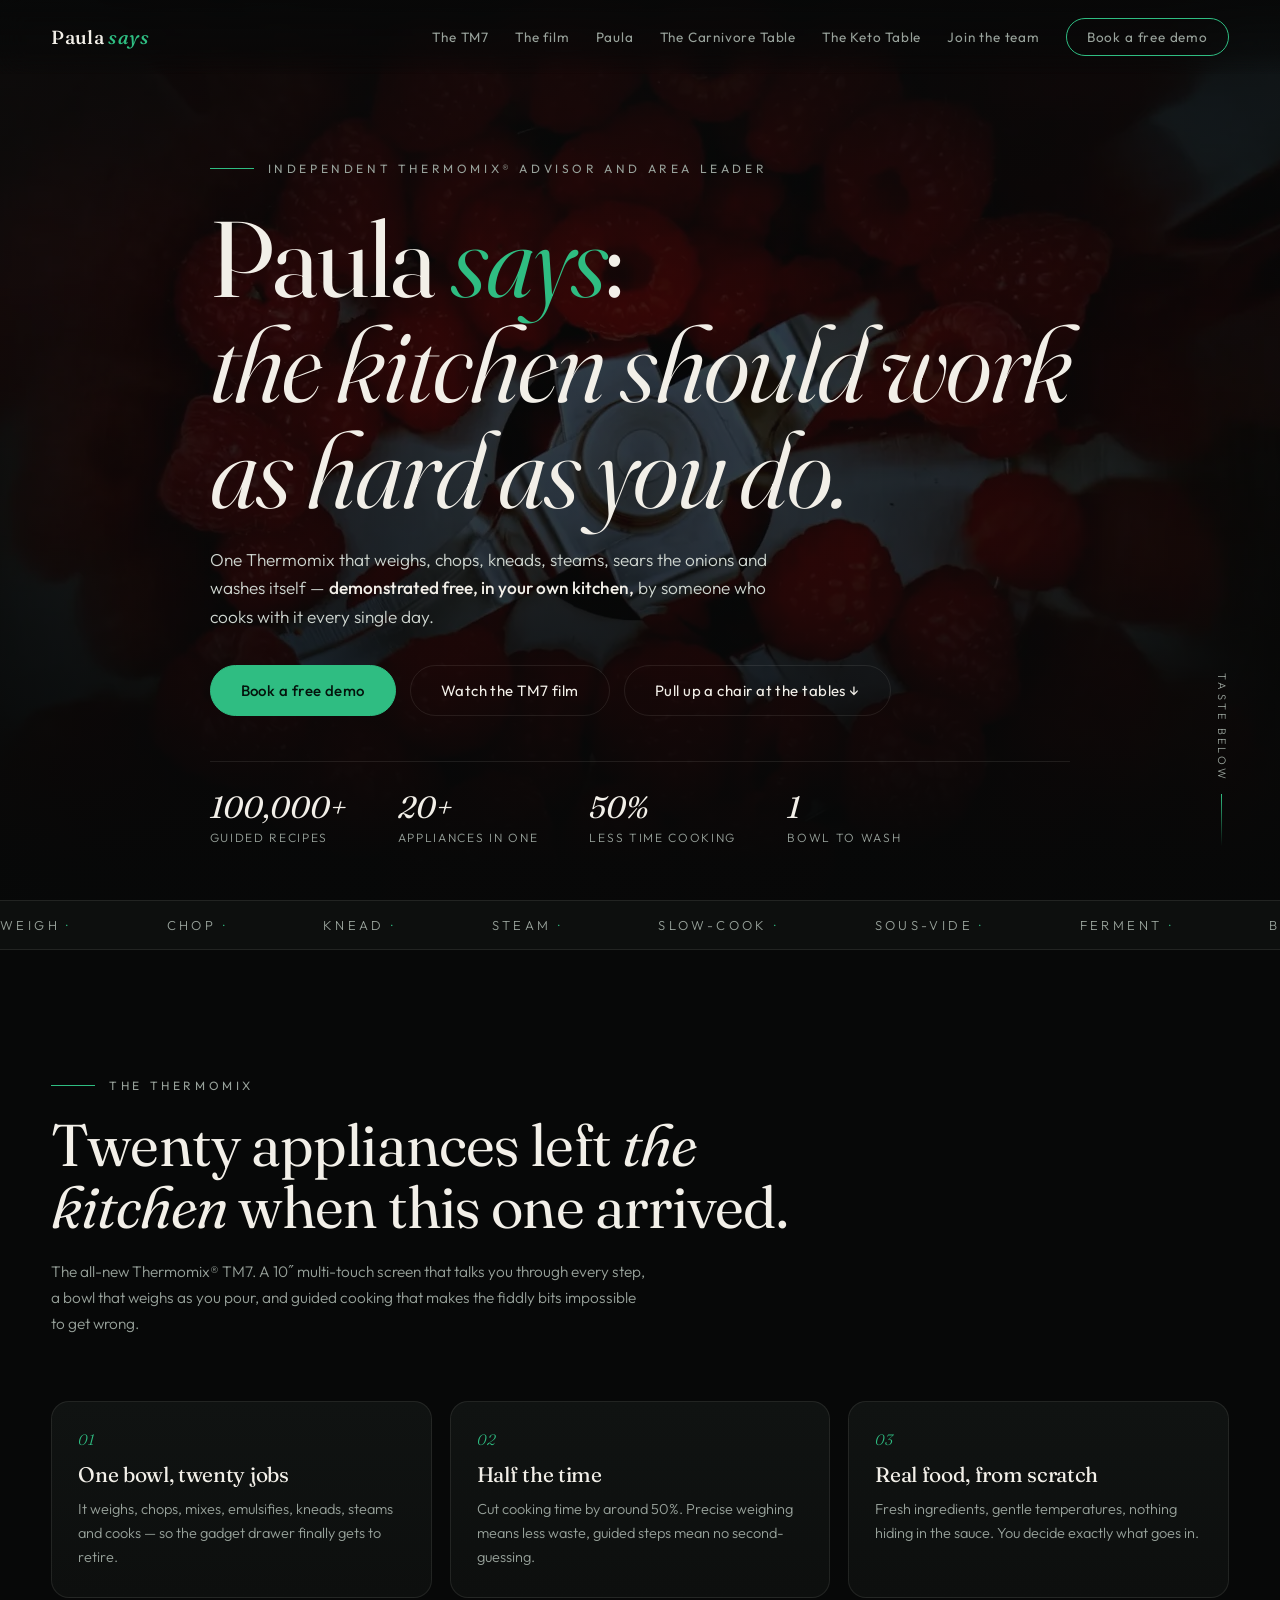
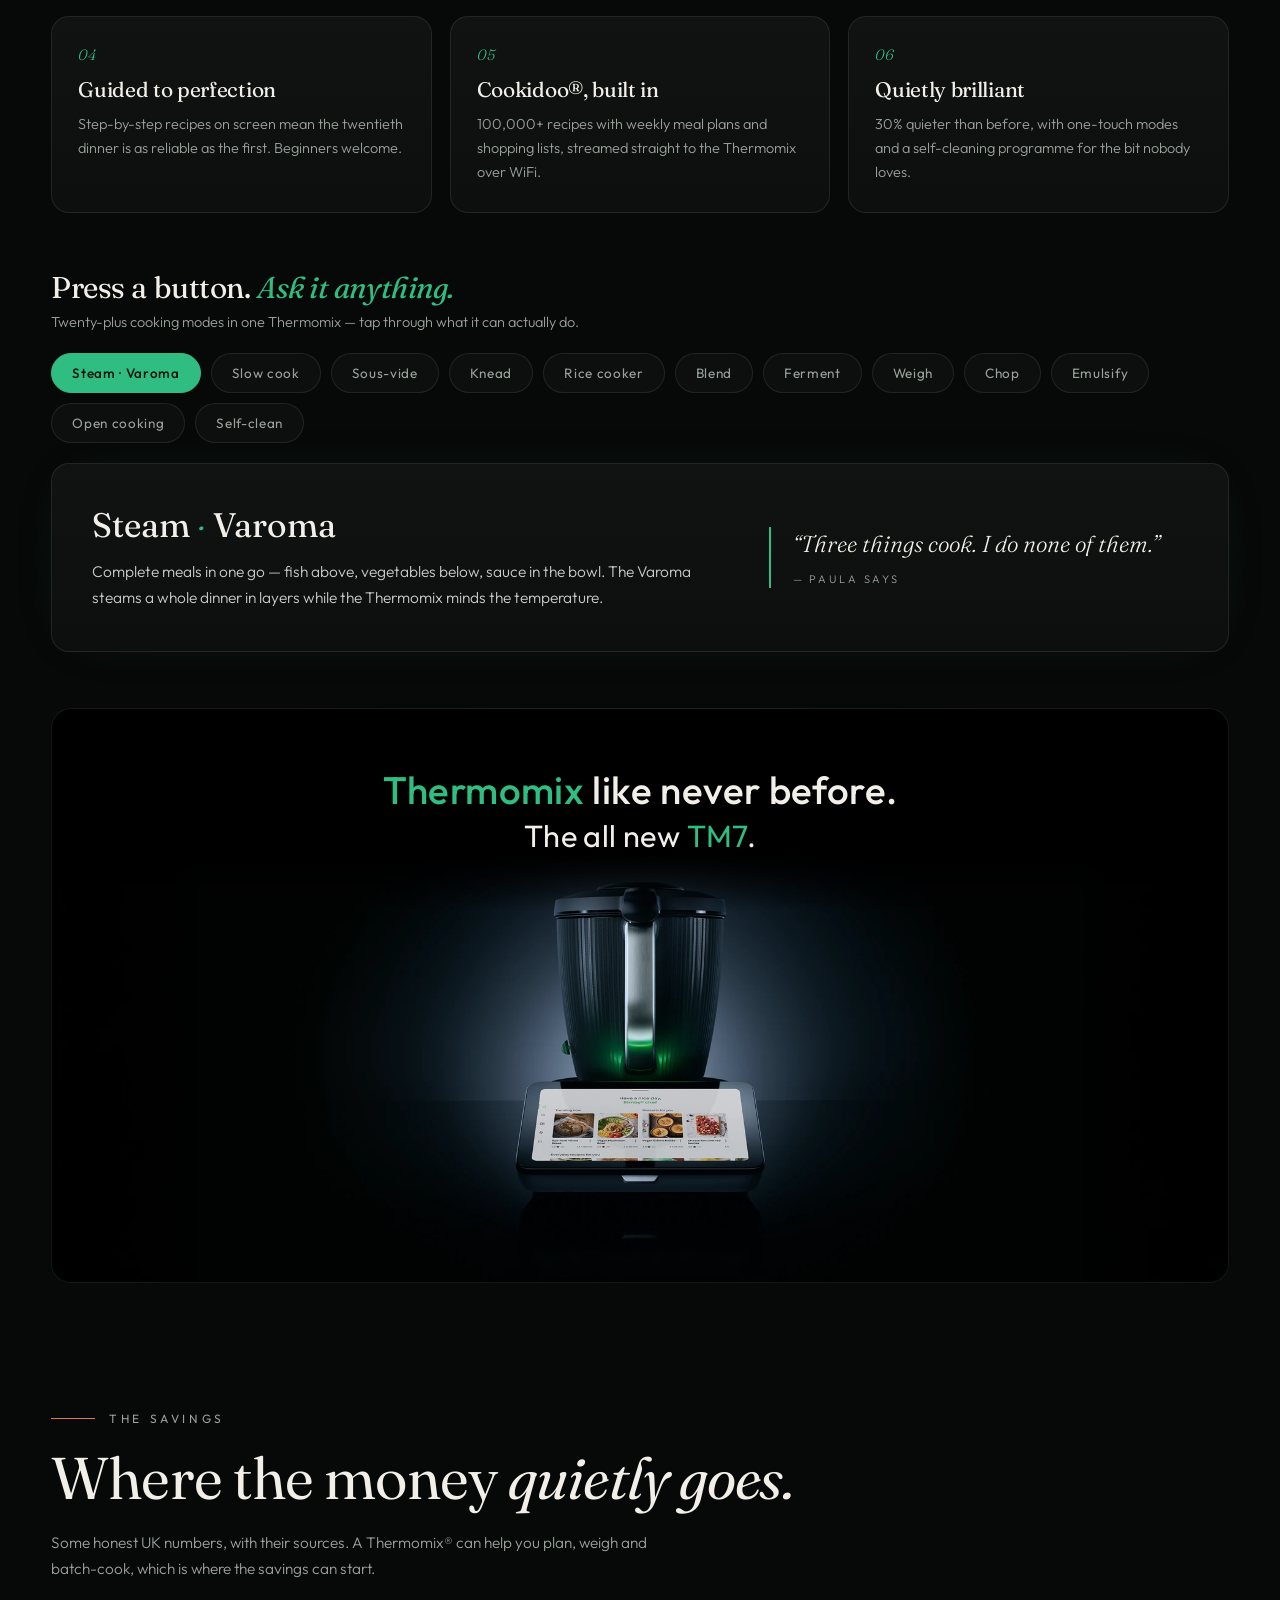
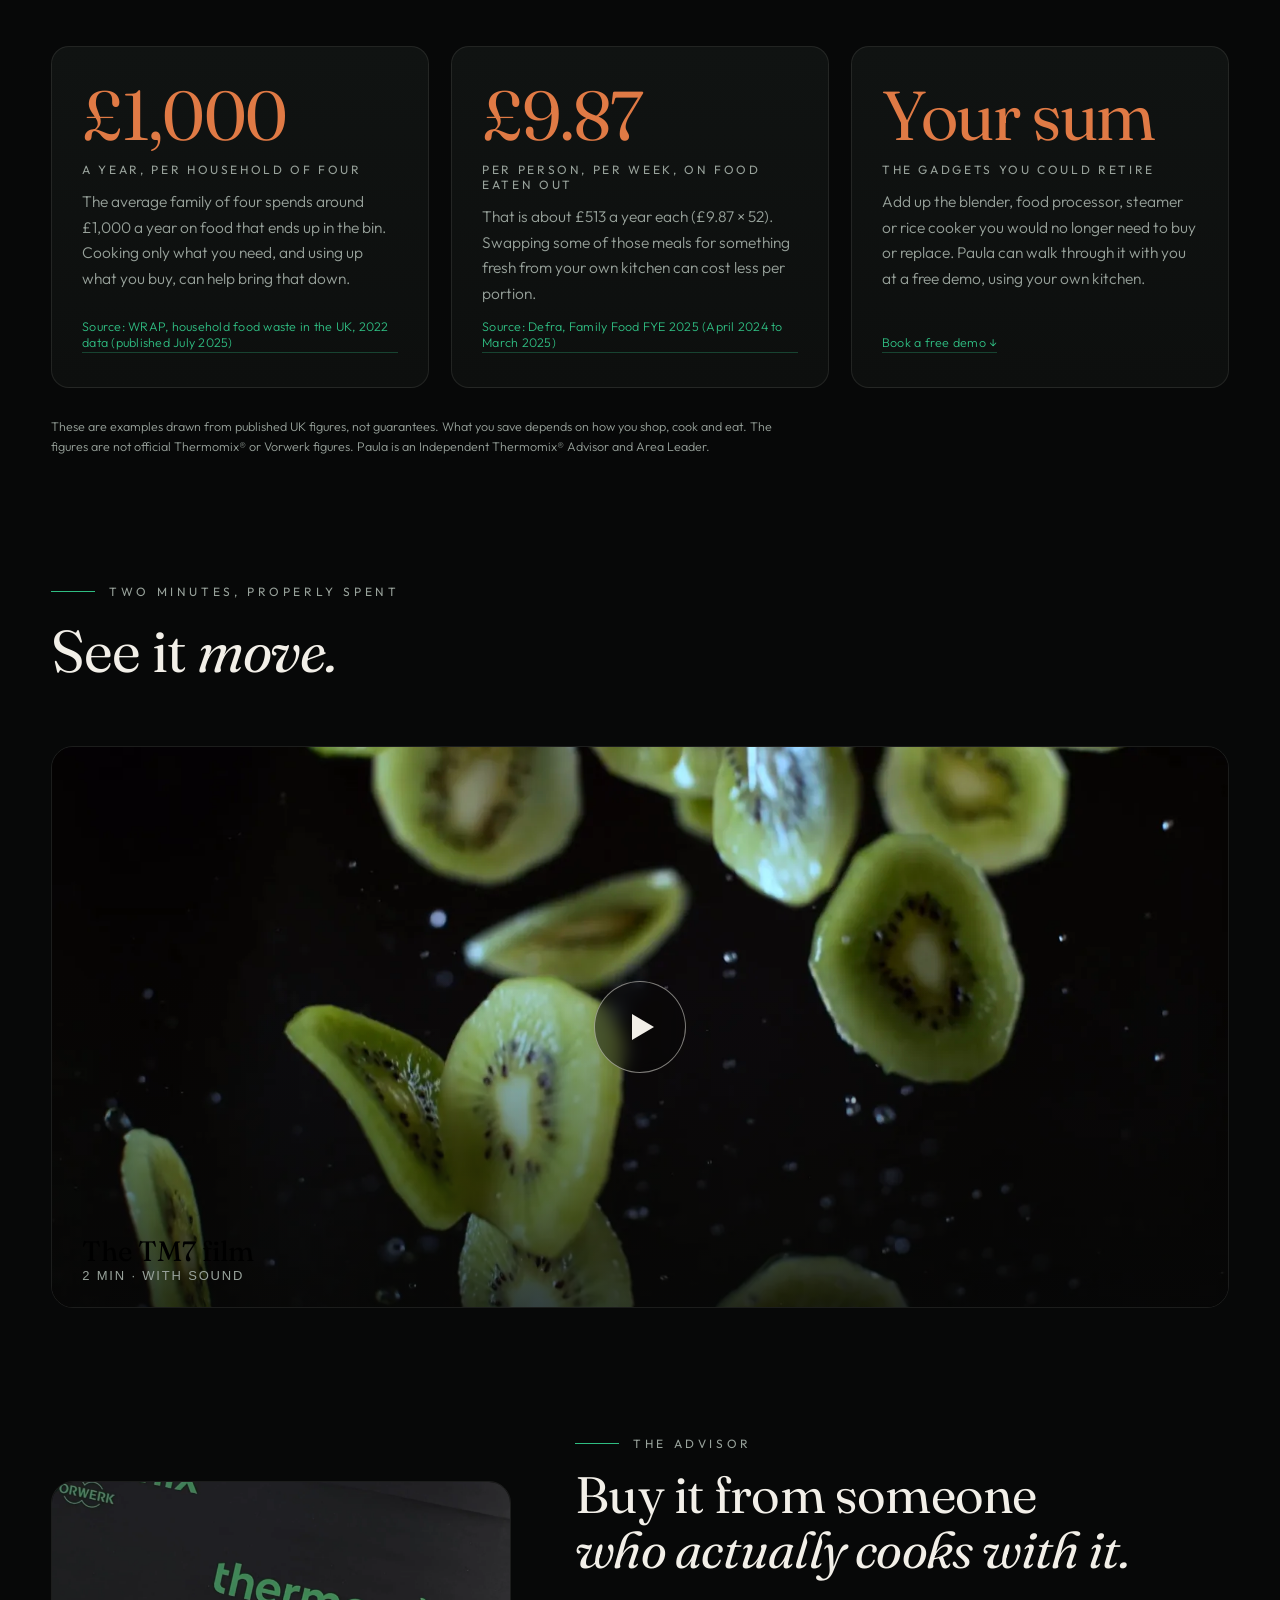
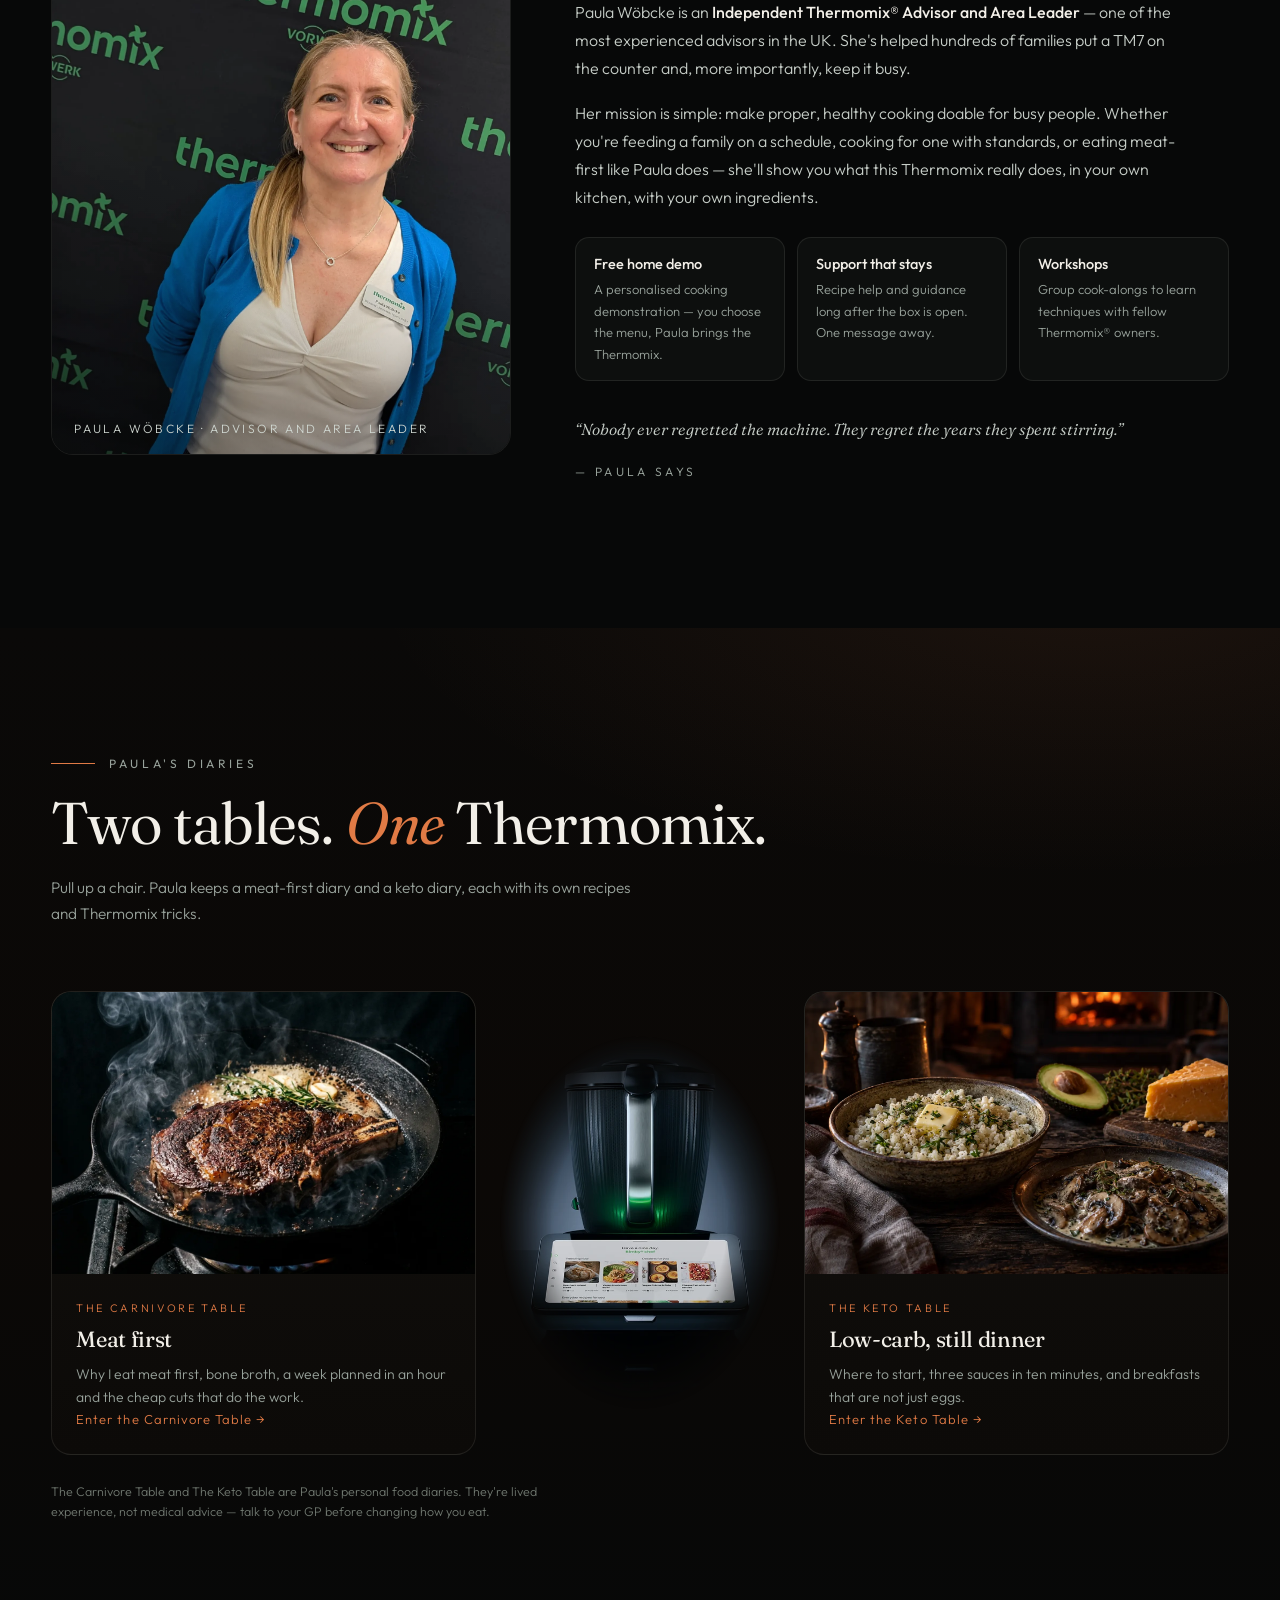
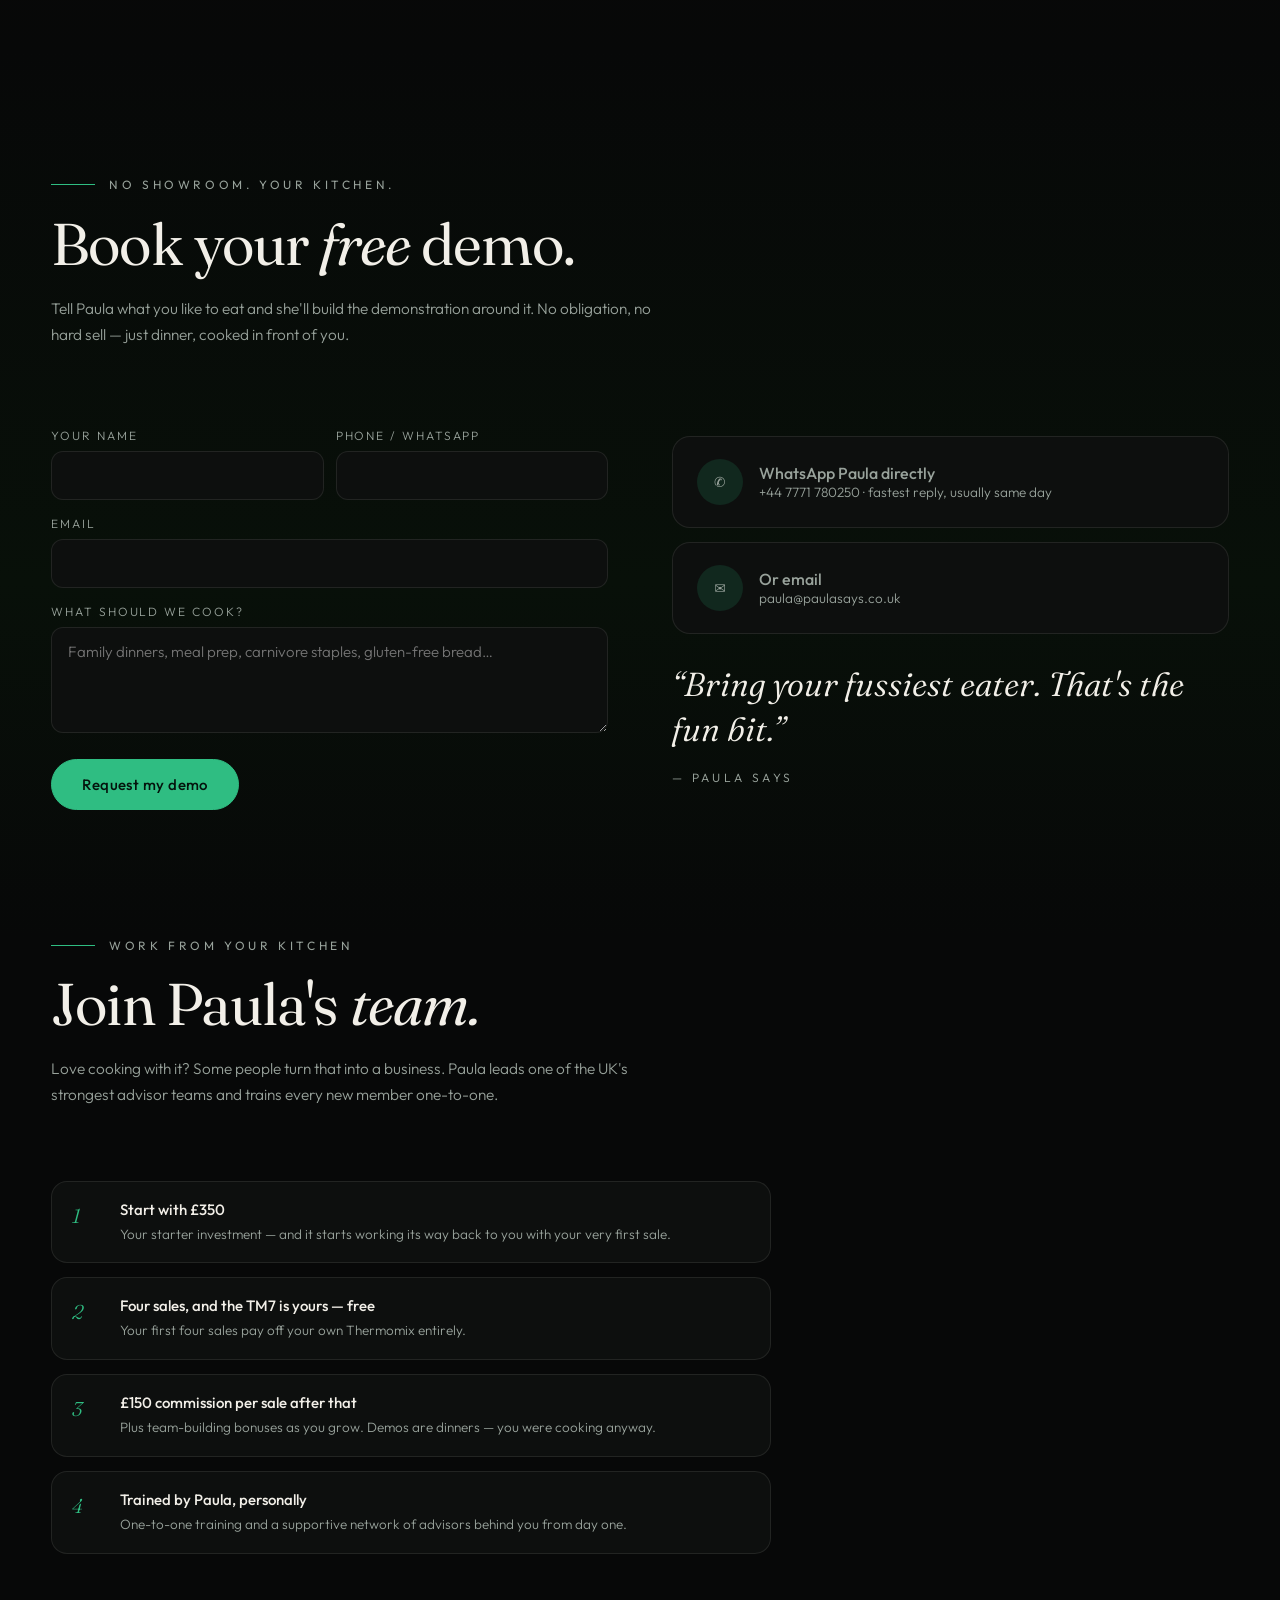
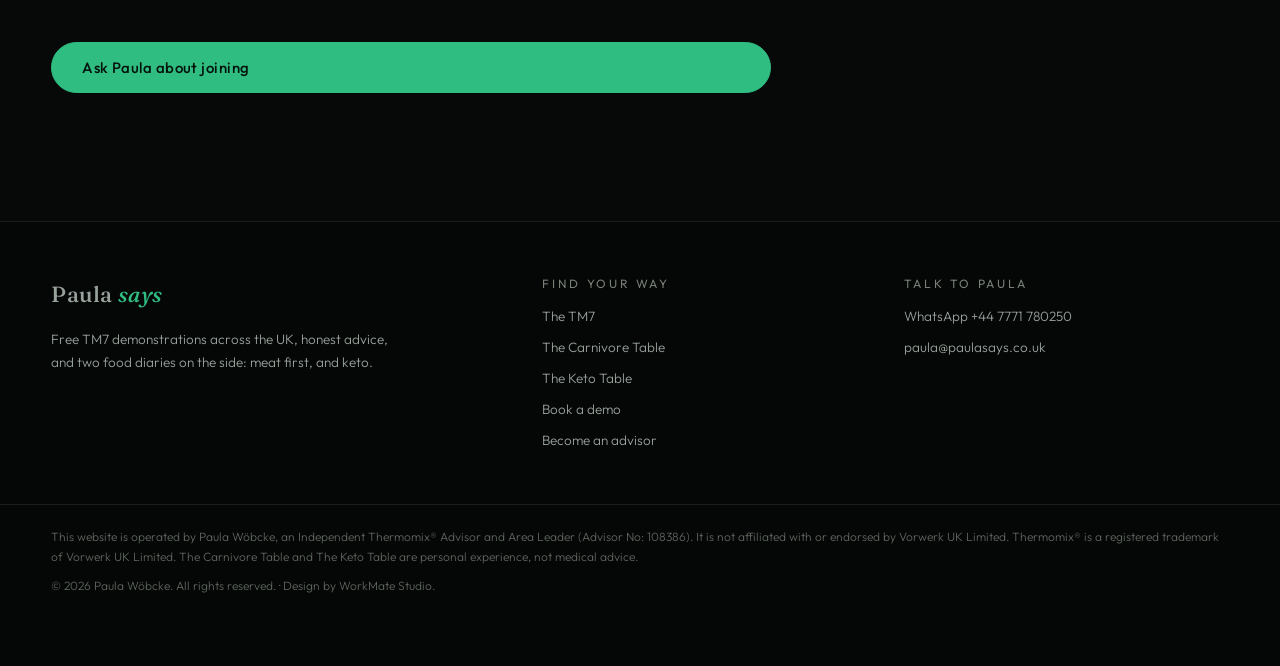
==== commit feb128d9: "Update index.html" ====
--- a/site/index.html
+++ b/site/index.html
@@ -287,6 +287,15 @@
 .rv{opacity:0;transform:translateY(26px);transition:opacity .9s var(--ease),transform .9s var(--ease)}
 .rv.in{opacity:1;transform:none}
 @media (prefers-reduced-motion:reduce){.rv{opacity:1;transform:none;transition:none}}
+.sav{display:grid;grid-template-columns:repeat(3,1fr);gap:22px}
+@media(max-width:900px){.sav{grid-template-columns:1fr}}
+.sav .card{padding:34px 30px;display:flex;flex-direction:column;gap:12px}
+.sav .big{font-family:'Fraunces',serif;font-weight:380;font-size:clamp(46px,5.4vw,76px);line-height:1;color:var(--ember);letter-spacing:-.02em}
+.sav .unit{font-size:12px;letter-spacing:.22em;text-transform:uppercase;color:var(--dim);font-weight:400}
+.sav p{color:var(--dim);line-height:1.65;font-size:15.5px}
+.sav .src{margin-top:auto;font-size:12.5px;color:var(--green);text-decoration:none;letter-spacing:.02em;border-bottom:1px solid rgba(47,189,130,.3);padding-bottom:2px;align-self:flex-start}
+.sav .src:hover{color:var(--ink)}
+.savnote{margin-top:28px;max-width:760px;font-size:12.5px;line-height:1.6;color:var(--dim);opacity:.8}
 </style>
 <link rel="icon" type="image/svg+xml" href="/favicon.svg">
 </head>
@@ -375,6 +384,28 @@
       <p class="ktx"><span class="tg">Thermomix</span> like never before.<small>The all new <span class="tg">TM7</span>.</small></p>
       <img src="assets/tm7-key.webp" alt="The all new Thermomix TM7, glowing green in the dark" loading="lazy">
     </figure>
+  </div>
+</section>
+
+<section id="savings" style="padding-top:0">
+  <div class="wrap">
+    <div class="sec-head rv">
+      <div class="kicker ember">The savings</div>
+      <h2>Where the money <em>quietly goes.</em></h2>
+      <p>Some honest UK numbers, with their sources. A Thermomix® can help you plan, weigh and batch-cook, which is where the savings can start.</p>
+    </div>
+    <div class="sav">
+      <div class="card rv"><div class="big">£1,000</div><div class="unit">a year, per household of four</div>
+        <p>The average family of four spends around £1,000 a year on food that ends up in the bin. Cooking only what you need, and using up what you buy, can help bring that down.</p>
+        <a class="src" href="https://www.wrap.ngo/media-centre/press-releases/household-food-waste-levels-threaten-uks-carbon-reduction-ambitions" target="_blank" rel="noopener">Source: WRAP, household food waste in the UK, 2022 data (published July 2025)</a></div>
+      <div class="card rv"><div class="big">£9.87</div><div class="unit">per person, per week, on food eaten out</div>
+        <p>That is about £513 a year each (£9.87 × 52). Swapping some of those meals for something fresh from your own kitchen can cost less per portion.</p>
+        <a class="src" href="https://www.gov.uk/government/statistics/family-food-fye-2025/family-food-fye-2025" target="_blank" rel="noopener">Source: Defra, Family Food FYE 2025 (April 2024 to March 2025)</a></div>
+      <div class="card rv"><div class="big">Your sum</div><div class="unit">the gadgets you could retire</div>
+        <p>Add up the blender, food processor, steamer or rice cooker you would no longer need to buy or replace. Paula can walk through it with you at a free demo, using your own kitchen.</p>
+        <a class="src" href="#demo">Book a free demo ↓</a></div>
+    </div>
+    <p class="savnote rv">These are examples drawn from published UK figures, not guarantees. What you save depends on how you shop, cook and eat. The figures are not official Thermomix® or Vorwerk figures. Paula is an Independent Thermomix® Advisor and Area Leader.</p>
   </div>
 </section>
 
